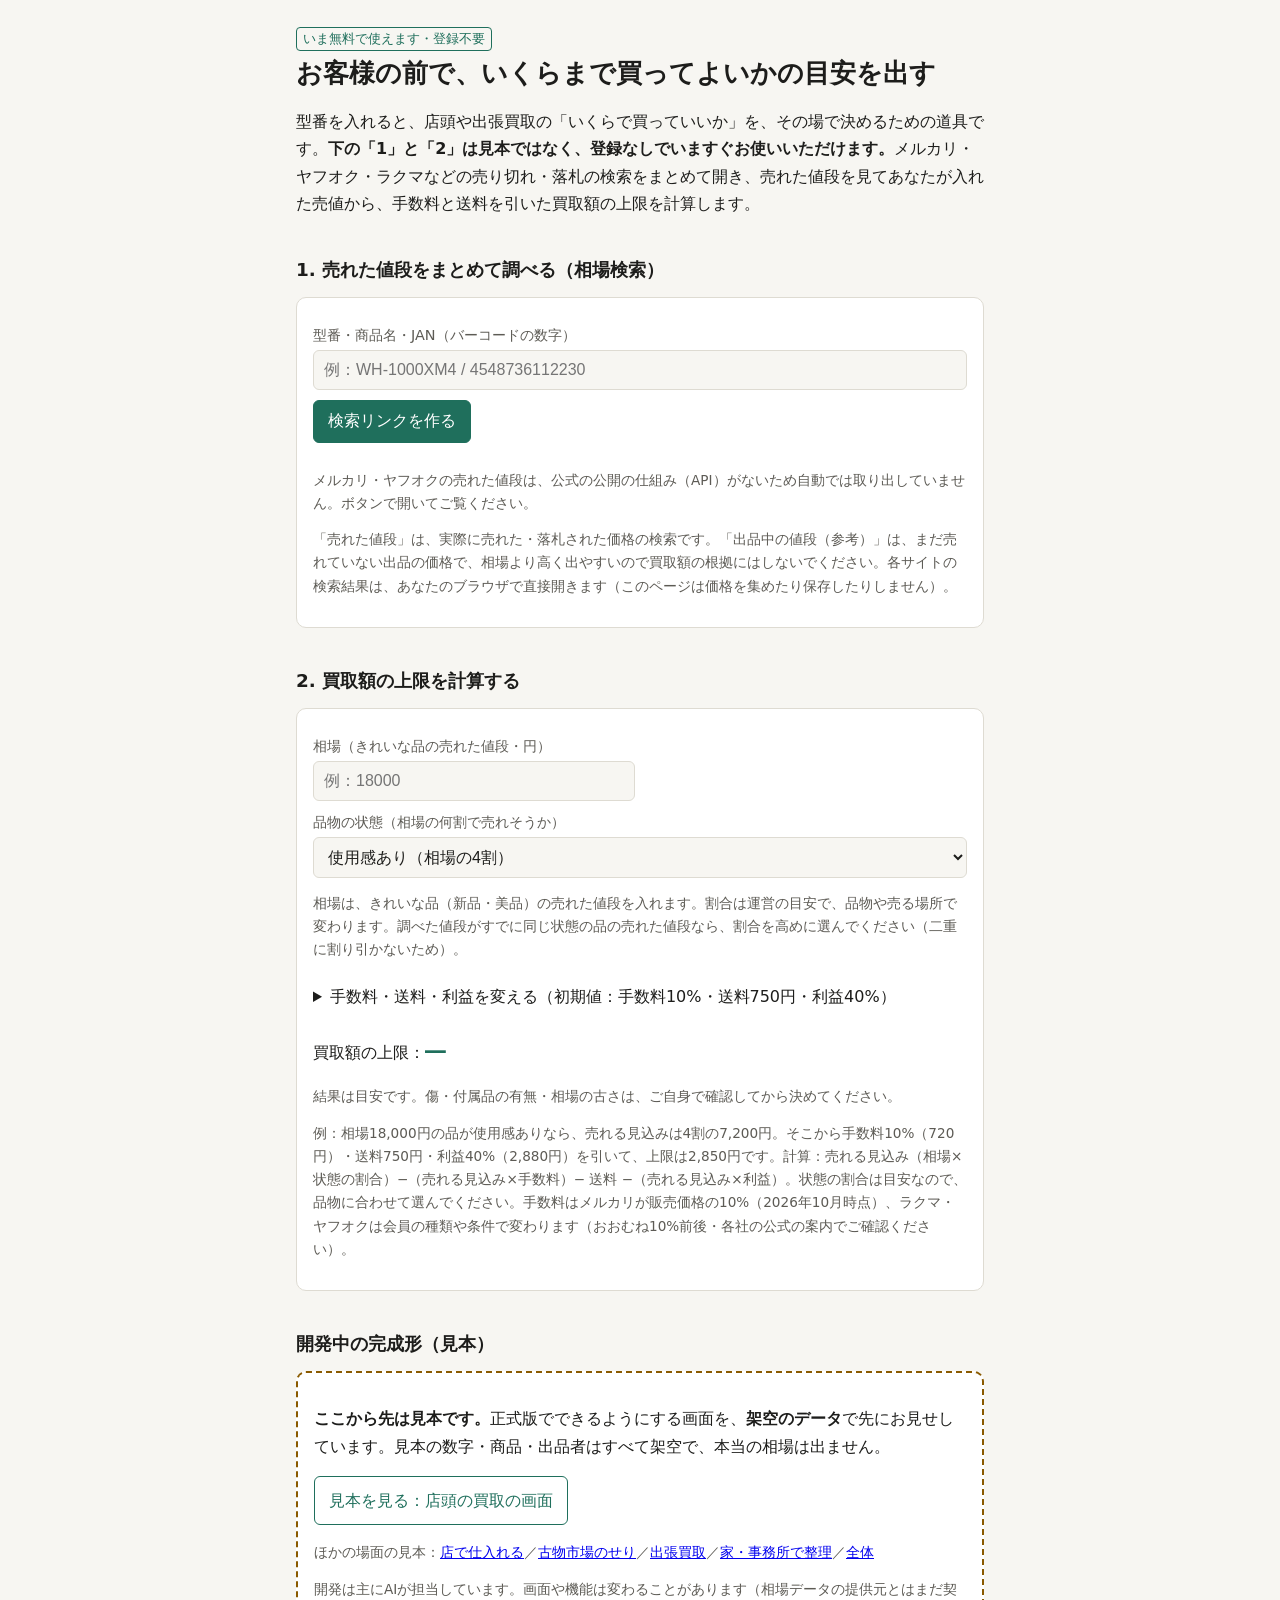
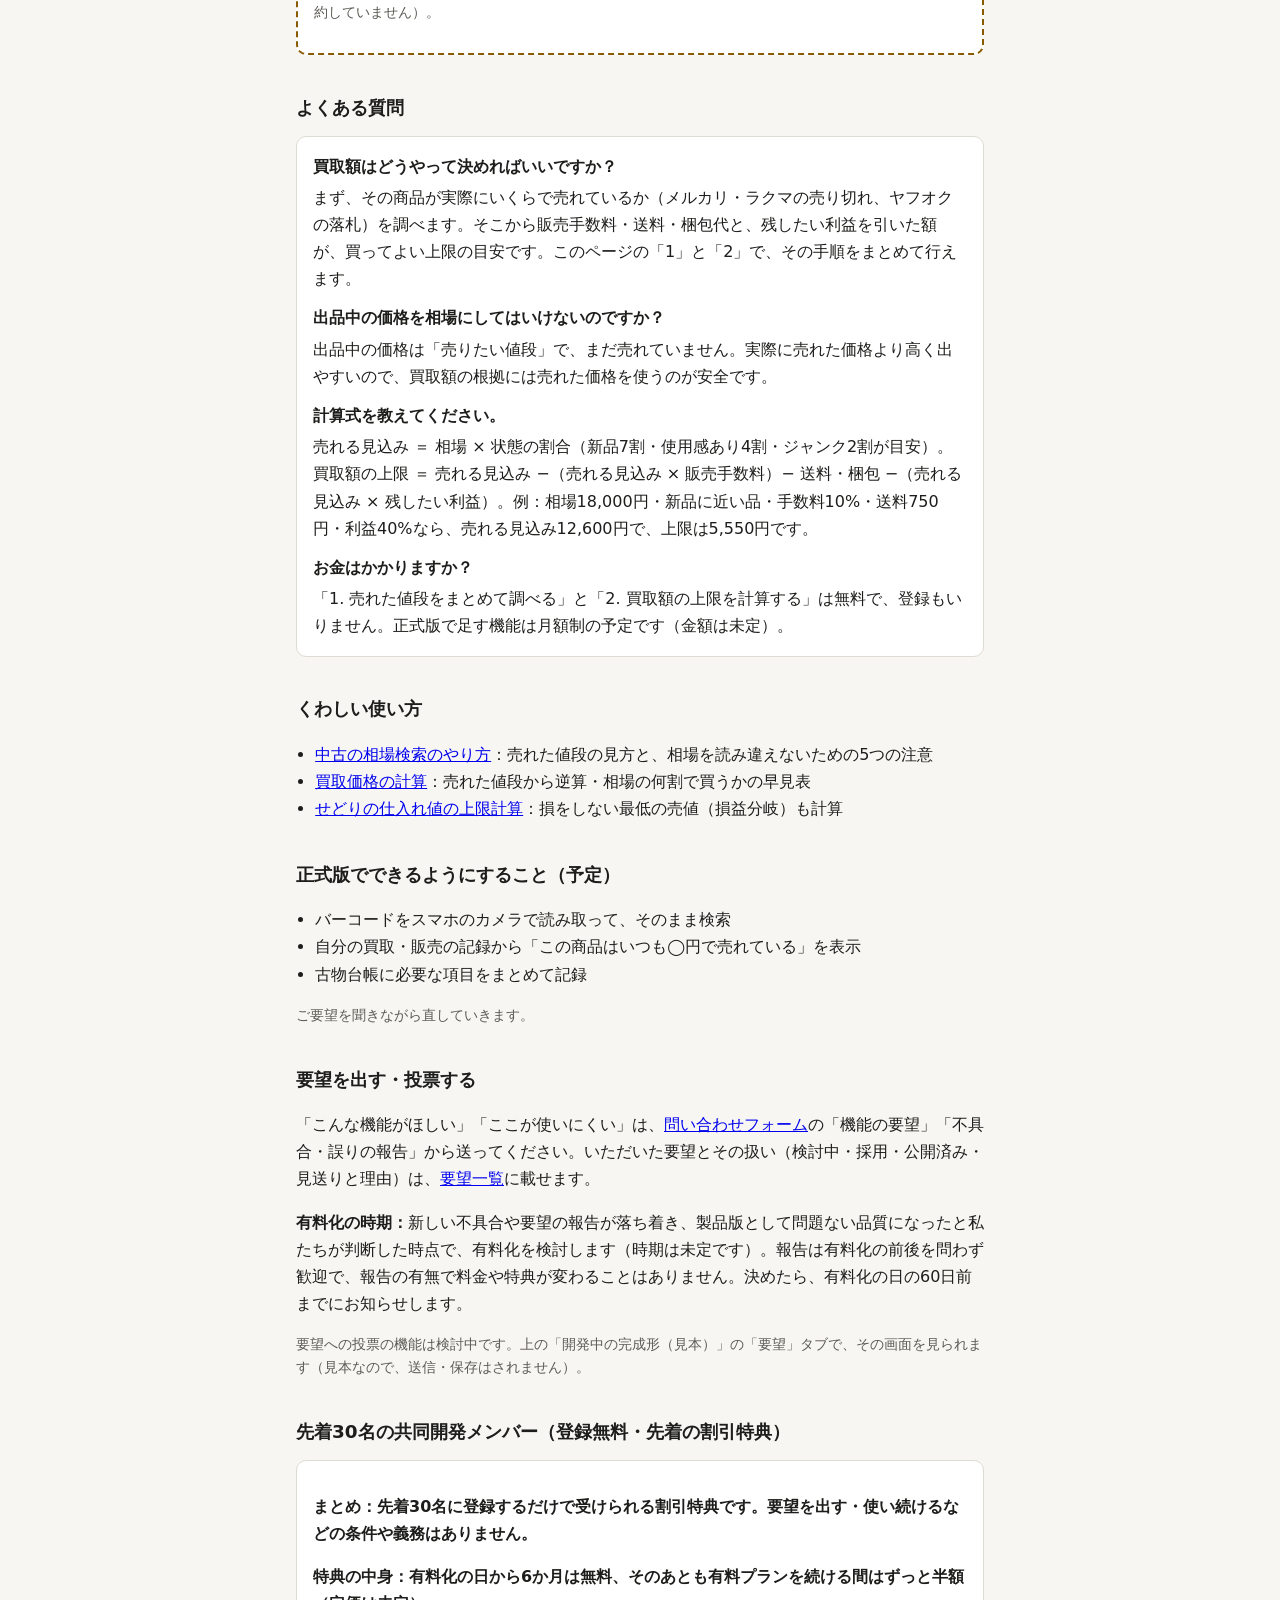
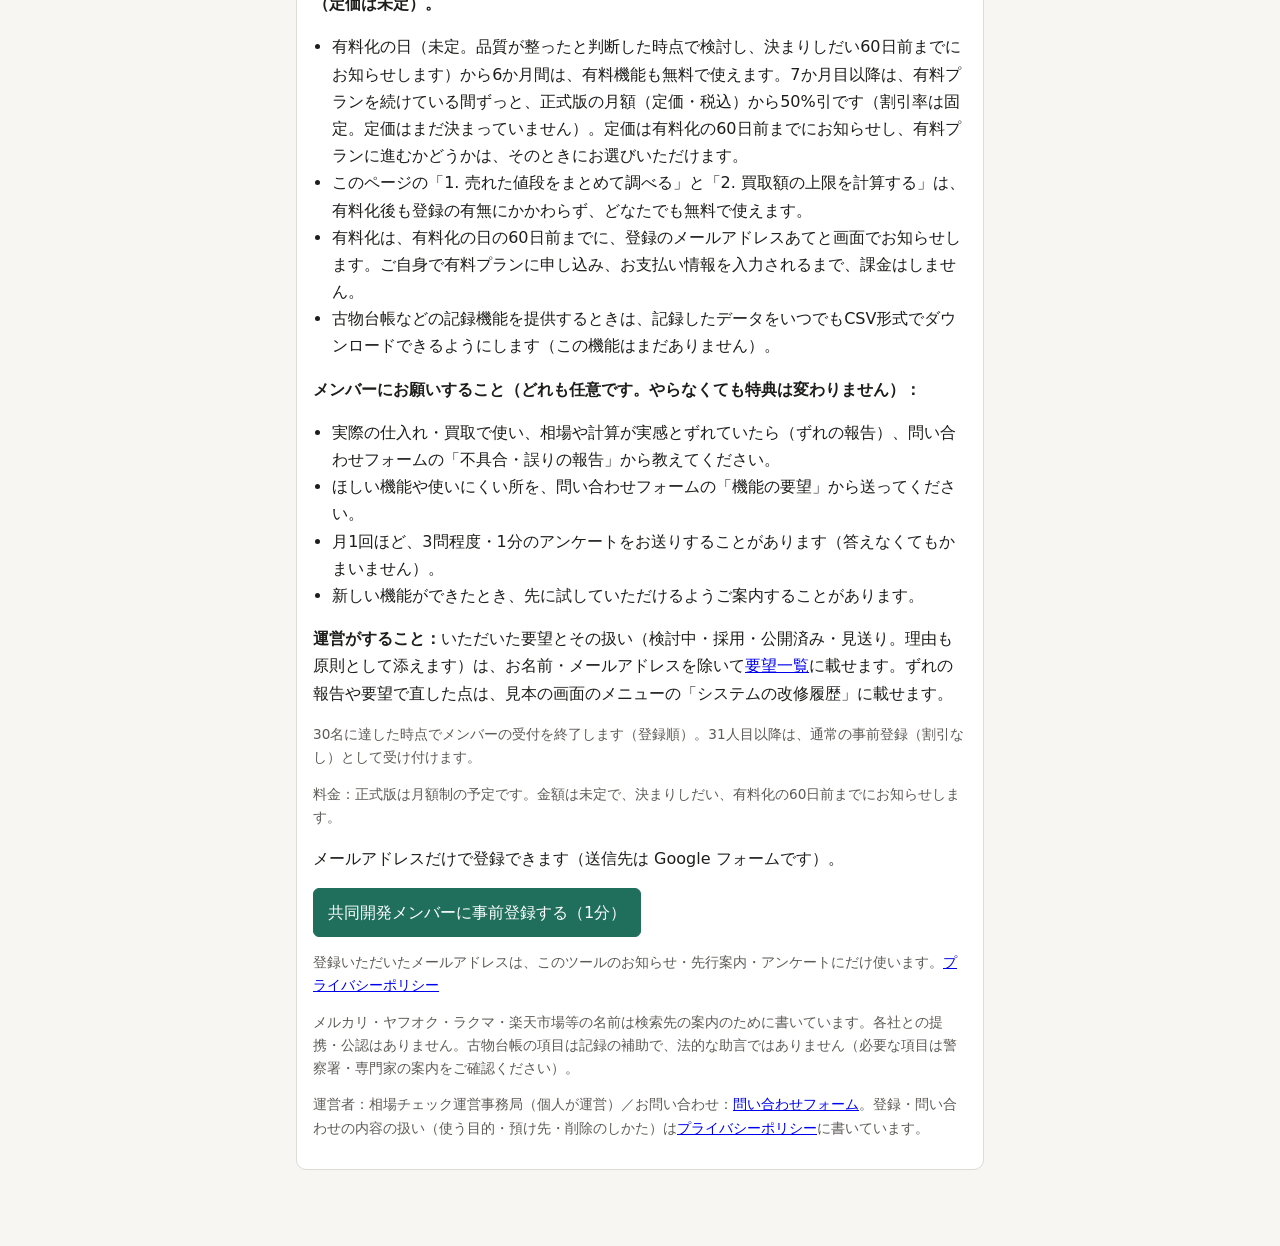
==== index.html @ 944eaf3d "相場検索の節・せりの上限・型番の調べ方・運営者の欄（11-02〜11-05）" ====
<!doctype html>
<html lang="ja">
<head>
<meta charset="utf-8">
<meta name="viewport" content="width=device-width, initial-scale=1">
<title>中古の相場検索と買取額の計算｜相場チェック（古物商・せどり向け・無料）</title>
<meta name="description" content="型番・商品名・JANを1回入れるだけで、メルカリ・ヤフオク・ラクマの売り切れ・落札価格の検索をまとめて開き、販売手数料と送料を引いた買取額の上限を計算します（価格データはこのページでは持たず、各サイトの検索を開きます）。検索と計算は無料・登録不要の、古物商・せどり向けの開発中ツール。正式版の追加機能は月額制の予定。">
<link rel="canonical" href="https://cocreturn.com/souba-check/">
<meta property="og:type" content="website">
<meta property="og:locale" content="ja_JP">
<meta property="og:site_name" content="相場チェック">
<meta property="og:title" content="売れた値段の検索と買取額の計算｜相場チェック">
<meta property="og:description" content="型番・商品名・JANを1回入れるだけで、メルカリ・ヤフオク・ラクマの売り切れ・落札価格の検索をまとめて開き、販売手数料と送料を引いた買取額の上限を計算します（価格データはこのページでは持たず、各サイトの検索を開きます）。検索と計算は無料・登録不要の、古物商・せどり向けの開発中ツール。正式版の追加機能は月額制の予定。">
<meta property="og:url" content="https://cocreturn.com/souba-check/">
<meta name="twitter:card" content="summary">
<style>
:root{--bg:#f7f6f2;--card:#fff;--ink:#1d1d1b;--sub:#5d5b55;--line:#dedbd2;--accent:#1f6f5c;--accent-ink:#fff;--warn:#8a5a00}
@media (prefers-color-scheme:dark){:root{--bg:#161614;--card:#1f1f1c;--ink:#ecebe6;--sub:#a9a69d;--line:#3a3934;--accent:#5cbfa3;--accent-ink:#0d1f1a;--warn:#e0b45c}}
*{box-sizing:border-box}
body{margin:0;background:var(--bg);color:var(--ink);font-family:system-ui,-apple-system,"Hiragino Sans","Yu Gothic UI",sans-serif;line-height:1.7}
main{max-width:720px;margin:0 auto;padding:24px 16px 64px}
h1{font-size:1.6rem;line-height:1.4;margin:.2em 0 .4em}
h2{font-size:1.15rem;margin:2em 0 .6em}
.badge{display:inline-block;font-size:.8rem;border:1px solid var(--warn);color:var(--warn);border-radius:4px;padding:0 6px}
.card{background:var(--card);border:1px solid var(--line);border-radius:10px;padding:16px;margin:12px 0}
label{display:block;font-size:.9rem;color:var(--sub);margin:.6em 0 .2em}
select,input{width:100%;font-size:1rem;padding:10px;border:1px solid var(--line);border-radius:6px;background:var(--bg);color:var(--ink)}
.row{display:grid;grid-template-columns:1fr 1fr;gap:10px}
button,.btn{display:inline-block;font-size:1rem;padding:10px 14px;border-radius:6px;border:1px solid var(--accent);background:var(--accent);color:var(--accent-ink);cursor:pointer;text-decoration:none}
.links{display:grid;grid-template-columns:repeat(auto-fill,minmax(150px,1fr));gap:8px;margin-top:12px}
.links a{display:block;text-align:center;padding:10px;border:1px solid var(--line);border-radius:6px;color:var(--ink);text-decoration:none;background:var(--bg)}
.links a:hover{border-color:var(--accent)}
.result{font-size:1.3rem;font-weight:700;color:var(--accent)}
.small{font-size:.85rem;color:var(--sub)}
.autoprice{margin-top:12px;border-top:1px solid var(--line);padding-top:8px}
.pstat{display:grid;grid-template-columns:repeat(3,1fr);gap:8px;margin:6px 0}.pstat div{background:var(--bg);border:1px solid var(--line);border-radius:6px;padding:6px 8px;text-align:center}.pstat b{display:block;font-size:1.15rem}
.plist{padding-left:1.1em;margin:4px 0}.plist li{margin:2px 0;word-break:break-all}
.badge.ok{border-color:var(--accent);color:var(--accent)}
.samplecard{border:2px dashed var(--warn)}
.btn.ghost{background:transparent;color:var(--accent)}
ul{padding-left:1.2em}
</style>
<script type="application/ld+json">{"@context": "https://schema.org", "@type": "WebApplication", "name": "相場チェック", "url": "https://cocreturn.com/souba-check/", "applicationCategory": "BusinessApplication", "operatingSystem": "Web", "inLanguage": "ja", "description": "型番・商品名・JANを1回入れるだけで、メルカリ・ヤフオク・ラクマの売り切れ・落札価格の検索をまとめて開き、販売手数料と送料を引いた買取額の上限を計算します（価格データはこのページでは持たず、各サイトの検索を開きます）。検索と計算は無料・登録不要の、古物商・せどり向けの開発中ツール。正式版の追加機能は月額制の予定。", "offers": {"@type": "Offer", "price": "0", "priceCurrency": "JPY"}, "publisher": {"@type": "Organization", "name": "相場チェック運営事務局"}}</script>
</head>
<body>
<main>
<span class="badge ok">いま無料で使えます・登録不要</span>
<h1>お客様の前で、いくらまで買ってよいかの目安を出す</h1>
<p>型番を入れると、店頭や出張買取の「いくらで買っていいか」を、その場で決めるための道具です。<b>下の「1」と「2」は見本ではなく、登録なしでいますぐお使いいただけます。</b>メルカリ・ヤフオク・ラクマなどの売り切れ・落札の検索をまとめて開き、売れた値段を見てあなたが入れた売値から、手数料と送料を引いた買取額の上限を計算します。</p>

<h2>1. 売れた値段をまとめて調べる（相場検索）</h2>
<div class="card">
  <label for="q">型番・商品名・JAN（バーコードの数字）</label>
  <input id="q" placeholder="例：WH-1000XM4 / 4548736112230">
  <div style="margin-top:10px"><button id="go" type="button">検索リンクを作る</button></div>
  <div class="links" id="links"></div>
  <div id="autoprice" class="autoprice" hidden aria-live="polite"></div>
  <p class="small">メルカリ・ヤフオクの売れた値段は、公式の公開の仕組み（API）がないため自動では取り出していません。ボタンで開いてご覧ください。</p>
  <p class="small">「売れた値段」は、実際に売れた・落札された価格の検索です。「出品中の値段（参考）」は、まだ売れていない出品の価格で、相場より高く出やすいので買取額の根拠にはしないでください。各サイトの検索結果は、あなたのブラウザで直接開きます（このページは価格を集めたり保存したりしません）。</p>
</div>

<h2>2. 買取額の上限を計算する</h2>
<div class="card">
  <div class="row">
    <div><label for="sell">相場（きれいな品の売れた値段・円）</label><input id="sell" type="text" inputmode="numeric" placeholder="例：18000"></div>
  </div>
  <label for="cond">品物の状態（相場の何割で売れそうか）</label>
  <select id="cond"><option value="70">新品・未使用に近い（相場の7割）</option><option value="40" selected>使用感あり（相場の4割）</option><option value="20">ジャンク・難あり（相場の2割）</option></select>
  <p class="small">相場は、きれいな品（新品・美品）の売れた値段を入れます。割合は運営の目安で、品物や売る場所で変わります。調べた値段がすでに同じ状態の品の売れた値段なら、割合を高めに選んでください（二重に割り引かないため）。</p>
  <details style="margin-top:10px"><summary style="cursor:pointer;padding:8px 0">手数料・送料・利益を変える（初期値：手数料10%・送料750円・利益40%）</summary>
  <div class="row">
    <div><label for="fee">販売手数料（%）</label><input id="fee" type="text" inputmode="decimal" value="10"></div>
    <div><label for="ship">送料・梱包（円）</label><input id="ship" type="text" inputmode="numeric" value="750"></div>
    <div><label for="margin">残したい利益（売値の何%か）</label><input id="margin" type="text" inputmode="decimal" value="40"></div>
  </div></details>
  <p>買取額の上限：<span class="result" id="out">―</span></p>
  <p class="small" id="msg" role="status"></p>
  <p class="small">結果は目安です。傷・付属品の有無・相場の古さは、ご自身で確認してから決めてください。</p>
  <p class="small">例：相場18,000円の品が使用感ありなら、売れる見込みは4割の7,200円。そこから手数料10%（720円）・送料750円・利益40%（2,880円）を引いて、上限は2,850円です。計算：売れる見込み（相場×状態の割合）−（売れる見込み×手数料）− 送料 −（売れる見込み×利益）。状態の割合は目安なので、品物に合わせて選んでください。手数料はメルカリが販売価格の10%（2026年10月時点）、ラクマ・ヤフオクは会員の種類や条件で変わります（おおむね10%前後・各社の公式の案内でご確認ください）。</p>
</div>

<h2>開発中の完成形（見本）</h2>
<div class="card samplecard">
  <p><b>ここから先は見本です。</b>正式版でできるようにする画面を、<b>架空のデータ</b>で先にお見せしています。見本の数字・商品・出品者はすべて架空で、本当の相場は出ません。</p>
  <p><a class="btn ghost" href="demo.html#scene=counter">見本を見る：店頭の買取の画面</a></p>
  <p class="small">ほかの場面の見本：<a href="demo.html#scene=store">店で仕入れる</a>／<a href="demo.html#scene=market">古物市場のせり</a>／<a href="demo.html#scene=visit">出張買取</a>／<a href="demo.html#scene=office">家・事務所で整理</a>／<a href="demo.html">全体</a></p>
  <p class="small">開発は主にAIが担当しています。画面や機能は変わることがあります（相場データの提供元とはまだ契約していません）。</p>
</div>

<h2>よくある質問</h2>
<div class="card">
  <h3 style="font-size:1rem;margin:0 0 4px">買取額はどうやって決めればいいですか？</h3>
  <p style="margin:0 0 12px">まず、その商品が実際にいくらで売れているか（メルカリ・ラクマの売り切れ、ヤフオクの落札）を調べます。そこから販売手数料・送料・梱包代と、残したい利益を引いた額が、買ってよい上限の目安です。このページの「1」と「2」で、その手順をまとめて行えます。</p>
  <h3 style="font-size:1rem;margin:0 0 4px">出品中の価格を相場にしてはいけないのですか？</h3>
  <p style="margin:0 0 12px">出品中の価格は「売りたい値段」で、まだ売れていません。実際に売れた価格より高く出やすいので、買取額の根拠には売れた価格を使うのが安全です。</p>
  <h3 style="font-size:1rem;margin:0 0 4px">計算式を教えてください。</h3>
  <p style="margin:0 0 12px">売れる見込み ＝ 相場 × 状態の割合（新品7割・使用感あり4割・ジャンク2割が目安）。買取額の上限 ＝ 売れる見込み −（売れる見込み × 販売手数料）− 送料・梱包 −（売れる見込み × 残したい利益）。例：相場18,000円・新品に近い品・手数料10%・送料750円・利益40%なら、売れる見込み12,600円で、上限は5,550円です。</p>
  <h3 style="font-size:1rem;margin:0 0 4px">お金はかかりますか？</h3>
  <p style="margin:0">「1. 売れた値段をまとめて調べる」と「2. 買取額の上限を計算する」は無料で、登録もいりません。正式版で足す機能は月額制の予定です（金額は未定）。</p>
</div>

<h2>くわしい使い方</h2>
<ul>
  <li><a href="souba-kensaku.html">中古の相場検索のやり方</a>：売れた値段の見方と、相場を読み違えないための5つの注意</li>
  <li><a href="kaitori-keisan.html">買取価格の計算</a>：売れた値段から逆算・相場の何割で買うかの早見表</li>
  <li><a href="shiire-jougen.html">せどりの仕入れ値の上限計算</a>：損をしない最低の売値（損益分岐）も計算</li>
</ul>

<h2>正式版でできるようにすること（予定）</h2>
<ul>
  <li>バーコードをスマホのカメラで読み取って、そのまま検索</li>
  <li>自分の買取・販売の記録から「この商品はいつも◯円で売れている」を表示</li>
  <li>古物台帳に必要な項目をまとめて記録</li>
</ul>
<p class="small">ご要望を聞きながら直していきます。</p>

<h2>要望を出す・投票する</h2>
<p>「こんな機能がほしい」「ここが使いにくい」は、<a href="https://docs.google.com/forms/d/e/1FAIpQLSfK_EgdrjXKSaXom9wMGItKNPF0rSKMBELKG2rRaCUbPbLYGQ/viewform" target="_blank" rel="noopener">問い合わせフォーム</a>の「機能の要望」「不具合・誤りの報告」から送ってください。いただいた要望とその扱い（検討中・採用・公開済み・見送りと理由）は、<a href="requests.html">要望一覧</a>に載せます。</p>
<p><b>有料化の時期：</b>新しい不具合や要望の報告が落ち着き、製品版として問題ない品質になったと私たちが判断した時点で、有料化を検討します（時期は未定です）。報告は有料化の前後を問わず歓迎で、報告の有無で料金や特典が変わることはありません。決めたら、有料化の日の60日前までにお知らせします。</p>
<p class="small">要望への投票の機能は検討中です。上の「開発中の完成形（見本）」の「要望」タブで、その画面を見られます（見本なので、送信・保存はされません）。</p>

<h2>先着30名の共同開発メンバー（登録無料・先着の割引特典）</h2>
<div class="card">
  <p><b>まとめ：先着30名に登録するだけで受けられる割引特典です。要望を出す・使い続けるなどの条件や義務はありません。</b></p>
  <p><b>特典の中身：有料化の日から6か月は無料、そのあとも有料プランを続ける間はずっと半額（定価は未定）。</b></p>
  <ul>
    <li>有料化の日（未定。品質が整ったと判断した時点で検討し、決まりしだい60日前までにお知らせします）から6か月間は、有料機能も無料で使えます。7か月目以降は、有料プランを続けている間ずっと、正式版の月額（定価・税込）から50%引です（割引率は固定。定価はまだ決まっていません）。定価は有料化の60日前までにお知らせし、有料プランに進むかどうかは、そのときにお選びいただけます。</li>
    <li>このページの「1. 売れた値段をまとめて調べる」と「2. 買取額の上限を計算する」は、有料化後も登録の有無にかかわらず、どなたでも無料で使えます。</li>
    <li>有料化は、有料化の日の60日前までに、登録のメールアドレスあてと画面でお知らせします。ご自身で有料プランに申し込み、お支払い情報を入力されるまで、課金はしません。</li>
    <li>古物台帳などの記録機能を提供するときは、記録したデータをいつでもCSV形式でダウンロードできるようにします（この機能はまだありません）。</li>
  </ul>
  <p><b>メンバーにお願いすること（どれも任意です。やらなくても特典は変わりません）：</b></p>
<ul><li>実際の仕入れ・買取で使い、相場や計算が実感とずれていたら（ずれの報告）、問い合わせフォームの「不具合・誤りの報告」から教えてください。</li><li>ほしい機能や使いにくい所を、問い合わせフォームの「機能の要望」から送ってください。</li><li>月1回ほど、3問程度・1分のアンケートをお送りすることがあります（答えなくてもかまいません）。</li><li>新しい機能ができたとき、先に試していただけるようご案内することがあります。</li></ul>
<p><b>運営がすること：</b>いただいた要望とその扱い（検討中・採用・公開済み・見送り。理由も原則として添えます）は、お名前・メールアドレスを除いて<a href="requests.html">要望一覧</a>に載せます。ずれの報告や要望で直した点は、見本の画面のメニューの「システムの改修履歴」に載せます。</p>
  <p class="small">30名に達した時点でメンバーの受付を終了します（登録順）。31人目以降は、通常の事前登録（割引なし）として受け付けます。</p>
  <p class="small">料金：正式版は月額制の予定です。金額は未定で、決まりしだい、有料化の60日前までにお知らせします。</p>
  <p>メールアドレスだけで登録できます（送信先は Google フォームです）。</p>
  <a class="btn" id="signup" href="#" rel="noopener">共同開発メンバーに事前登録する（1分）</a>
  <p class="small">登録いただいたメールアドレスは、このツールのお知らせ・先行案内・アンケートにだけ使います。<a href="privacy.html">プライバシーポリシー</a></p>
  <p class="small">メルカリ・ヤフオク・ラクマ・楽天市場等の名前は検索先の案内のために書いています。各社との提携・公認はありません。古物台帳の項目は記録の補助で、法的な助言ではありません（必要な項目は警察署・専門家の案内をご確認ください）。</p>
  <p class="small" id="operator">運営者：相場チェック運営事務局（個人が運営）／お問い合わせ：<a href="https://docs.google.com/forms/d/e/1FAIpQLSfK_EgdrjXKSaXom9wMGItKNPF0rSKMBELKG2rRaCUbPbLYGQ/viewform" target="_blank" rel="noopener">問い合わせフォーム</a>。登録・問い合わせの内容の扱い（使う目的・預け先・削除のしかた）は<a href="privacy.html">プライバシーポリシー</a>に書いています。</p>
</div>
</main>
<script src="config.js?v=6.3"></script>
<script src="prices.js?v=6.3"></script>
<script>
// 事前登録フォーム（Google フォーム・2026-10-18 公開）
var SIGNUP_URL = "https://docs.google.com/forms/d/e/1FAIpQLSdkFdGsd_A0wdew6VAlqMexyC9GHXl2XsjuUPhIiahRhTiR4Q/viewform";
// 登録フォームの「どこで知りましたか」欄の番号（例 "entry.123456"）。流入元を自動で入れるのに使う
var SIGNUP_FROM_ENTRY = "entry.197161335";
var SITES = [
  // [表示名, URL, 種類] 種類 sold＝売れた値段 / list＝出品中の値段（参考）
  ["メルカリ（売り切れ）", function(q){return "https://jp.mercari.com/search?keyword="+q+"&status=sold_out"}, "sold"],
  ["ヤフオク（落札相場）", function(q){return "https://auctions.yahoo.co.jp/closedsearch/closedsearch?p="+q}, "sold"],
  ["ラクマ（売り切れ）", function(q){return "https://fril.jp/s?query="+q+"&transaction=soldout"}, "sold"],
  ["Yahoo!ショッピング（中古）", function(q){return "https://shopping.yahoo.co.jp/search?p="+q+"&used=1"}, "list"],
  ["楽天市場", function(q){return "https://search.rakuten.co.jp/search/mall/"+q+"/"}, "list"],
  ["セカンドストリート", function(q){return "https://www.2ndstreet.jp/search?keyword="+q}, "list"],
  ["Amazon", function(q){return "https://www.amazon.co.jp/s?k="+q}, "list"]
];
function makeLinks(){
  var raw = document.getElementById("q").value.trim();
  if(window.soubaAutoPrice) window.soubaAutoPrice(raw);
  var box = document.getElementById("links");
  box.innerHTML = "";
  if(!raw) return;
  var q = encodeURIComponent(raw);
  [["sold","売れた値段"],["list","出品中の値段（参考）"]].forEach(function(g){
    var h = document.createElement("p");
    h.className = "small"; h.style.gridColumn = "1 / -1"; h.style.margin = "8px 0 0"; h.textContent = g[1];
    box.appendChild(h);
    SITES.forEach(function(s){
      if(s[2] !== g[0]) return;
      var a = document.createElement("a");
      a.href = s[1](q); a.target = "_blank"; a.rel = "noopener noreferrer"; a.textContent = s[0];
      box.appendChild(a);
    });
  });
}
// 全角数字・カンマも受け付ける。空欄や数字でないときは NaN
function num(id){
  var v = document.getElementById(id).value.normalize("NFKC").replace(/[,，\s円%]/g, "");
  return v === "" || isNaN(Number(v)) ? NaN : Number(v);
}
function calc(){
  var sell = num("sell"), fee = num("fee"), ship = num("ship"), margin = num("margin"), cond = Number(document.getElementById("cond").value);
  var out = document.getElementById("out"), msg = document.getElementById("msg");
  out.textContent = "―"; msg.textContent = "";
  if(document.getElementById("sell").value.trim() === "") return;
  if([sell, fee, ship, margin].some(isNaN)){ msg.textContent = "4つの欄すべてに数字を入れてください（手数料・送料がなければ 0）。"; return; }
  if(sell <= 0){ msg.textContent = "売れそうな価格は 1円以上で入れてください。"; return; }
  if(fee < 0 || fee >= 100 || margin < 0 || margin >= 100){ msg.textContent = "手数料と利益は 0〜99% で入れてください。"; return; }
  if(ship < 0){ msg.textContent = "送料は 0円以上で入れてください。"; return; }
  var exp = sell*cond/100, max = exp - exp*fee/100 - ship - exp*margin/100;
  out.textContent = max > 0 ? Math.floor(max).toLocaleString("ja-JP")+" 円まで" : "利益が出ません";
  msg.textContent = "売れる見込み " + Math.floor(exp).toLocaleString("ja-JP") + "円（相場の" + cond/10 + "割）から、手数料・送料・利益を引いた額" + (max > 0 ? "で、相場の約" + Math.floor(max/sell*100) + "%です。" : "です。");
}
document.getElementById("go").addEventListener("click", makeLinks);
document.getElementById("q").addEventListener("keydown", function(e){ if(e.key === "Enter") makeLinks(); });
["sell","fee","ship","margin"].forEach(function(id){ document.getElementById(id).addEventListener("input", calc); });
document.getElementById("cond").addEventListener("change", calc);
var su = document.getElementById("signup");
// URLの ?from= の値（流入元）を事前登録のリンクに引き継ぐ
var FROM = "";
try{ FROM = (new URLSearchParams(location.search).get("from") || "").slice(0,40).replace(/[^A-Za-z0-9_\-]/g, ""); }catch(e){}
if(SIGNUP_URL){
  var href = SIGNUP_URL;
  if(FROM && SIGNUP_FROM_ENTRY){ href += (href.indexOf("?") < 0 ? "?" : "&") + "usp=pp_url&" + SIGNUP_FROM_ENTRY + "=" + encodeURIComponent(FROM); }
  su.href = href; su.target = "_blank";
}
else { su.addEventListener("click", function(e){ e.preventDefault(); alert("準備中です（公開前のお試し）"); }); }
</script>
<script>if(location.hash==='#toggle-goatcounter'){try{if(localStorage.getItem('skipgc')==='t'){localStorage.removeItem('skipgc');alert('この端末の訪問を、また数えるようにしました')}else{localStorage.setItem('skipgc','t');alert('この端末の訪問は、今後数えません')}}catch(e){alert('この端末では設定できませんでした')}}</script>
<script data-goatcounter="https://souba-check.goatcounter.com/count" async src="//gc.zgo.at/count.js"></script>
</body>
</html>
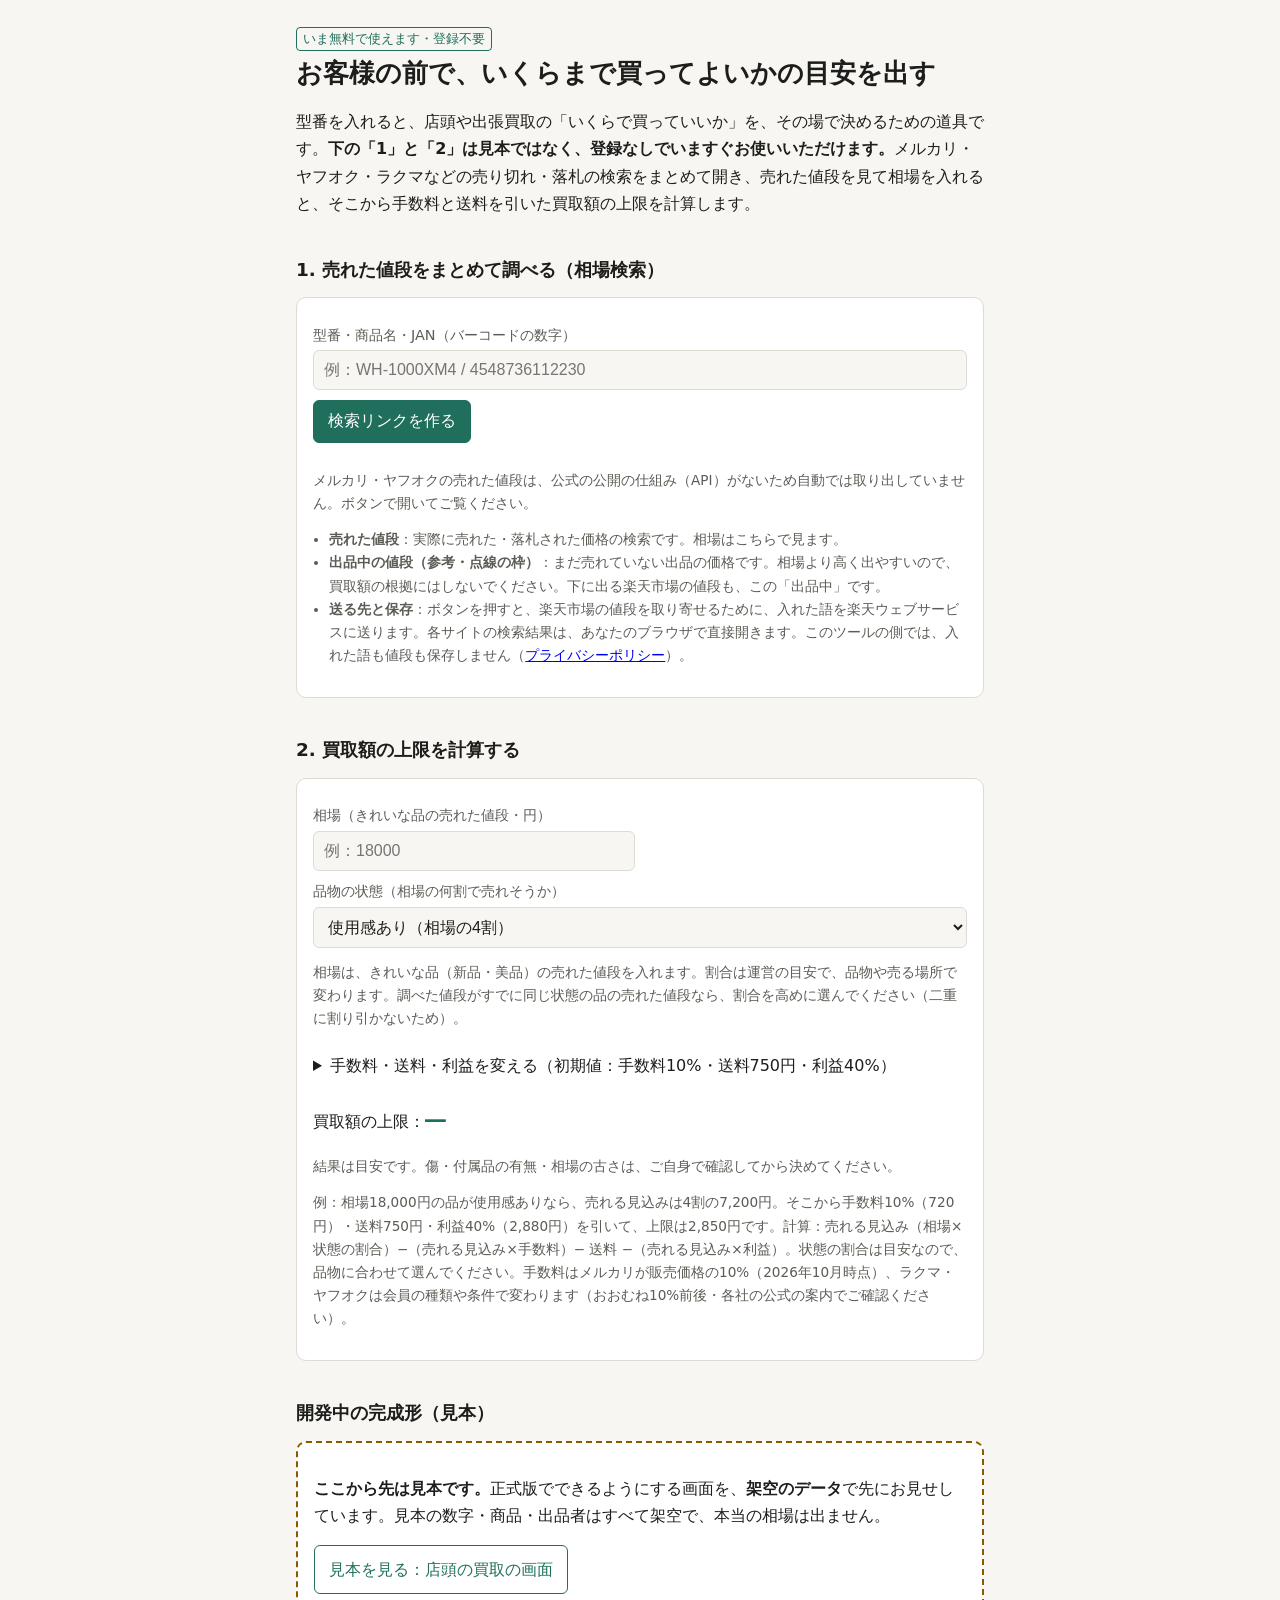
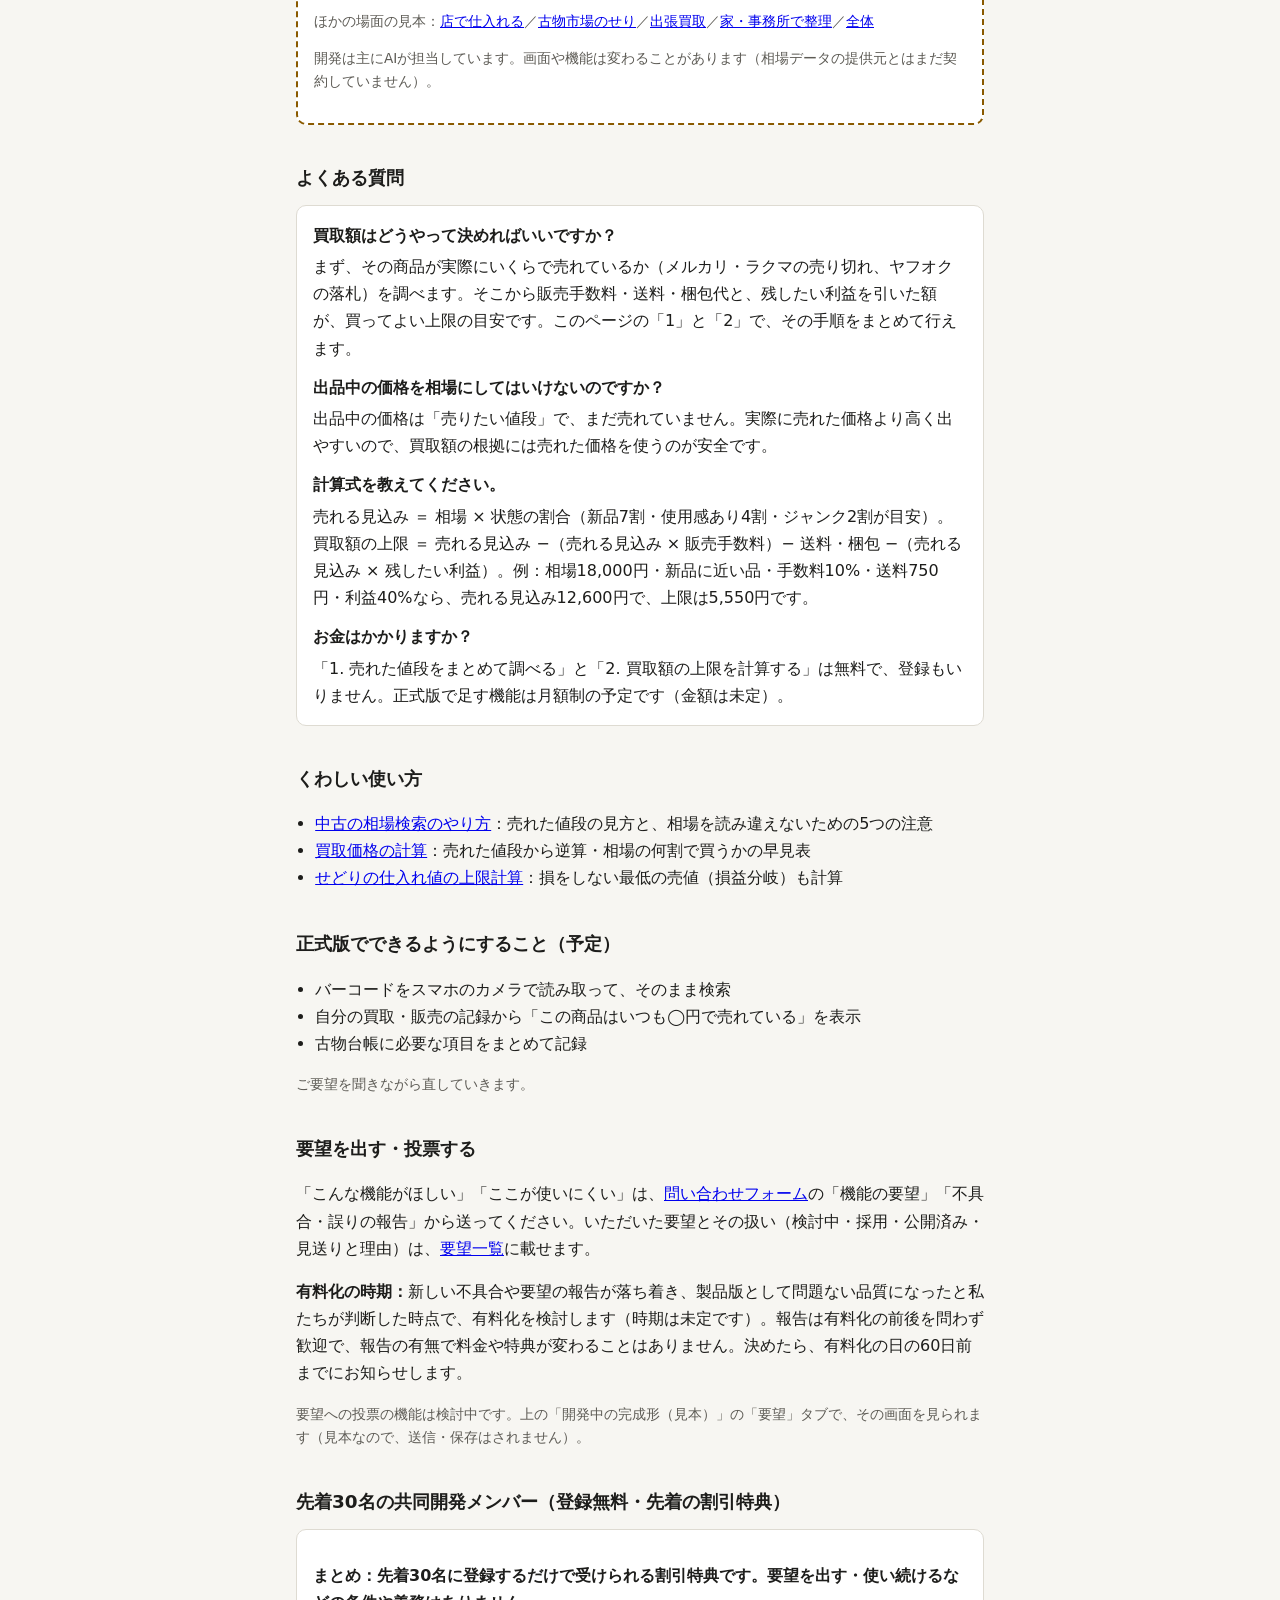
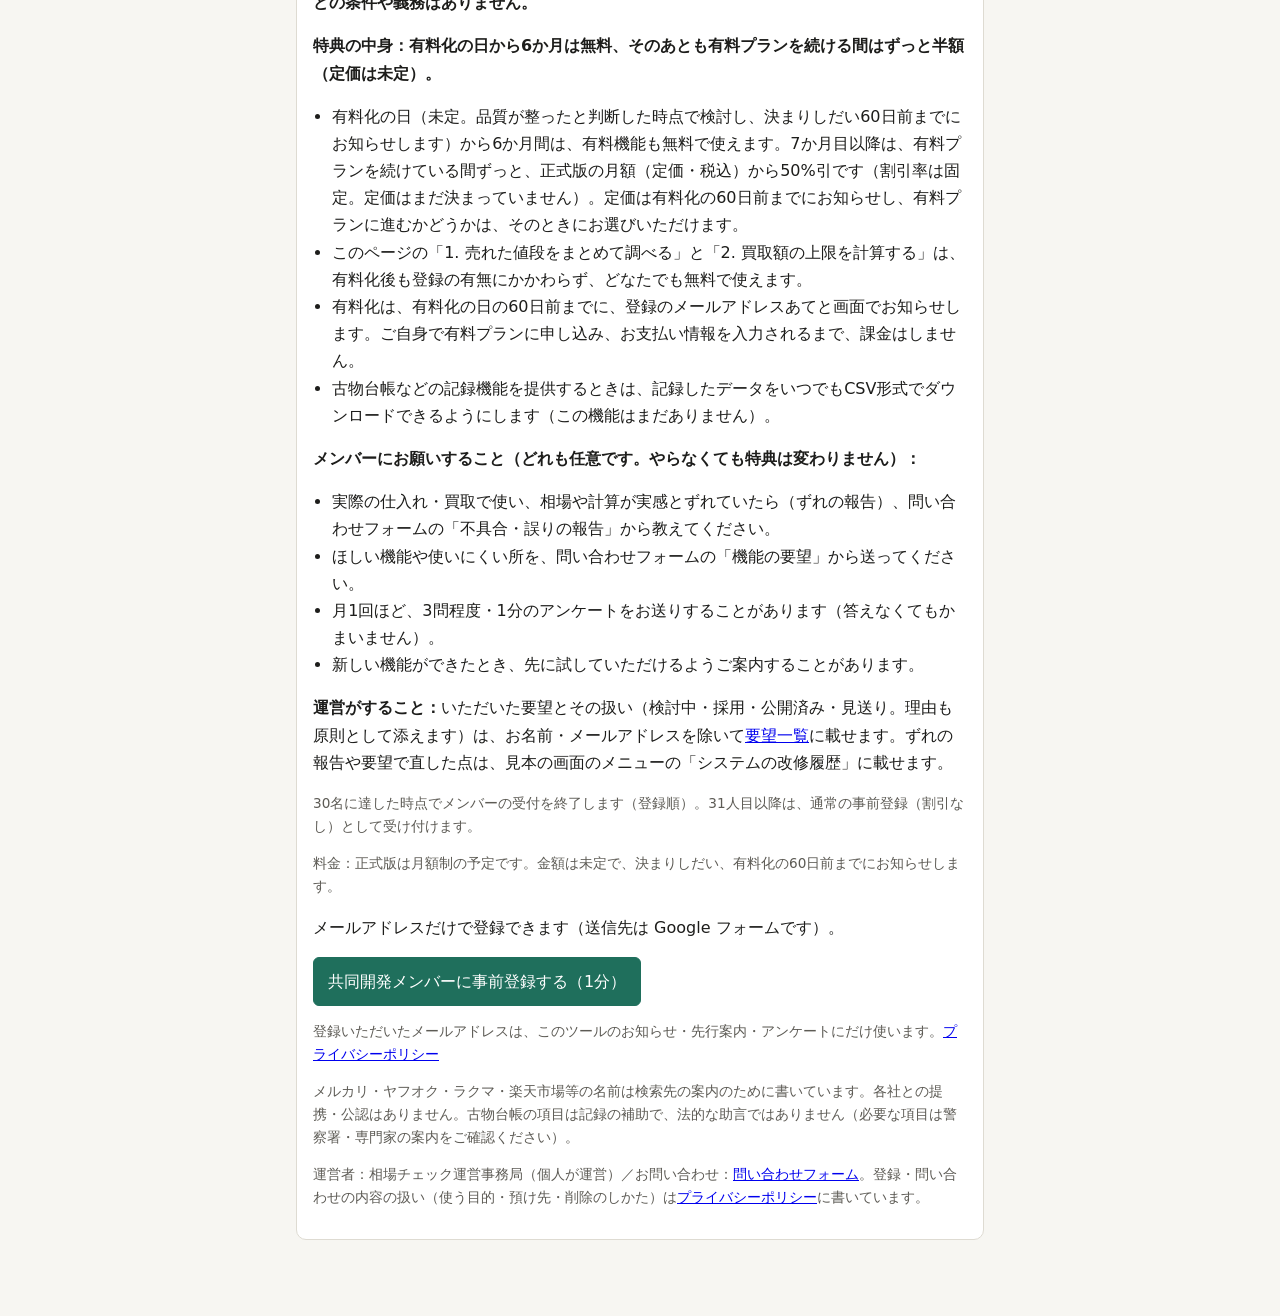
==== commit aa79eda3: "楽天へ送る語の記載・privacy 改定・せりの手数料の目安・言い回しの直し（11-06） Co-Authored-By: Claude Opus 5.5 <noreply@anthropic.com" ====
--- a/index.html
+++ b/index.html
@@ -4,13 +4,13 @@
 <meta charset="utf-8">
 <meta name="viewport" content="width=device-width, initial-scale=1">
 <title>中古の相場検索と買取額の計算｜相場チェック（古物商・せどり向け・無料）</title>
-<meta name="description" content="型番・商品名・JANを1回入れるだけで、メルカリ・ヤフオク・ラクマの売り切れ・落札価格の検索をまとめて開き、販売手数料と送料を引いた買取額の上限を計算します（価格データはこのページでは持たず、各サイトの検索を開きます）。検索と計算は無料・登録不要の、古物商・せどり向けの開発中ツール。正式版の追加機能は月額制の予定。">
+<meta name="description" content="型番・商品名・JANを1回入れるだけで、メルカリ・ヤフオク・ラクマの売り切れ・落札価格の検索をまとめて開き、販売手数料と送料を引いた買取額の上限を計算します（売れた値段は各サイトの検索を開いて見ます。楽天市場の販売中の値段は参考として表示し、価格は保存しません）。検索と計算は無料・登録不要の、古物商・せどり向けの開発中ツール。正式版の追加機能は月額制の予定。">
 <link rel="canonical" href="https://cocreturn.com/souba-check/">
 <meta property="og:type" content="website">
 <meta property="og:locale" content="ja_JP">
 <meta property="og:site_name" content="相場チェック">
 <meta property="og:title" content="売れた値段の検索と買取額の計算｜相場チェック">
-<meta property="og:description" content="型番・商品名・JANを1回入れるだけで、メルカリ・ヤフオク・ラクマの売り切れ・落札価格の検索をまとめて開き、販売手数料と送料を引いた買取額の上限を計算します（価格データはこのページでは持たず、各サイトの検索を開きます）。検索と計算は無料・登録不要の、古物商・せどり向けの開発中ツール。正式版の追加機能は月額制の予定。">
+<meta property="og:description" content="型番・商品名・JANを1回入れるだけで、メルカリ・ヤフオク・ラクマの売り切れ・落札価格の検索をまとめて開き、販売手数料と送料を引いた買取額の上限を計算します（売れた値段は各サイトの検索を開いて見ます。楽天市場の販売中の値段は参考として表示し、価格は保存しません）。検索と計算は無料・登録不要の、古物商・せどり向けの開発中ツール。正式版の追加機能は月額制の予定。">
 <meta property="og:url" content="https://cocreturn.com/souba-check/">
 <meta name="twitter:card" content="summary">
 <style>
@@ -30,6 +30,7 @@
 .links{display:grid;grid-template-columns:repeat(auto-fill,minmax(150px,1fr));gap:8px;margin-top:12px}
 .links a{display:block;text-align:center;padding:10px;border:1px solid var(--line);border-radius:6px;color:var(--ink);text-decoration:none;background:var(--bg)}
 .links a:hover{border-color:var(--accent)}
+.links a.list{border:1px dashed var(--sub);background:transparent}
 .result{font-size:1.3rem;font-weight:700;color:var(--accent)}
 .small{font-size:.85rem;color:var(--sub)}
 .autoprice{margin-top:12px;border-top:1px solid var(--line);padding-top:8px}
@@ -40,13 +41,13 @@
 .btn.ghost{background:transparent;color:var(--accent)}
 ul{padding-left:1.2em}
 </style>
-<script type="application/ld+json">{"@context": "https://schema.org", "@type": "WebApplication", "name": "相場チェック", "url": "https://cocreturn.com/souba-check/", "applicationCategory": "BusinessApplication", "operatingSystem": "Web", "inLanguage": "ja", "description": "型番・商品名・JANを1回入れるだけで、メルカリ・ヤフオク・ラクマの売り切れ・落札価格の検索をまとめて開き、販売手数料と送料を引いた買取額の上限を計算します（価格データはこのページでは持たず、各サイトの検索を開きます）。検索と計算は無料・登録不要の、古物商・せどり向けの開発中ツール。正式版の追加機能は月額制の予定。", "offers": {"@type": "Offer", "price": "0", "priceCurrency": "JPY"}, "publisher": {"@type": "Organization", "name": "相場チェック運営事務局"}}</script>
+<script type="application/ld+json">{"@context": "https://schema.org", "@type": "WebApplication", "name": "相場チェック", "url": "https://cocreturn.com/souba-check/", "applicationCategory": "BusinessApplication", "operatingSystem": "Web", "inLanguage": "ja", "description": "型番・商品名・JANを1回入れるだけで、メルカリ・ヤフオク・ラクマの売り切れ・落札価格の検索をまとめて開き、販売手数料と送料を引いた買取額の上限を計算します（売れた値段は各サイトの検索を開いて見ます。楽天市場の販売中の値段は参考として表示し、価格は保存しません）。検索と計算は無料・登録不要の、古物商・せどり向けの開発中ツール。正式版の追加機能は月額制の予定。", "offers": {"@type": "Offer", "price": "0", "priceCurrency": "JPY"}, "publisher": {"@type": "Organization", "name": "相場チェック運営事務局"}}</script>
 </head>
 <body>
 <main>
 <span class="badge ok">いま無料で使えます・登録不要</span>
 <h1>お客様の前で、いくらまで買ってよいかの目安を出す</h1>
-<p>型番を入れると、店頭や出張買取の「いくらで買っていいか」を、その場で決めるための道具です。<b>下の「1」と「2」は見本ではなく、登録なしでいますぐお使いいただけます。</b>メルカリ・ヤフオク・ラクマなどの売り切れ・落札の検索をまとめて開き、売れた値段を見てあなたが入れた売値から、手数料と送料を引いた買取額の上限を計算します。</p>
+<p>型番を入れると、店頭や出張買取の「いくらで買っていいか」を、その場で決めるための道具です。<b>下の「1」と「2」は見本ではなく、登録なしでいますぐお使いいただけます。</b>メルカリ・ヤフオク・ラクマなどの売り切れ・落札の検索をまとめて開き、売れた値段を見て相場を入れると、そこから手数料と送料を引いた買取額の上限を計算します。</p>
 
 <h2>1. 売れた値段をまとめて調べる（相場検索）</h2>
 <div class="card">
@@ -56,7 +57,11 @@
   <div class="links" id="links"></div>
   <div id="autoprice" class="autoprice" hidden aria-live="polite"></div>
   <p class="small">メルカリ・ヤフオクの売れた値段は、公式の公開の仕組み（API）がないため自動では取り出していません。ボタンで開いてご覧ください。</p>
-  <p class="small">「売れた値段」は、実際に売れた・落札された価格の検索です。「出品中の値段（参考）」は、まだ売れていない出品の価格で、相場より高く出やすいので買取額の根拠にはしないでください。各サイトの検索結果は、あなたのブラウザで直接開きます（このページは価格を集めたり保存したりしません）。</p>
+  <ul class="small">
+    <li><b>売れた値段</b>：実際に売れた・落札された価格の検索です。相場はこちらで見ます。</li>
+    <li><b>出品中の値段（参考・点線の枠）</b>：まだ売れていない出品の価格です。相場より高く出やすいので、買取額の根拠にはしないでください。下に出る楽天市場の値段も、この「出品中」です。</li>
+    <li><b>送る先と保存</b>：ボタンを押すと、楽天市場の値段を取り寄せるために、入れた語を楽天ウェブサービスに送ります。各サイトの検索結果は、あなたのブラウザで直接開きます。このツールの側では、入れた語も値段も保存しません（<a href="privacy.html">プライバシーポリシー</a>）。</li>
+  </ul>
 </div>
 
 <h2>2. 買取額の上限を計算する</h2>
@@ -159,20 +164,21 @@
   ["Amazon", function(q){return "https://www.amazon.co.jp/s?k="+q}, "list"]
 ];
 function makeLinks(){
-  var raw = document.getElementById("q").value.trim();
+  var raw = document.getElementById("q").value.normalize("NFKC").trim();
   if(window.soubaAutoPrice) window.soubaAutoPrice(raw);
   var box = document.getElementById("links");
   box.innerHTML = "";
-  if(!raw) return;
+  if(!raw){ box.innerHTML = "<p class=\"small\" style=\"grid-column:1 / -1\">型番・商品名・JAN を入れてから押してください。</p>"; return; }
   var q = encodeURIComponent(raw);
   [["sold","売れた値段"],["list","出品中の値段（参考）"]].forEach(function(g){
     var h = document.createElement("p");
-    h.className = "small"; h.style.gridColumn = "1 / -1"; h.style.margin = "8px 0 0"; h.textContent = g[1];
+    h.className = "small"; h.style.fontWeight = "700"; h.style.gridColumn = "1 / -1"; h.style.margin = "8px 0 0"; h.textContent = g[1];
     box.appendChild(h);
     SITES.forEach(function(s){
       if(s[2] !== g[0]) return;
       var a = document.createElement("a");
       a.href = s[1](q); a.target = "_blank"; a.rel = "noopener noreferrer"; a.textContent = s[0];
+      if(g[0] === "list") a.className = "list";
       box.appendChild(a);
     });
   });
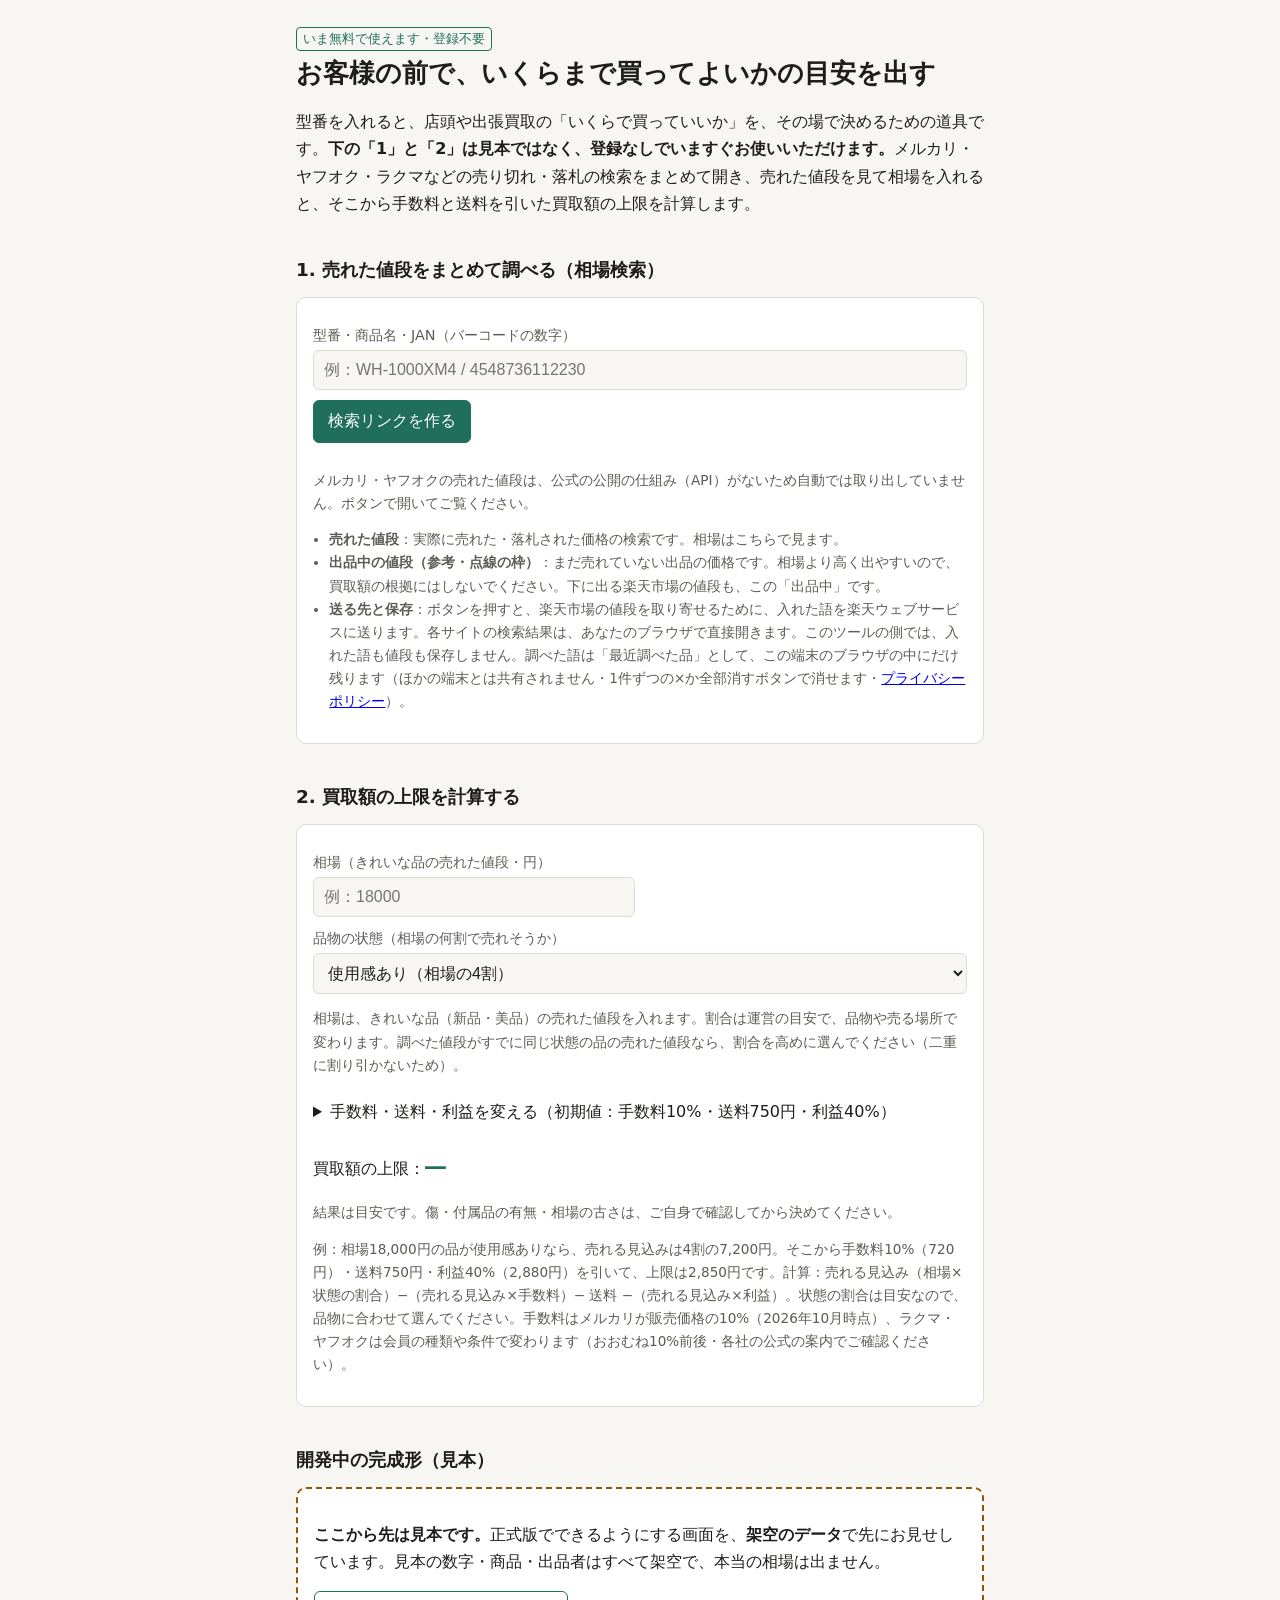
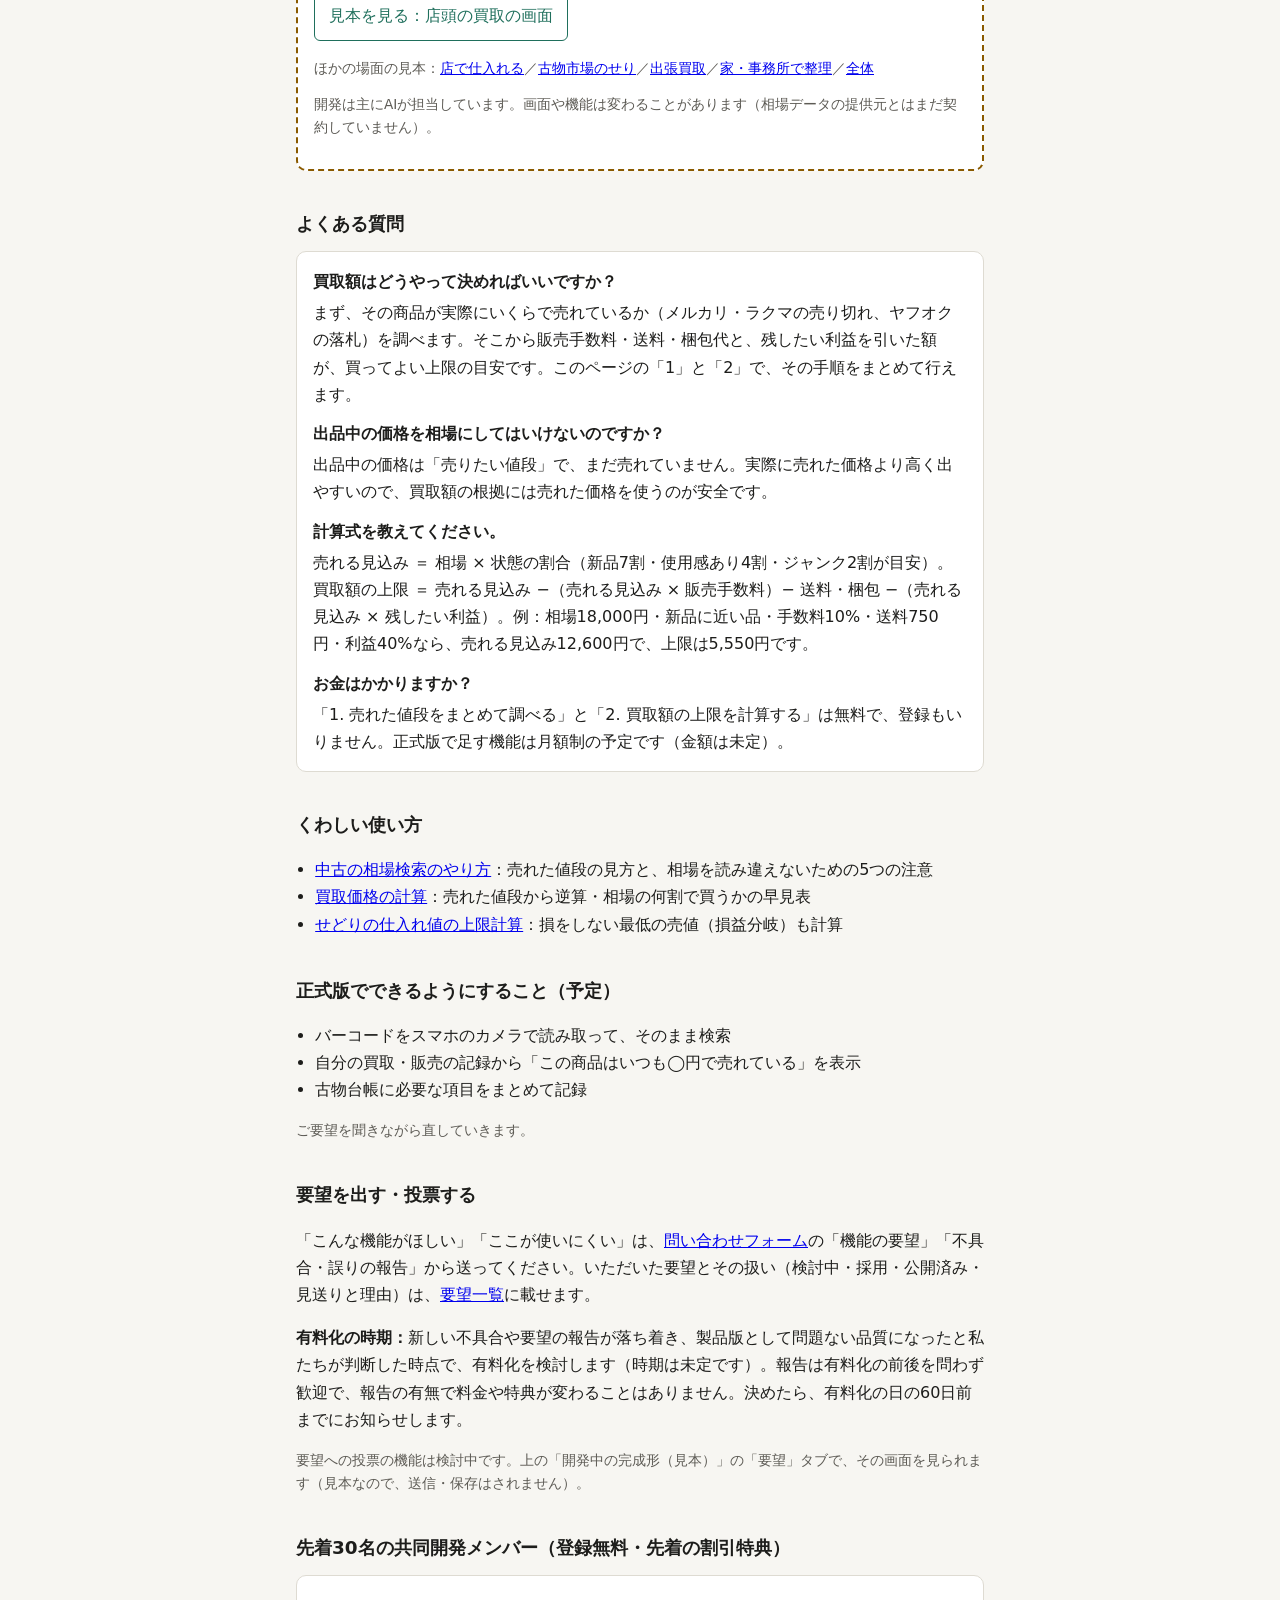
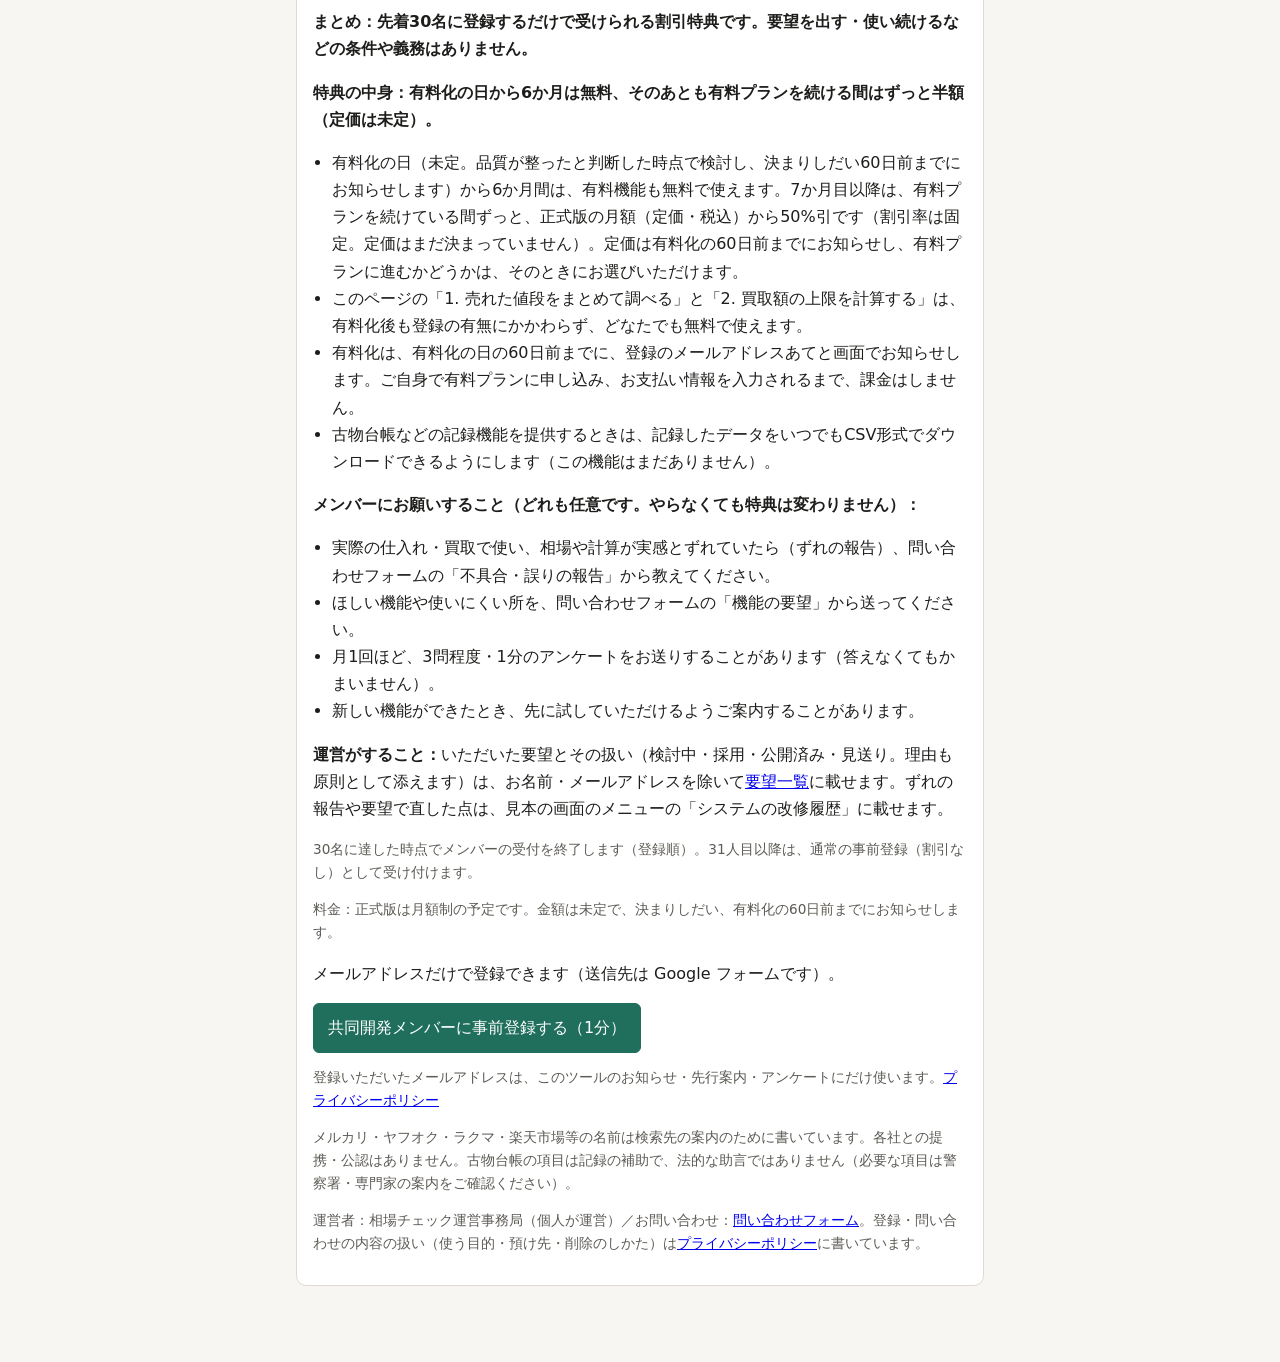
==== commit 2327be72: "最近調べた品・privacy 改定 11-07・保存しないの書き分け・楽天の欄の名前の統一（11-07 反映3）" ====
--- a/index.html
+++ b/index.html
@@ -4,13 +4,13 @@
 <meta charset="utf-8">
 <meta name="viewport" content="width=device-width, initial-scale=1">
 <title>中古の相場検索と買取額の計算｜相場チェック（古物商・せどり向け・無料）</title>
-<meta name="description" content="型番・商品名・JANを1回入れるだけで、メルカリ・ヤフオク・ラクマの売り切れ・落札価格の検索をまとめて開き、販売手数料と送料を引いた買取額の上限を計算します（売れた値段は各サイトの検索を開いて見ます。楽天市場の販売中の値段は参考として表示し、価格は保存しません）。検索と計算は無料・登録不要の、古物商・せどり向けの開発中ツール。正式版の追加機能は月額制の予定。">
+<meta name="description" content="型番・商品名・JANを1回入れるだけで、メルカリ・ヤフオク・ラクマの売り切れ・落札価格の検索をまとめて開き、販売手数料と送料を引いた買取額の上限を計算します（売れた値段は各サイトの検索を開いて見ます。楽天市場の出品中の値段は参考として表示し、価格は保存しません）。検索と計算は無料・登録不要の、古物商・せどり向けの開発中ツール。正式版の追加機能は月額制の予定。">
 <link rel="canonical" href="https://cocreturn.com/souba-check/">
 <meta property="og:type" content="website">
 <meta property="og:locale" content="ja_JP">
 <meta property="og:site_name" content="相場チェック">
 <meta property="og:title" content="売れた値段の検索と買取額の計算｜相場チェック">
-<meta property="og:description" content="型番・商品名・JANを1回入れるだけで、メルカリ・ヤフオク・ラクマの売り切れ・落札価格の検索をまとめて開き、販売手数料と送料を引いた買取額の上限を計算します（売れた値段は各サイトの検索を開いて見ます。楽天市場の販売中の値段は参考として表示し、価格は保存しません）。検索と計算は無料・登録不要の、古物商・せどり向けの開発中ツール。正式版の追加機能は月額制の予定。">
+<meta property="og:description" content="型番・商品名・JANを1回入れるだけで、メルカリ・ヤフオク・ラクマの売り切れ・落札価格の検索をまとめて開き、販売手数料と送料を引いた買取額の上限を計算します（売れた値段は各サイトの検索を開いて見ます。楽天市場の出品中の値段は参考として表示し、価格は保存しません）。検索と計算は無料・登録不要の、古物商・せどり向けの開発中ツール。正式版の追加機能は月額制の予定。">
 <meta property="og:url" content="https://cocreturn.com/souba-check/">
 <meta name="twitter:card" content="summary">
 <style>
@@ -40,8 +40,14 @@
 .samplecard{border:2px dashed var(--warn)}
 .btn.ghost{background:transparent;color:var(--accent)}
 ul{padding-left:1.2em}
+.chips{display:flex;flex-wrap:wrap;gap:6px}
+.chip{display:inline-flex;align-items:stretch;max-width:100%;border:1px solid var(--accent);border-radius:22px;background:var(--bg);overflow:hidden}
+.chip-go{font:inherit;font-size:.95rem;min-height:44px;padding:6px 6px 6px 14px;border:none;background:none;color:var(--ink);cursor:pointer;overflow-wrap:anywhere;text-align:left}
+.chip-x{font:inherit;min-width:40px;min-height:44px;border:none;border-left:1px solid var(--line);background:none;color:var(--sub);cursor:pointer}
+.chip-tools{display:flex;flex-wrap:wrap;gap:8px;margin-top:8px}
+.chip-del{font:inherit;font-size:.9rem;min-height:44px;padding:6px 12px;border:1px solid var(--line);border-radius:6px;background:var(--card);color:var(--ink);cursor:pointer}
 </style>
-<script type="application/ld+json">{"@context": "https://schema.org", "@type": "WebApplication", "name": "相場チェック", "url": "https://cocreturn.com/souba-check/", "applicationCategory": "BusinessApplication", "operatingSystem": "Web", "inLanguage": "ja", "description": "型番・商品名・JANを1回入れるだけで、メルカリ・ヤフオク・ラクマの売り切れ・落札価格の検索をまとめて開き、販売手数料と送料を引いた買取額の上限を計算します（売れた値段は各サイトの検索を開いて見ます。楽天市場の販売中の値段は参考として表示し、価格は保存しません）。検索と計算は無料・登録不要の、古物商・せどり向けの開発中ツール。正式版の追加機能は月額制の予定。", "offers": {"@type": "Offer", "price": "0", "priceCurrency": "JPY"}, "publisher": {"@type": "Organization", "name": "相場チェック運営事務局"}}</script>
+<script type="application/ld+json">{"@context": "https://schema.org", "@type": "WebApplication", "name": "相場チェック", "url": "https://cocreturn.com/souba-check/", "applicationCategory": "BusinessApplication", "operatingSystem": "Web", "inLanguage": "ja", "description": "型番・商品名・JANを1回入れるだけで、メルカリ・ヤフオク・ラクマの売り切れ・落札価格の検索をまとめて開き、販売手数料と送料を引いた買取額の上限を計算します（売れた値段は各サイトの検索を開いて見ます。楽天市場の出品中の値段は参考として表示し、価格は保存しません）。検索と計算は無料・登録不要の、古物商・せどり向けの開発中ツール。正式版の追加機能は月額制の予定。", "offers": {"@type": "Offer", "price": "0", "priceCurrency": "JPY"}, "publisher": {"@type": "Organization", "name": "相場チェック運営事務局"}}</script>
 </head>
 <body>
 <main>
@@ -60,7 +66,7 @@
   <ul class="small">
     <li><b>売れた値段</b>：実際に売れた・落札された価格の検索です。相場はこちらで見ます。</li>
     <li><b>出品中の値段（参考・点線の枠）</b>：まだ売れていない出品の価格です。相場より高く出やすいので、買取額の根拠にはしないでください。下に出る楽天市場の値段も、この「出品中」です。</li>
-    <li><b>送る先と保存</b>：ボタンを押すと、楽天市場の値段を取り寄せるために、入れた語を楽天ウェブサービスに送ります。各サイトの検索結果は、あなたのブラウザで直接開きます。このツールの側では、入れた語も値段も保存しません（<a href="privacy.html">プライバシーポリシー</a>）。</li>
+    <li><b>送る先と保存</b>：ボタンを押すと、楽天市場の値段を取り寄せるために、入れた語を楽天ウェブサービスに送ります。各サイトの検索結果は、あなたのブラウザで直接開きます。このツールの側では、入れた語も値段も保存しません。調べた語は「最近調べた品」として、この端末のブラウザの中にだけ残ります（ほかの端末とは共有されません・1件ずつの×か全部消すボタンで消せます・<a href="privacy.html">プライバシーポリシー</a>）。</li>
   </ul>
 </div>
 
@@ -147,7 +153,7 @@
 </div>
 </main>
 <script src="config.js?v=6.3"></script>
-<script src="prices.js?v=6.3"></script>
+<script src="prices.js?v=6.5"></script>
 <script>
 // 事前登録フォーム（Google フォーム・2026-10-18 公開）
 var SIGNUP_URL = "https://docs.google.com/forms/d/e/1FAIpQLSdkFdGsd_A0wdew6VAlqMexyC9GHXl2XsjuUPhIiahRhTiR4Q/viewform";
@@ -216,6 +222,7 @@
 }
 else { su.addEventListener("click", function(e){ e.preventDefault(); alert("準備中です（公開前のお試し）"); }); }
 </script>
+<script src="recent.js?v=6.5"></script>
 <script>if(location.hash==='#toggle-goatcounter'){try{if(localStorage.getItem('skipgc')==='t'){localStorage.removeItem('skipgc');alert('この端末の訪問を、また数えるようにしました')}else{localStorage.setItem('skipgc','t');alert('この端末の訪問は、今後数えません')}}catch(e){alert('この端末では設定できませんでした')}}</script>
 <script data-goatcounter="https://souba-check.goatcounter.com/count" async src="//gc.zgo.at/count.js"></script>
 </body>
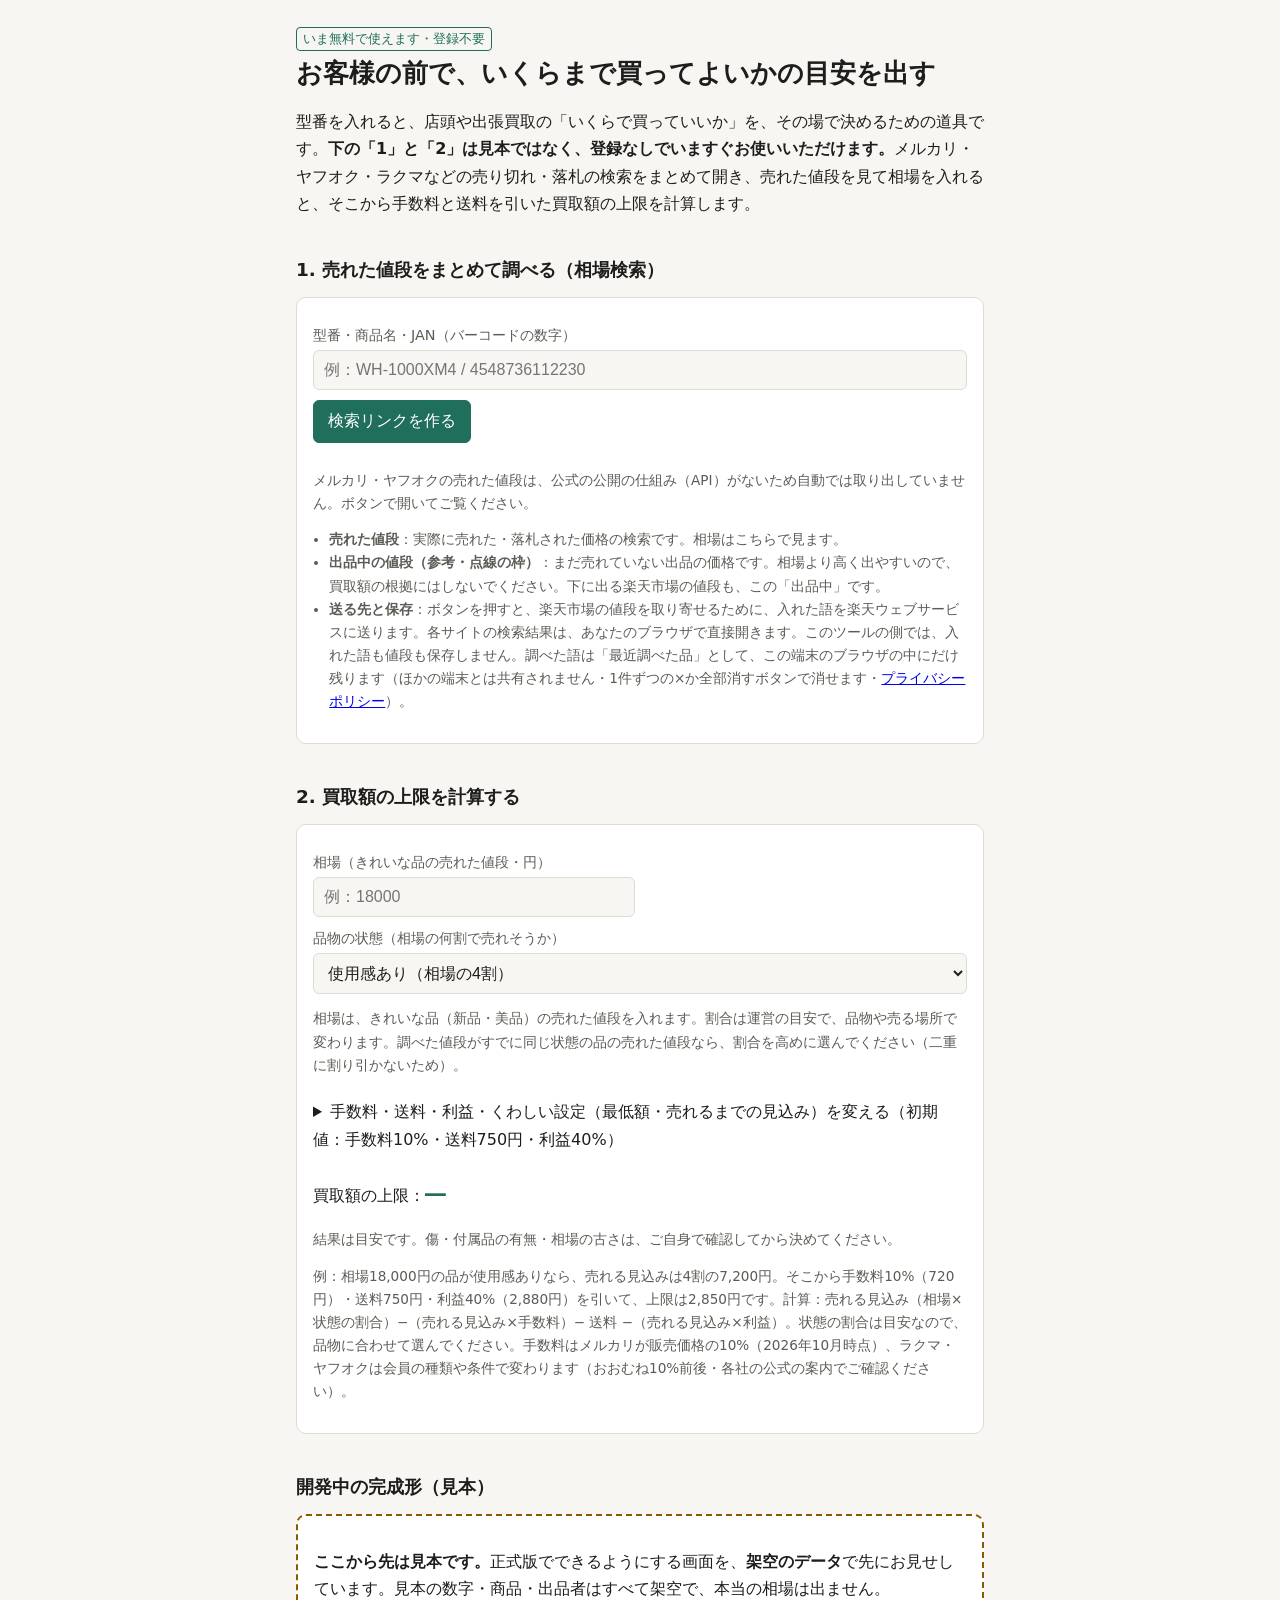
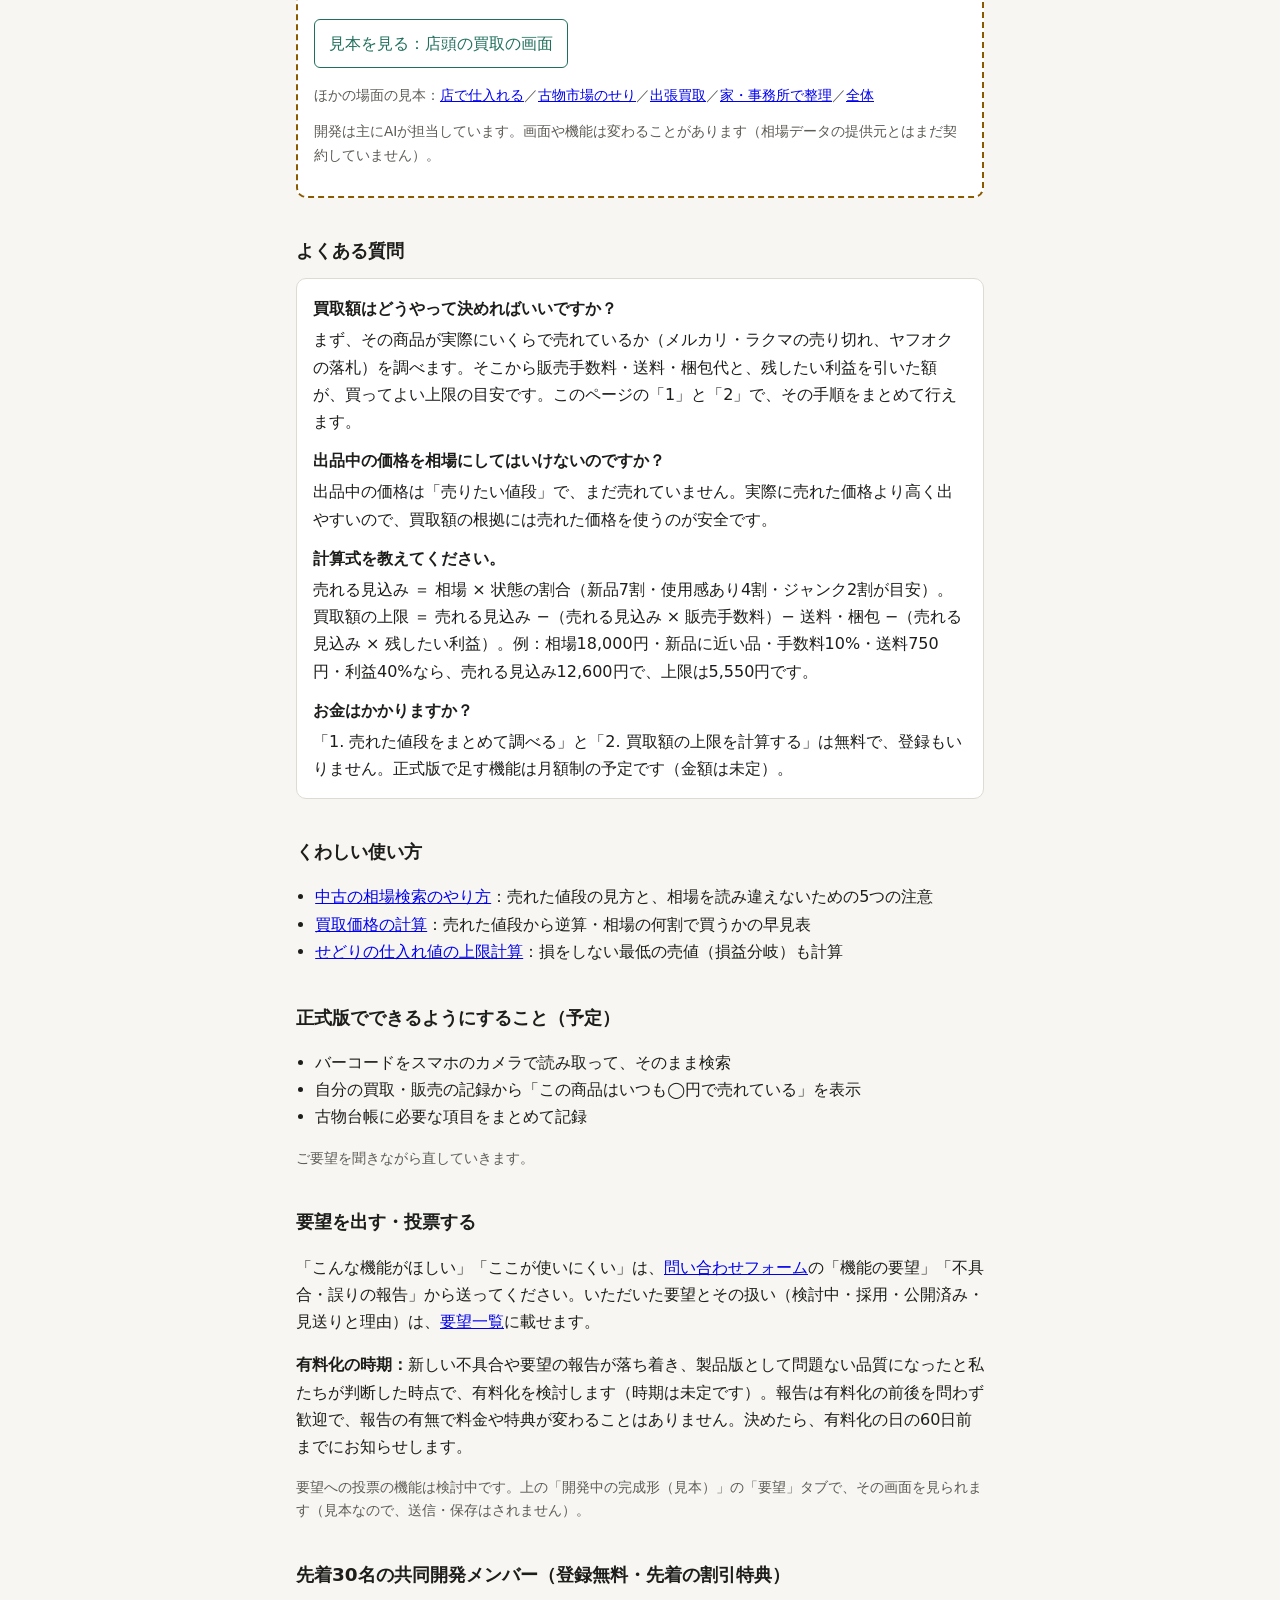
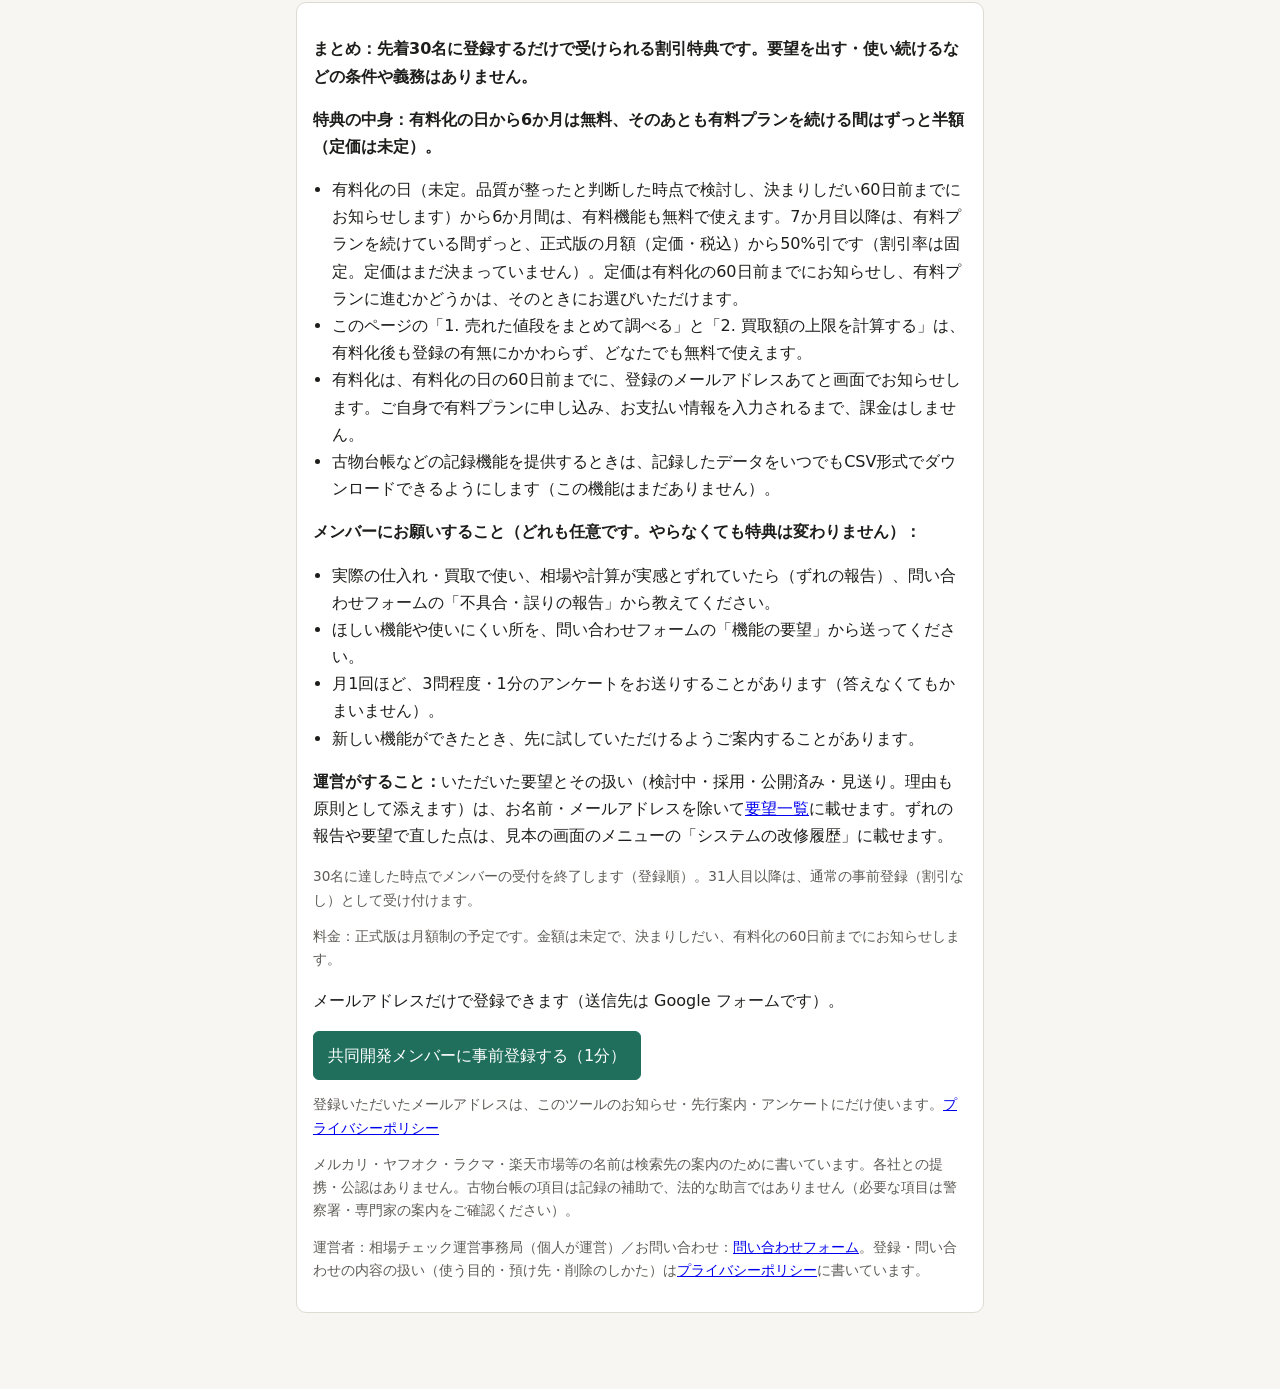
==== commit a000e802: "Add detailed settings to buyback calculator (min profit, expected selling time)" ====
--- a/index.html
+++ b/index.html
@@ -78,12 +78,19 @@
   <label for="cond">品物の状態（相場の何割で売れそうか）</label>
   <select id="cond"><option value="70">新品・未使用に近い（相場の7割）</option><option value="40" selected>使用感あり（相場の4割）</option><option value="20">ジャンク・難あり（相場の2割）</option></select>
   <p class="small">相場は、きれいな品（新品・美品）の売れた値段を入れます。割合は運営の目安で、品物や売る場所で変わります。調べた値段がすでに同じ状態の品の売れた値段なら、割合を高めに選んでください（二重に割り引かないため）。</p>
-  <details style="margin-top:10px"><summary style="cursor:pointer;padding:8px 0">手数料・送料・利益を変える（初期値：手数料10%・送料750円・利益40%）</summary>
+  <details style="margin-top:10px"><summary style="cursor:pointer;padding:8px 0">手数料・送料・利益・くわしい設定（最低額・売れるまでの見込み）を変える（初期値：手数料10%・送料750円・利益40%）</summary>
   <div class="row">
     <div><label for="fee">販売手数料（%）</label><input id="fee" type="text" inputmode="decimal" value="10"></div>
     <div><label for="ship">送料・梱包（円）</label><input id="ship" type="text" inputmode="numeric" value="750"></div>
     <div><label for="margin">残したい利益（売値の何%か）</label><input id="margin" type="text" inputmode="decimal" value="40"></div>
-  </div></details>
+  </div>
+  <p style="margin:12px 0 0;font-weight:700">くわしい設定（最低額・売れるまでの見込み）</p>
+  <label for="minp">最低でも手元に残したい額（円）</label><input id="minp" type="text" inputmode="numeric" value="300">
+  <p class="small">売値の安い品で、利益の率だけだと手元に残る額が少なすぎるのを防ぐ欄です。迷ったら300。0にすると利益の率だけで計算します。</p>
+  <label>売れるまでの見込み</label>
+  <div id="waitbtns"><button type="button" class="waitbtn" data-drop="0">早い</button> <button type="button" class="waitbtn" data-drop="0" data-on="1">ふつう</button> <button type="button" class="waitbtn" data-drop="15">遅い</button></div>
+  <p class="small">「早い」「ふつう」は同じ計算です。「遅い」（1か月以上売れ残りそう）のときだけ上限を15%下げます（15%は目安で、売れる日数の保証ではありません）。</p>
+  <p class="small">儲けの保証ではなく、入れた条件での目安です。</p></details>
   <p>買取額の上限：<span class="result" id="out">―</span></p>
   <p class="small" id="msg" role="status"></p>
   <p class="small">結果は目安です。傷・付属品の有無・相場の古さは、ご自身で確認してから決めてください。</p>
@@ -195,22 +202,35 @@
   return v === "" || isNaN(Number(v)) ? NaN : Number(v);
 }
 function calc(){
-  var sell = num("sell"), fee = num("fee"), ship = num("ship"), margin = num("margin"), cond = Number(document.getElementById("cond").value);
+  var sell = num("sell"), fee = num("fee"), ship = num("ship"), margin = num("margin"), minp = document.getElementById("minp").value.trim() === "" ? 0 : num("minp"), cond = Number(document.getElementById("cond").value);
+  var wb = document.getElementById("waitbtns").querySelector("[data-on]"), drop = wb ? Number(wb.getAttribute("data-drop")) : 0;
   var out = document.getElementById("out"), msg = document.getElementById("msg");
   out.textContent = "―"; msg.textContent = "";
   if(document.getElementById("sell").value.trim() === "") return;
-  if([sell, fee, ship, margin].some(isNaN)){ msg.textContent = "4つの欄すべてに数字を入れてください（手数料・送料がなければ 0）。"; return; }
+  if([sell, fee, ship, margin, minp].some(isNaN)){ msg.textContent = "すべての欄に数字を入れてください（手数料・送料がなければ 0）。"; return; }
   if(sell <= 0){ msg.textContent = "売れそうな価格は 1円以上で入れてください。"; return; }
   if(fee < 0 || fee >= 100 || margin < 0 || margin >= 100){ msg.textContent = "手数料と利益は 0〜99% で入れてください。"; return; }
   if(ship < 0){ msg.textContent = "送料は 0円以上で入れてください。"; return; }
-  var exp = sell*cond/100, max = exp - exp*fee/100 - ship - exp*margin/100;
-  out.textContent = max > 0 ? Math.floor(max).toLocaleString("ja-JP")+" 円まで" : "利益が出ません";
-  msg.textContent = "売れる見込み " + Math.floor(exp).toLocaleString("ja-JP") + "円（相場の" + cond/10 + "割）から、手数料・送料・利益を引いた額" + (max > 0 ? "で、相場の約" + Math.floor(max/sell*100) + "%です。" : "です。");
+  if(minp < 0){ msg.textContent = "最低でも残したい額は 0円以上で入れてください。"; return; }
+  function Y(n){ return Math.floor(n).toLocaleString("ja-JP") + "円"; }
+  var exp = sell*cond/100, net = exp - exp*fee/100 - ship, rate = exp*margin/100, eff = minp > rate;
+  var max = (net - (eff ? minp : rate)) * (1 - drop/100), maxRate = (net - rate) * (1 - drop/100);
+  out.textContent = max > 0 ? Math.floor(max).toLocaleString("ja-JP")+" 円まで" : "利益が出ません（買わない）";
+  msg.style.whiteSpace = "pre-line";
+  msg.textContent = "売れる見込み " + Y(exp) + "（相場の" + cond/10 + "割）から、手数料・送料・利益を引いた額" + (max > 0 ? "で、相場の約" + Math.floor(max/sell*100) + "%です。" : "です。")
+    + (max <= 0 ? "\n" + (eff ? "最低額" + Y(minp) + "を残そうとすると、手数料と送料を引いた額（" + Y(Math.max(net,0)) + "）に足りません。" : "手数料・送料・利益を引くと、残りがありません。") : "")
+    + (eff && max > 0 ? "\n今回は最低額" + Y(minp) + "が効いて、上限は" + Y(max) + "（率だと" + Y(Math.max(maxRate,0)) + "）です。" : "")
+    + (drop > 0 && max > 0 ? "\n売れるまで遅い見込みで" + drop + "%下げました。" : "") + "\n条件：手数料" + fee + "%・送料" + Y(ship) + "・利益" + margin + "%・最低" + Y(minp) + "・見込み" + (wb ? wb.textContent.replace(/^✓ /, "") : "ふつう");
 }
 document.getElementById("go").addEventListener("click", makeLinks);
 document.getElementById("q").addEventListener("keydown", function(e){ if(e.key === "Enter") makeLinks(); });
 ["sell","fee","ship","margin"].forEach(function(id){ document.getElementById(id).addEventListener("input", calc); });
 document.getElementById("cond").addEventListener("change", calc);
+document.getElementById("minp").addEventListener("input", calc);
+(function(){ var bs = document.getElementById("waitbtns").querySelectorAll(".waitbtn");
+  function paint(){ for(var i = 0; i < bs.length; i++){ var o = bs[i].hasAttribute("data-on"); bs[i].style.background = o ? "#1f6feb" : "#fff"; bs[i].style.color = o ? "#fff" : "#333"; bs[i].style.border = o ? "2px solid #1f6feb" : "1px solid #999"; bs[i].style.fontWeight = o ? "700" : "400"; bs[i].textContent = bs[i].textContent.replace(/^✓ /, "") ; if(o) bs[i].textContent = "✓ " + bs[i].textContent; bs[i].setAttribute("aria-pressed", o ? "true" : "false"); } }
+  for(var i = 0; i < bs.length; i++) bs[i].addEventListener("click", function(){ for(var j = 0; j < bs.length; j++) bs[j].removeAttribute("data-on"); this.setAttribute("data-on", "1"); paint(); calc(); });
+  paint(); })();
 var su = document.getElementById("signup");
 // URLの ?from= の値（流入元）を事前登録のリンクに引き継ぐ
 var FROM = "";
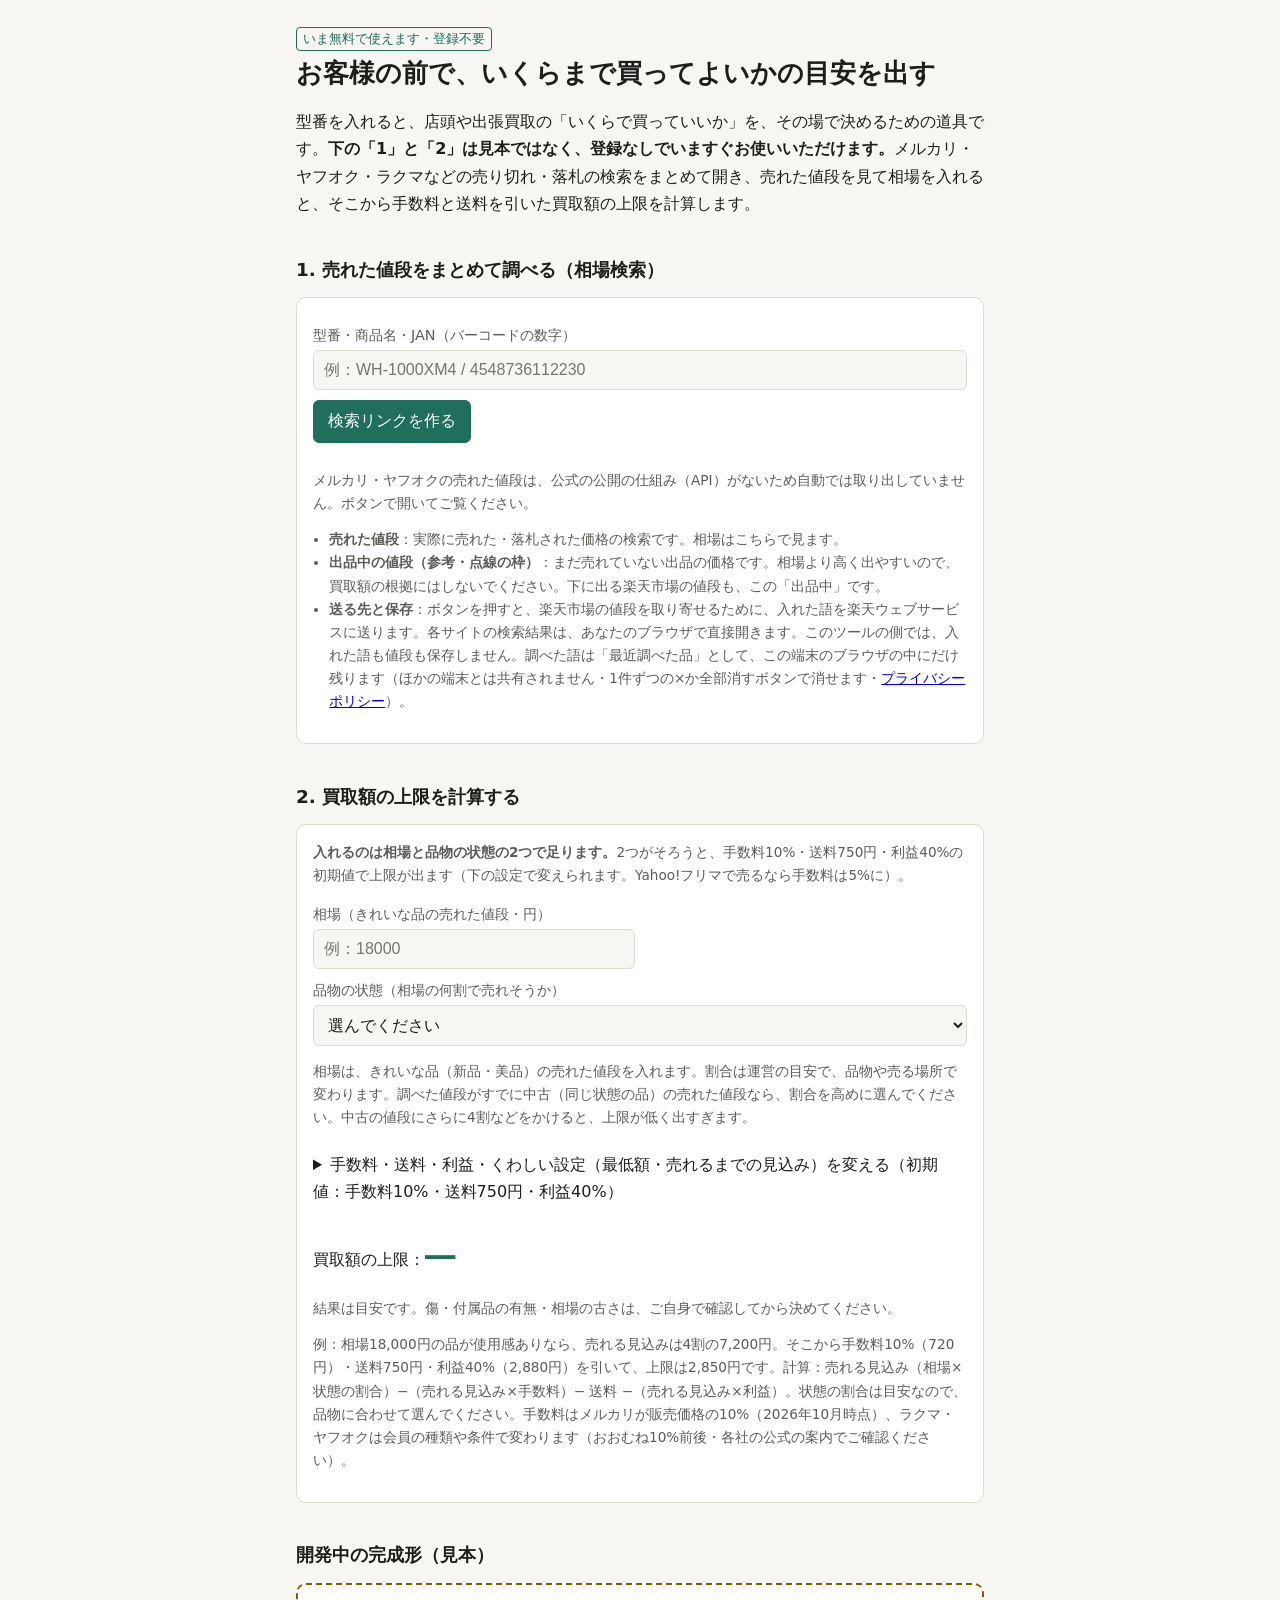
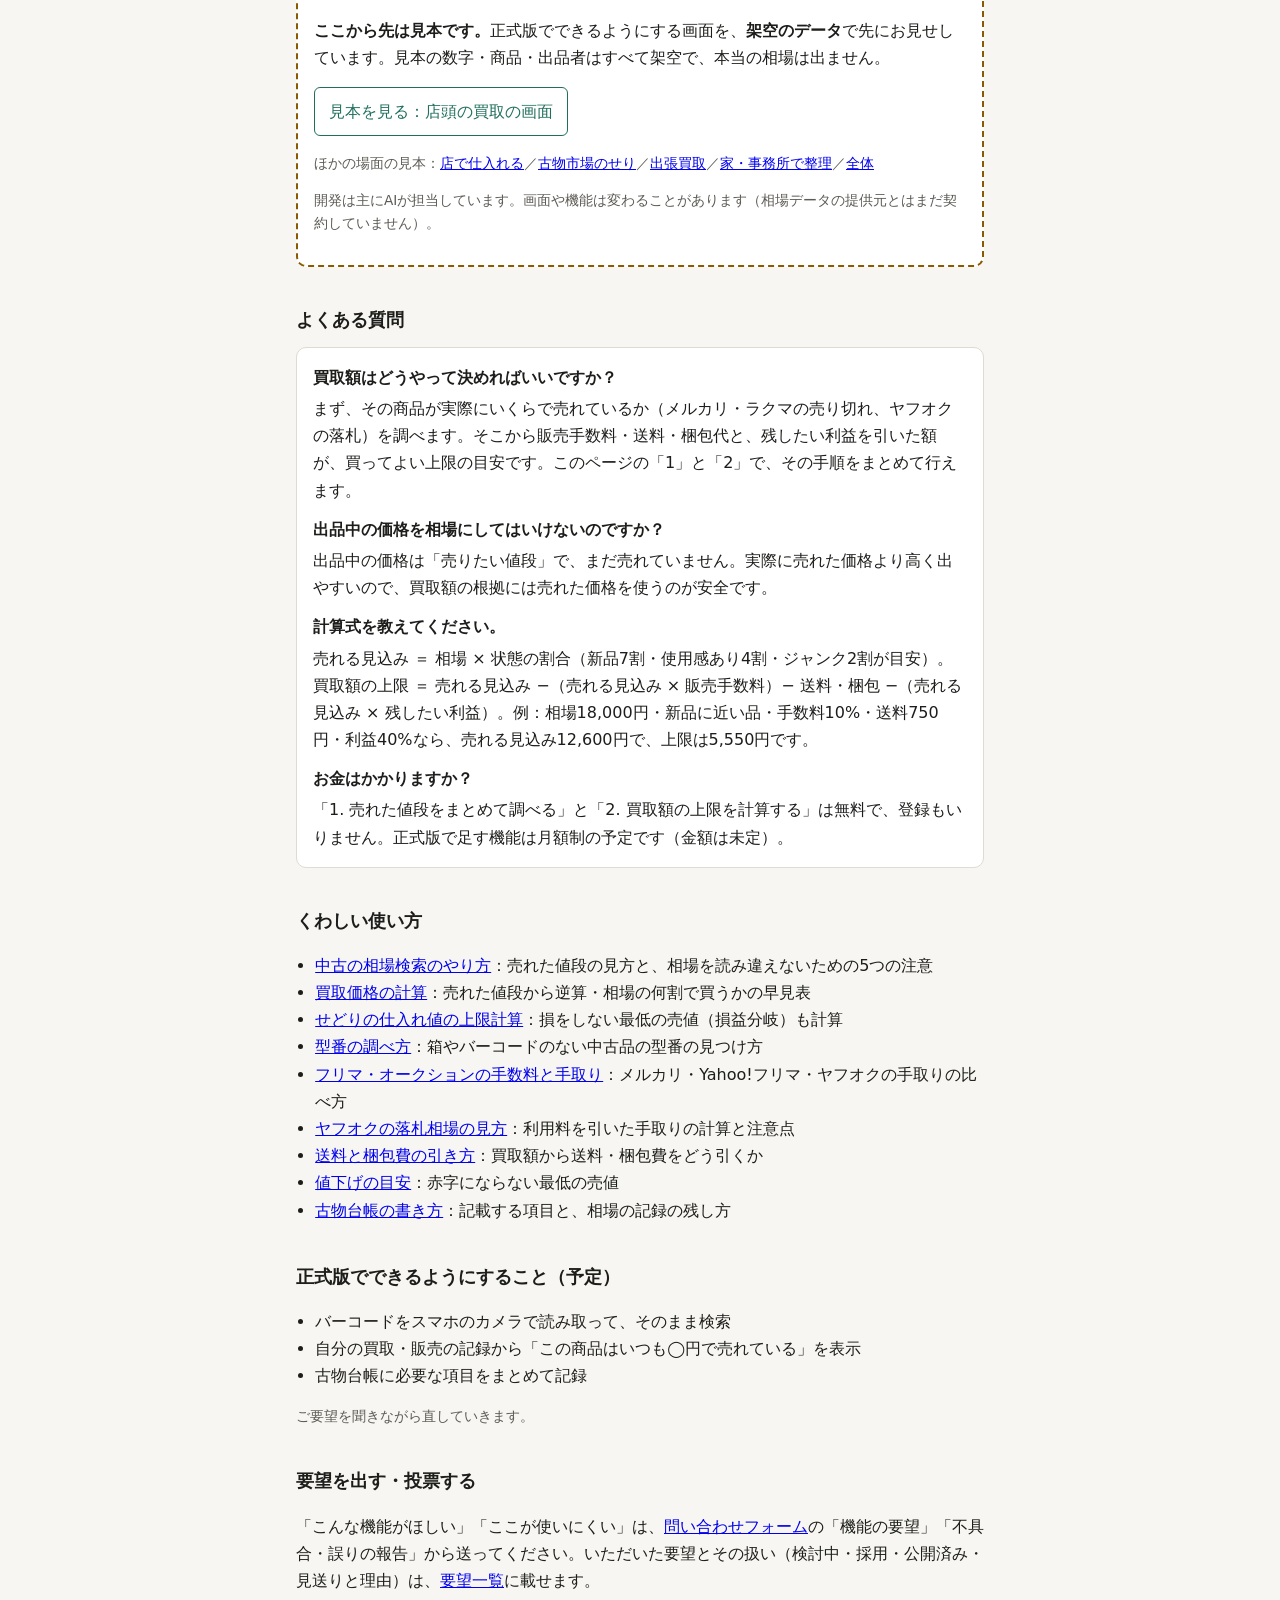
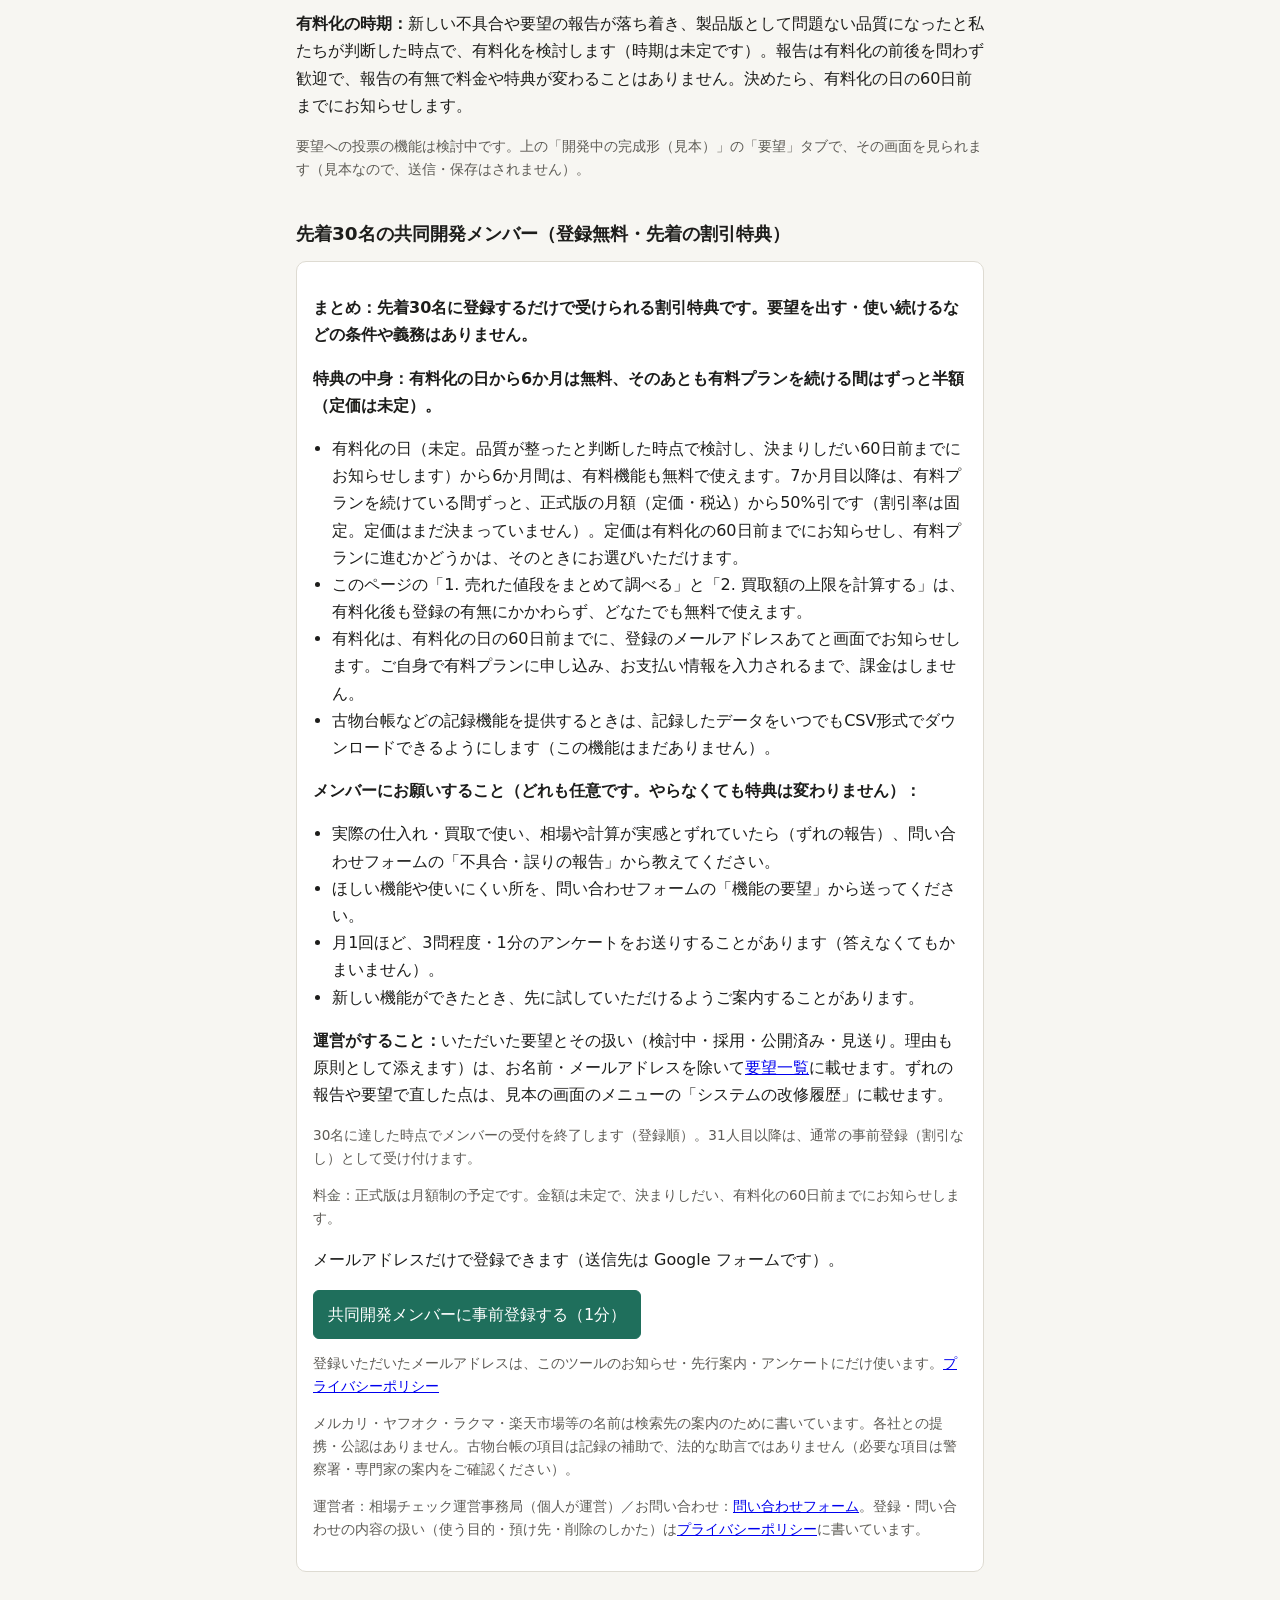
==== commit de8a81b7: "手引き5本・買取計算の結果を短く・品物の状態を未選択から（11-13 反映6・7）" ====
--- a/index.html
+++ b/index.html
@@ -32,6 +32,8 @@
 .links a:hover{border-color:var(--accent)}
 .links a.list{border:1px dashed var(--sub);background:transparent}
 .result{font-size:1.3rem;font-weight:700;color:var(--accent)}
+#out{font-size:1.9rem}
+.cond{display:block;font-size:.95rem;margin-top:.3rem}
 .small{font-size:.85rem;color:var(--sub)}
 .autoprice{margin-top:12px;border-top:1px solid var(--line);padding-top:8px}
 .pstat{display:grid;grid-template-columns:repeat(3,1fr);gap:8px;margin:6px 0}.pstat div{background:var(--bg);border:1px solid var(--line);border-radius:6px;padding:6px 8px;text-align:center}.pstat b{display:block;font-size:1.15rem}
@@ -72,12 +74,13 @@
 
 <h2>2. 買取額の上限を計算する</h2>
 <div class="card">
+  <p class="small" style="margin:0 0 6px"><b>入れるのは相場と品物の状態の2つで足ります。</b>2つがそろうと、手数料10%・送料750円・利益40%の初期値で上限が出ます（下の設定で変えられます。Yahoo!フリマで売るなら手数料は5%に）。</p>
   <div class="row">
     <div><label for="sell">相場（きれいな品の売れた値段・円）</label><input id="sell" type="text" inputmode="numeric" placeholder="例：18000"></div>
   </div>
   <label for="cond">品物の状態（相場の何割で売れそうか）</label>
-  <select id="cond"><option value="70">新品・未使用に近い（相場の7割）</option><option value="40" selected>使用感あり（相場の4割）</option><option value="20">ジャンク・難あり（相場の2割）</option></select>
-  <p class="small">相場は、きれいな品（新品・美品）の売れた値段を入れます。割合は運営の目安で、品物や売る場所で変わります。調べた値段がすでに同じ状態の品の売れた値段なら、割合を高めに選んでください（二重に割り引かないため）。</p>
+  <select id="cond"><option value="" selected disabled>選んでください</option><option value="70">新品・未使用に近い（相場の7割）</option><option value="40">使用感あり（相場の4割）</option><option value="20">ジャンク・難あり（相場の2割）</option></select>
+  <p class="small">相場は、きれいな品（新品・美品）の売れた値段を入れます。割合は運営の目安で、品物や売る場所で変わります。調べた値段がすでに中古（同じ状態の品）の売れた値段なら、割合を高めに選んでください。中古の値段にさらに4割などをかけると、上限が低く出すぎます。</p>
   <details style="margin-top:10px"><summary style="cursor:pointer;padding:8px 0">手数料・送料・利益・くわしい設定（最低額・売れるまでの見込み）を変える（初期値：手数料10%・送料750円・利益40%）</summary>
   <div class="row">
     <div><label for="fee">販売手数料（%）</label><input id="fee" type="text" inputmode="decimal" value="10"></div>
@@ -122,6 +125,12 @@
   <li><a href="souba-kensaku.html">中古の相場検索のやり方</a>：売れた値段の見方と、相場を読み違えないための5つの注意</li>
   <li><a href="kaitori-keisan.html">買取価格の計算</a>：売れた値段から逆算・相場の何割で買うかの早見表</li>
   <li><a href="shiire-jougen.html">せどりの仕入れ値の上限計算</a>：損をしない最低の売値（損益分岐）も計算</li>
+  <li><a href="kataban-shirabe.html">型番の調べ方</a>：箱やバーコードのない中古品の型番の見つけ方</li>
+  <li><a href="furima-tedori.html">フリマ・オークションの手数料と手取り</a>：メルカリ・Yahoo!フリマ・ヤフオクの手取りの比べ方</li>
+  <li><a href="yahuoku-rakusatsu-miekata.html">ヤフオクの落札相場の見方</a>：利用料を引いた手取りの計算と注意点</li>
+  <li><a href="okuri-konpou-hiki.html">送料と梱包費の引き方</a>：買取額から送料・梱包費をどう引くか</li>
+  <li><a href="nerisage-meyasu.html">値下げの目安</a>：赤字にならない最低の売値</li>
+  <li><a href="kobutsu-daicho.html">古物台帳の書き方</a>：記載する項目と、相場の記録の残し方</li>
 </ul>
 
 <h2>正式版でできるようにすること（予定）</h2>
@@ -205,8 +214,10 @@
   var sell = num("sell"), fee = num("fee"), ship = num("ship"), margin = num("margin"), minp = document.getElementById("minp").value.trim() === "" ? 0 : num("minp"), cond = Number(document.getElementById("cond").value);
   var wb = document.getElementById("waitbtns").querySelector("[data-on]"), drop = wb ? Number(wb.getAttribute("data-drop")) : 0;
   var out = document.getElementById("out"), msg = document.getElementById("msg");
-  out.textContent = "―"; msg.textContent = "";
-  if(document.getElementById("sell").value.trim() === "") return;
+  out.textContent = "―"; msg.textContent = ""; msg.style.fontWeight = ""; msg.style.color = "";
+  var noSell = document.getElementById("sell").value.trim() === "", noCond = document.getElementById("cond").value === "";
+  if(noSell && noCond) return;
+  if(noSell || noCond){ msg.style.fontWeight = "bold"; msg.style.color = "#b45309"; msg.textContent = noSell ? "▲ 相場（売れた値段）を入れると上限が出ます。" : "▲ 品物の状態を選ぶと上限が出ます。"; return; }
   if([sell, fee, ship, margin, minp].some(isNaN)){ msg.textContent = "すべての欄に数字を入れてください（手数料・送料がなければ 0）。"; return; }
   if(sell <= 0){ msg.textContent = "売れそうな価格は 1円以上で入れてください。"; return; }
   if(fee < 0 || fee >= 100 || margin < 0 || margin >= 100){ msg.textContent = "手数料と利益は 0〜99% で入れてください。"; return; }
@@ -215,12 +226,21 @@
   function Y(n){ return Math.floor(n).toLocaleString("ja-JP") + "円"; }
   var exp = sell*cond/100, net = exp - exp*fee/100 - ship, rate = exp*margin/100, eff = minp > rate;
   var max = (net - (eff ? minp : rate)) * (1 - drop/100), maxRate = (net - rate) * (1 - drop/100);
-  out.textContent = max > 0 ? Math.floor(max).toLocaleString("ja-JP")+" 円まで" : "利益が出ません（買わない）";
+  var ok = Math.floor(max) >= 1, pct = Math.floor(max/sell*100);
+  out.textContent = ok ? Math.floor(max).toLocaleString("ja-JP")+" 円まで" : "利益が出ません（買わない）";
   msg.style.whiteSpace = "pre-line";
-  msg.textContent = "売れる見込み " + Y(exp) + "（相場の" + cond/10 + "割）から、手数料・送料・利益を引いた額" + (max > 0 ? "で、相場の約" + Math.floor(max/sell*100) + "%です。" : "です。")
-    + (max <= 0 ? "\n" + (eff ? "最低額" + Y(minp) + "を残そうとすると、手数料と送料を引いた額（" + Y(Math.max(net,0)) + "）に足りません。" : "手数料・送料・利益を引くと、残りがありません。") : "")
-    + (eff && max > 0 ? "\n今回は最低額" + Y(minp) + "が効いて、上限は" + Y(max) + "（率だと" + Y(Math.max(maxRate,0)) + "）です。" : "")
-    + (drop > 0 && max > 0 ? "\n売れるまで遅い見込みで" + drop + "%下げました。" : "") + "\n条件：手数料" + fee + "%・送料" + Y(ship) + "・利益" + margin + "%・最低" + Y(minp) + "・見込み" + (wb ? wb.textContent.replace(/^✓ /, "") : "ふつう");
+  var cs = document.getElementById("cond"), cname = cs.selectedOptions ? cs.selectedOptions[0].text.replace(/（.*$/, "") : "";
+  var why = cond >= 100 ? "相場どおり " + Y(exp) + " で売れる見込み。" : (cname ? cname + "なので、" : "") + "相場の" + cond/10 + "割の " + Y(exp) + " で売れる見込み。";
+  var lines = ok
+    ? [why + "手数料・送料・" + (eff ? "最低でも残したい額" : "利益") + "を引いて、上限は相場の" + (pct < 1 ? "1%未満" : "約" + pct + "%") + "。"]
+    : [why + (eff && net > 0 && net <= minp ? "最低でも残したい額 " + Y(minp) + " を残すと、手数料と送料を引いた " + Y(Math.max(net,0)) + " に足りません。" : "手数料・送料・利益を引くと、残りがありません。")];
+  if(eff && ok) lines.push("最低でも残したい額が効いています（利益の%だけで計算すると " + Y(Math.max(maxRate,0)) + "）。");
+  if(drop > 0 && ok) lines.push("売れるまで遅い見込みで " + drop + "% 下げています。");
+  msg.textContent = lines.join("\n");
+  var c = document.createElement("span");
+  c.className = "cond";
+  c.textContent = "条件：手数料" + fee + "%・送料" + Y(ship) + "・利益" + margin + "%・最低" + Y(minp) + "・見込み" + (wb ? wb.textContent.replace(/^✓ /, "") : "ふつう");
+  msg.appendChild(c);
 }
 document.getElementById("go").addEventListener("click", makeLinks);
 document.getElementById("q").addEventListener("keydown", function(e){ if(e.key === "Enter") makeLinks(); });
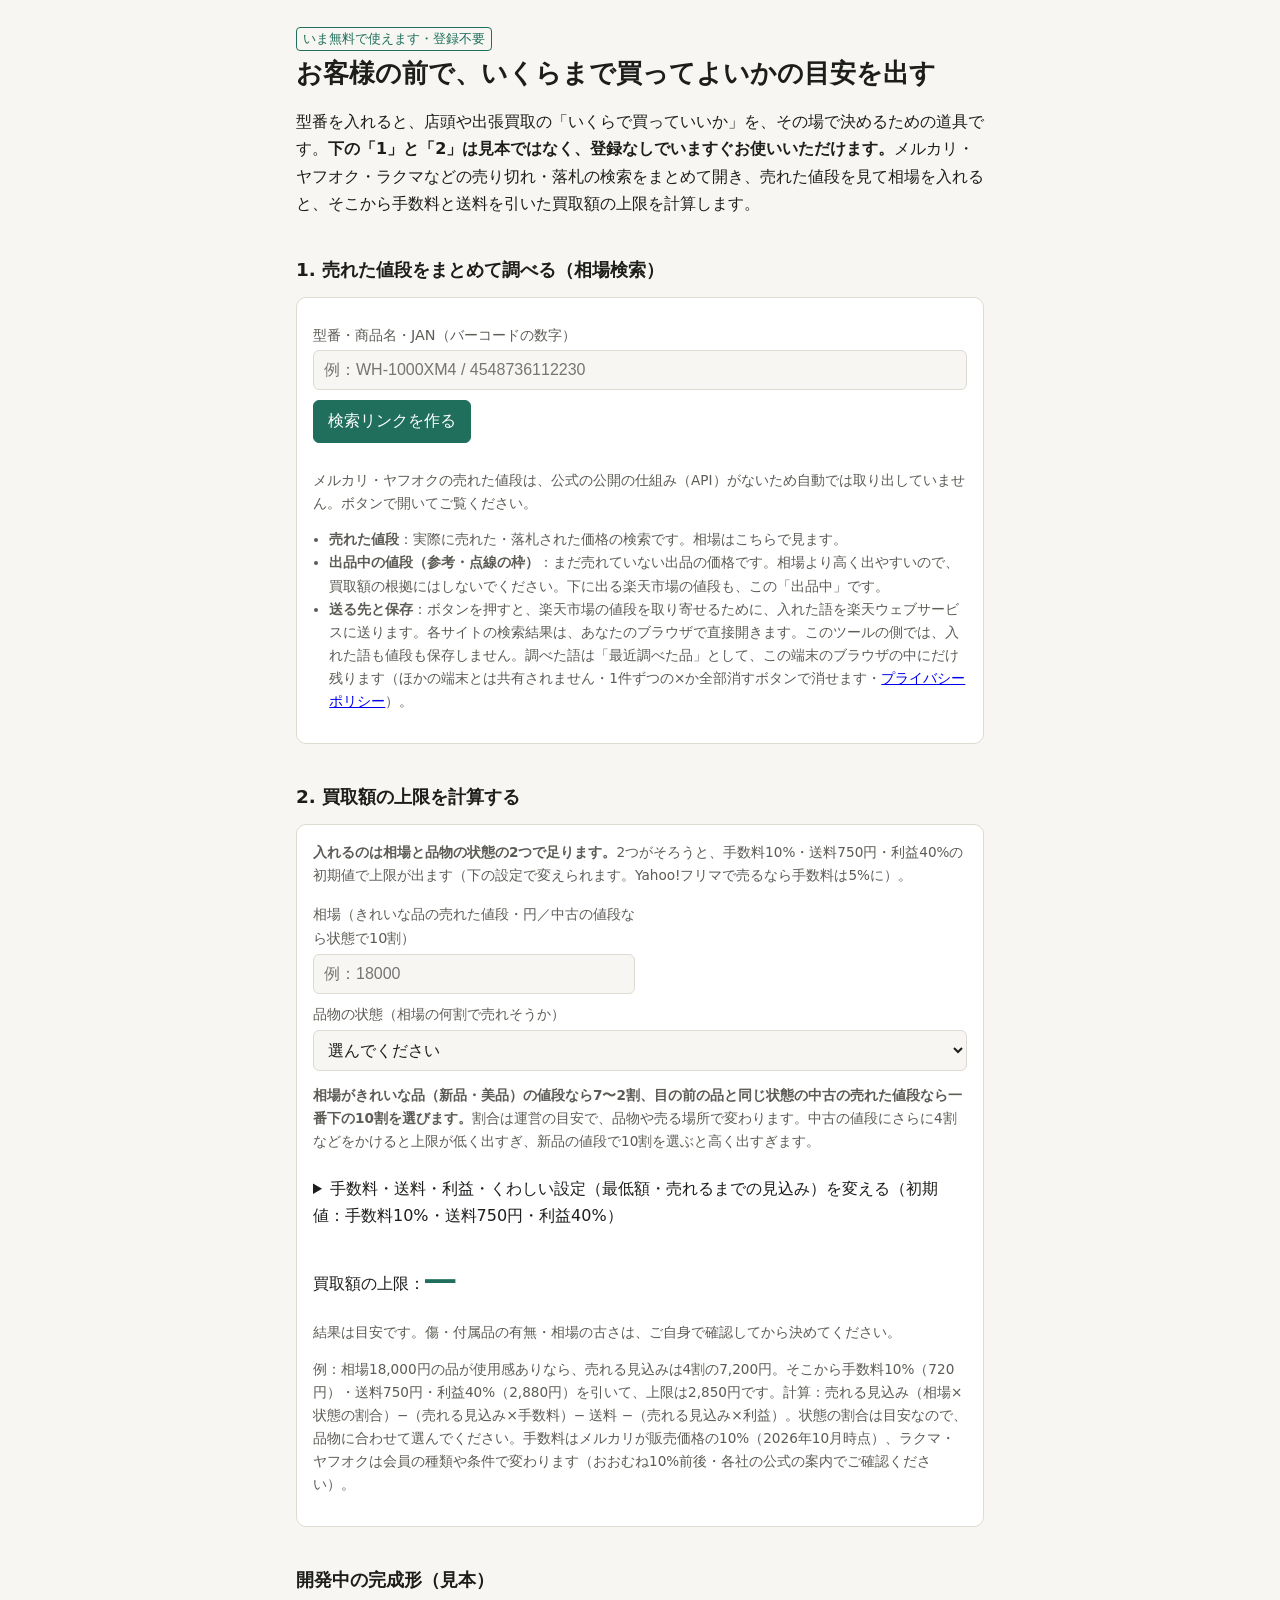
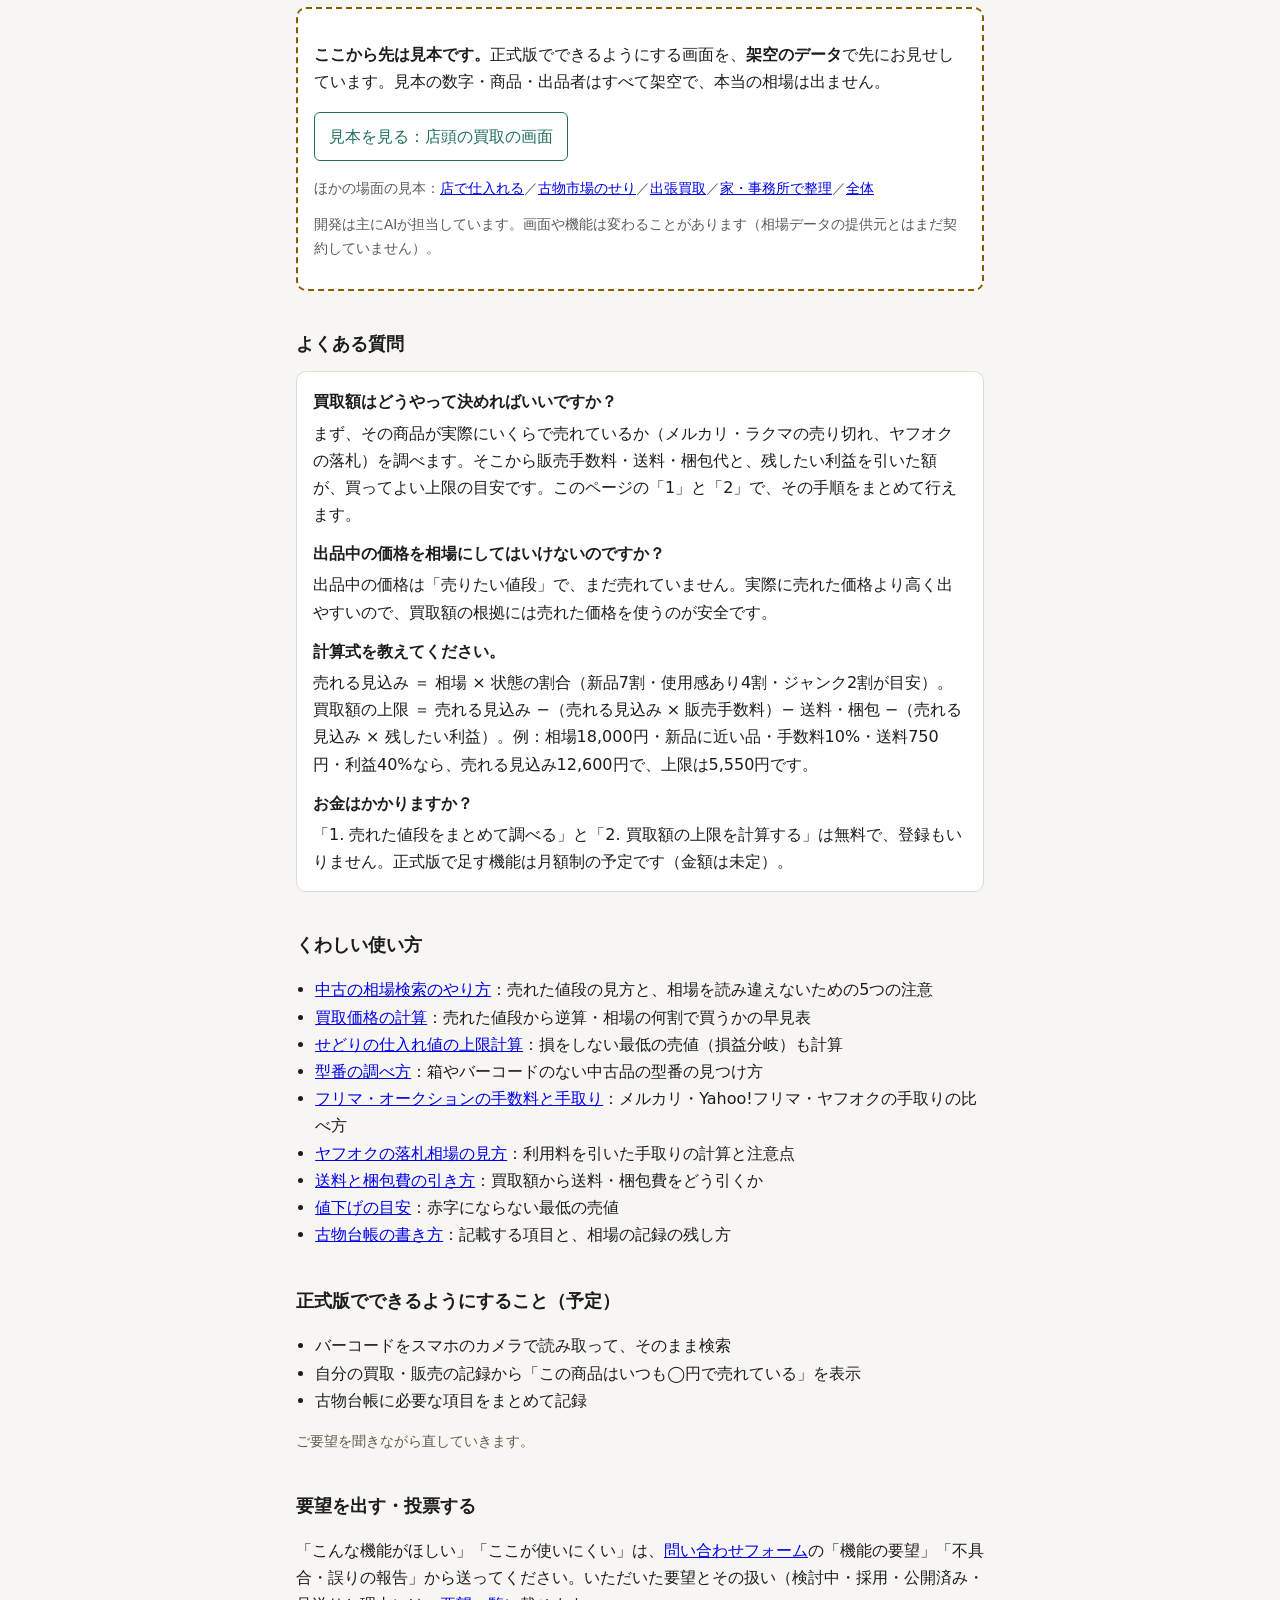
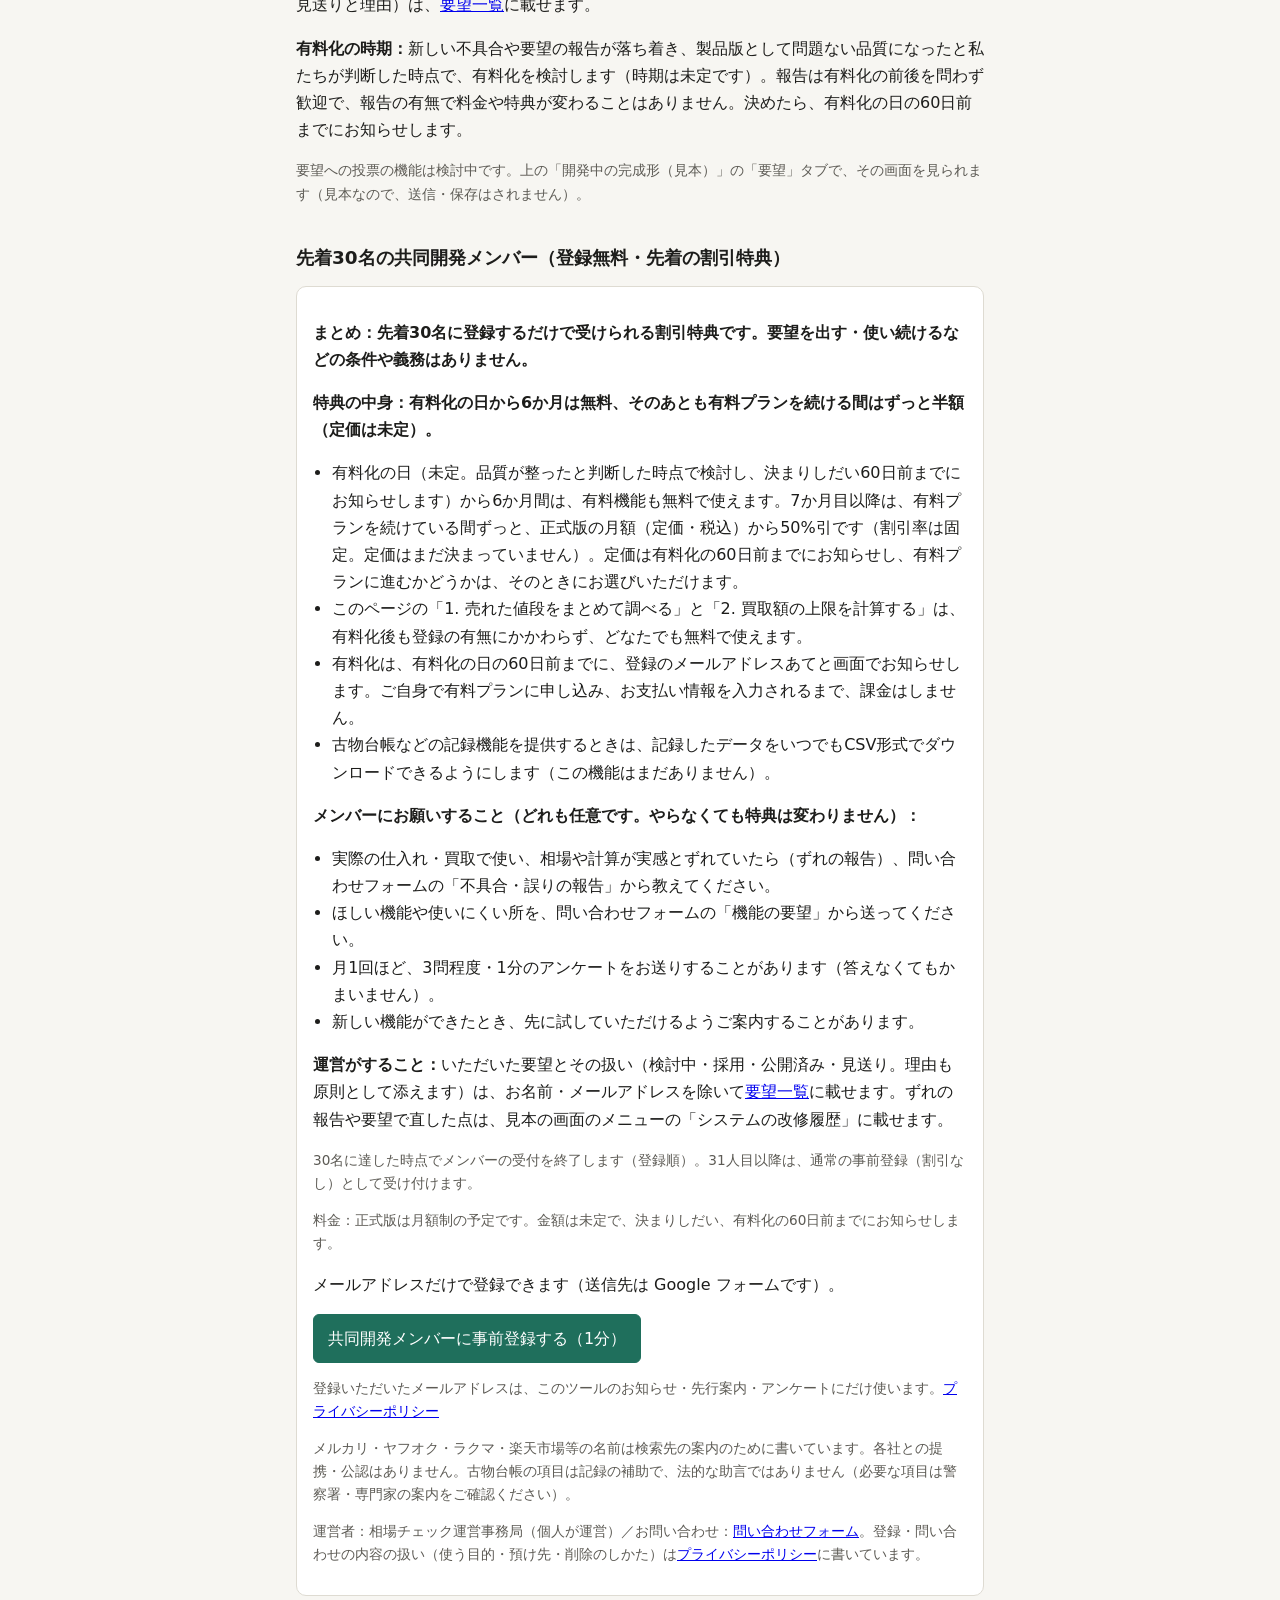
==== commit 0a8c0d9b: "品物の状態の10割を3ページで揃えて一番下に・新品の値段で選んだ時の注意（11-14 反映8）" ====
--- a/index.html
+++ b/index.html
@@ -76,11 +76,12 @@
 <div class="card">
   <p class="small" style="margin:0 0 6px"><b>入れるのは相場と品物の状態の2つで足ります。</b>2つがそろうと、手数料10%・送料750円・利益40%の初期値で上限が出ます（下の設定で変えられます。Yahoo!フリマで売るなら手数料は5%に）。</p>
   <div class="row">
-    <div><label for="sell">相場（きれいな品の売れた値段・円）</label><input id="sell" type="text" inputmode="numeric" placeholder="例：18000"></div>
+    <div><label for="sell">相場（きれいな品の売れた値段・円／中古の値段なら状態で10割）</label><input id="sell" type="text" inputmode="numeric" placeholder="例：18000"></div>
   </div>
   <label for="cond">品物の状態（相場の何割で売れそうか）</label>
-  <select id="cond"><option value="" selected disabled>選んでください</option><option value="70">新品・未使用に近い（相場の7割）</option><option value="40">使用感あり（相場の4割）</option><option value="20">ジャンク・難あり（相場の2割）</option></select>
-  <p class="small">相場は、きれいな品（新品・美品）の売れた値段を入れます。割合は運営の目安で、品物や売る場所で変わります。調べた値段がすでに中古（同じ状態の品）の売れた値段なら、割合を高めに選んでください。中古の値段にさらに4割などをかけると、上限が低く出すぎます。</p>
+  <select id="cond"><option value="" selected disabled>選んでください</option><option value="70">新品・未使用に近い（相場の7割）</option><option value="40">使用感あり（相場の4割）</option><option value="20">ジャンク・難あり（相場の2割）</option><option value="100">目の前の品と同じ状態の中古の売れた値段を入れたとき（10割）</option></select>
+  <p id="n100" class="small" hidden style="font-weight:bold;color:#b45309">▲ 10割は、相場に「目の前の品と同じ状態の中古」の売れた値段を入れたときだけ。新品・美品の値段なら、上の7〜2割から選んでください（10割だと上限が高く出すぎます）。</p>
+  <p class="small"><b>相場がきれいな品（新品・美品）の値段なら7〜2割、目の前の品と同じ状態の中古の売れた値段なら一番下の10割を選びます。</b>割合は運営の目安で、品物や売る場所で変わります。中古の値段にさらに4割などをかけると上限が低く出すぎ、新品の値段で10割を選ぶと高く出すぎます。</p>
   <details style="margin-top:10px"><summary style="cursor:pointer;padding:8px 0">手数料・送料・利益・くわしい設定（最低額・売れるまでの見込み）を変える（初期値：手数料10%・送料750円・利益40%）</summary>
   <div class="row">
     <div><label for="fee">販売手数料（%）</label><input id="fee" type="text" inputmode="decimal" value="10"></div>
@@ -216,6 +217,7 @@
   var out = document.getElementById("out"), msg = document.getElementById("msg");
   out.textContent = "―"; msg.textContent = ""; msg.style.fontWeight = ""; msg.style.color = "";
   var noSell = document.getElementById("sell").value.trim() === "", noCond = document.getElementById("cond").value === "";
+  document.getElementById("n100").hidden = document.getElementById("cond").value !== "100";
   if(noSell && noCond) return;
   if(noSell || noCond){ msg.style.fontWeight = "bold"; msg.style.color = "#b45309"; msg.textContent = noSell ? "▲ 相場（売れた値段）を入れると上限が出ます。" : "▲ 品物の状態を選ぶと上限が出ます。"; return; }
   if([sell, fee, ship, margin, minp].some(isNaN)){ msg.textContent = "すべての欄に数字を入れてください（手数料・送料がなければ 0）。"; return; }
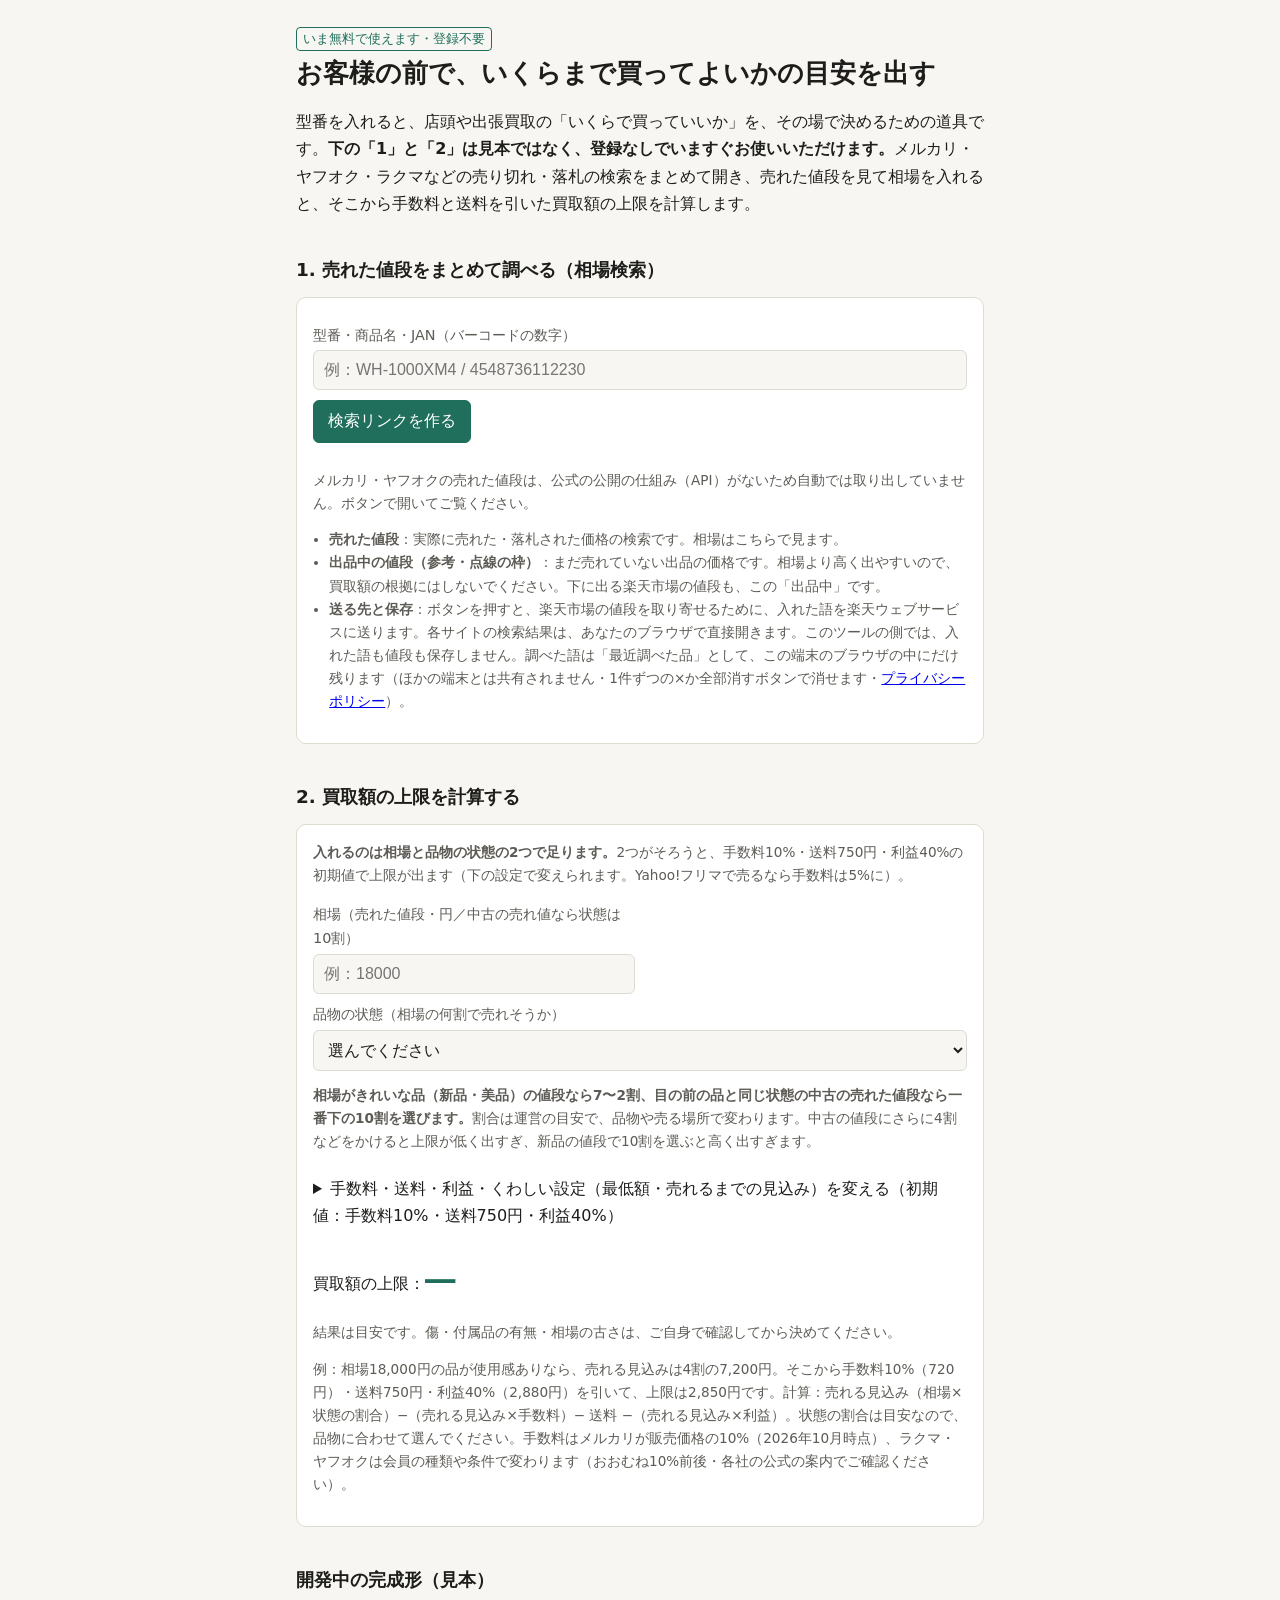
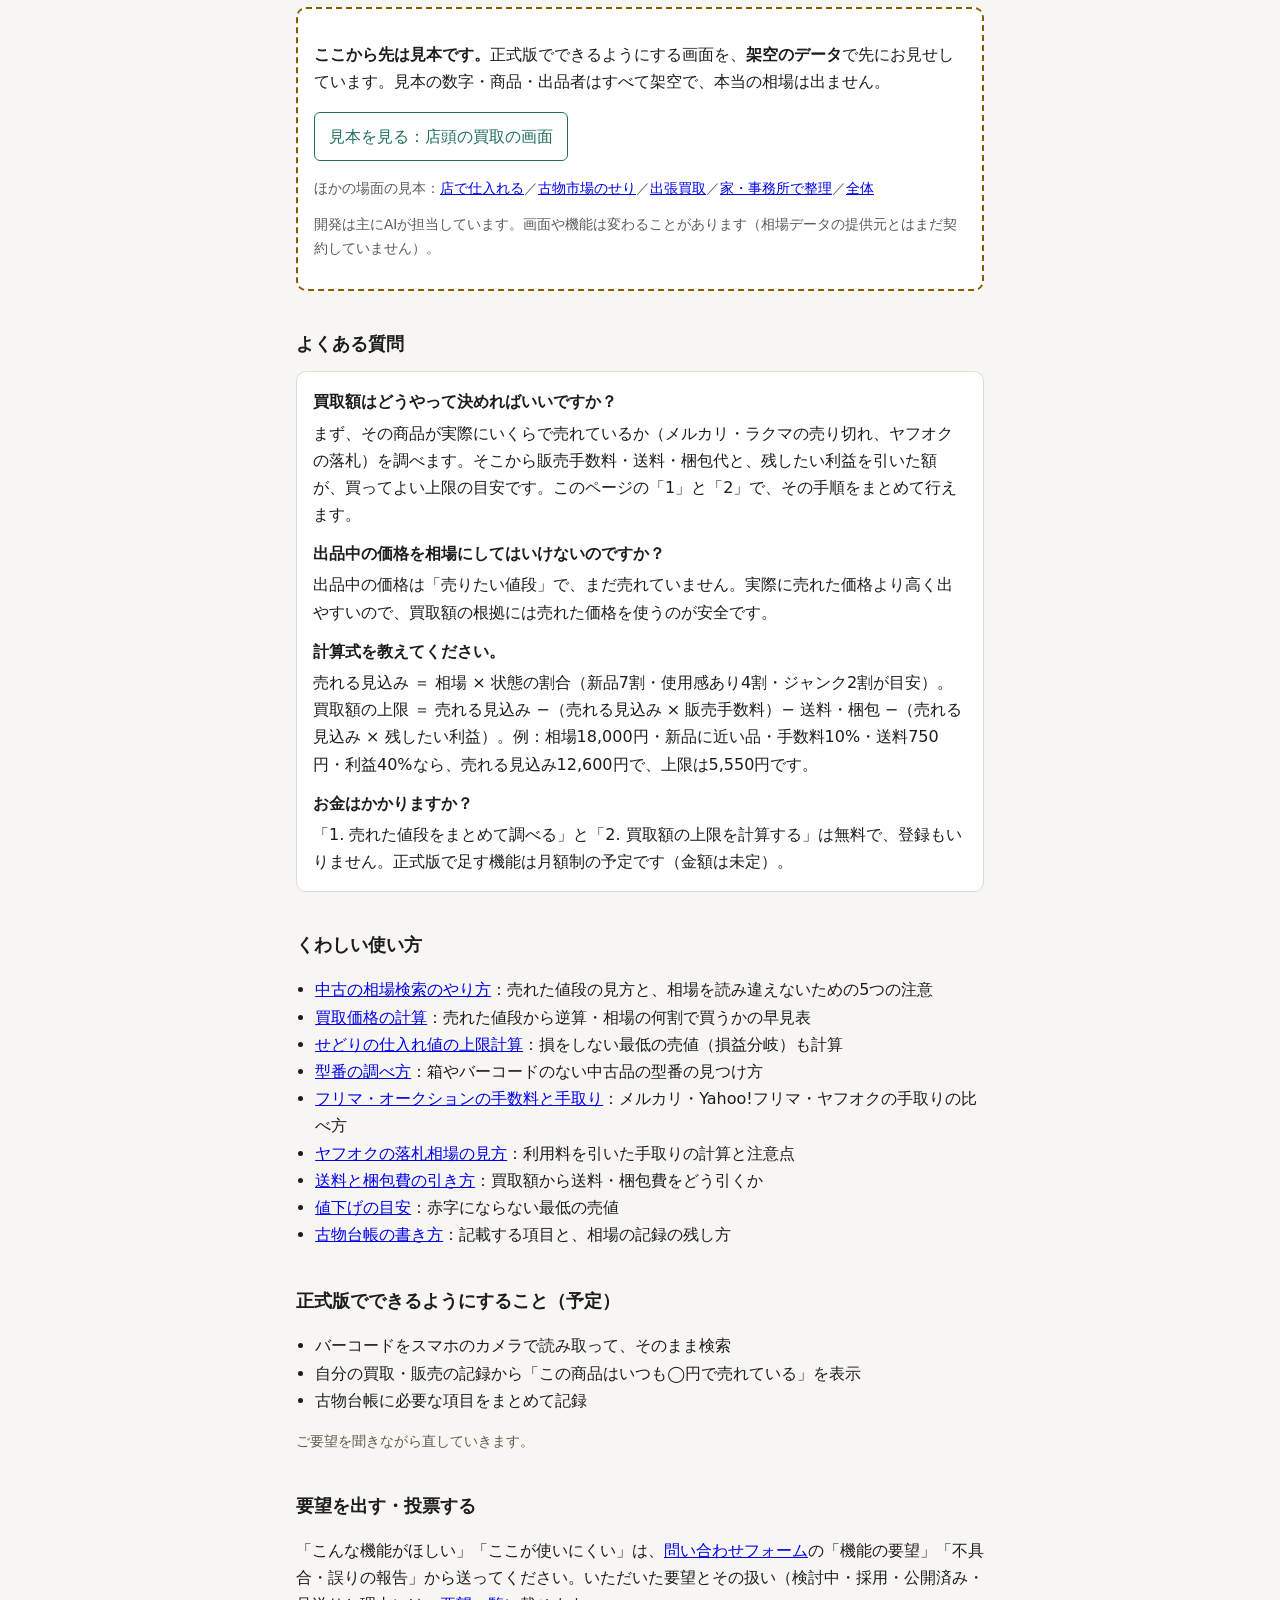
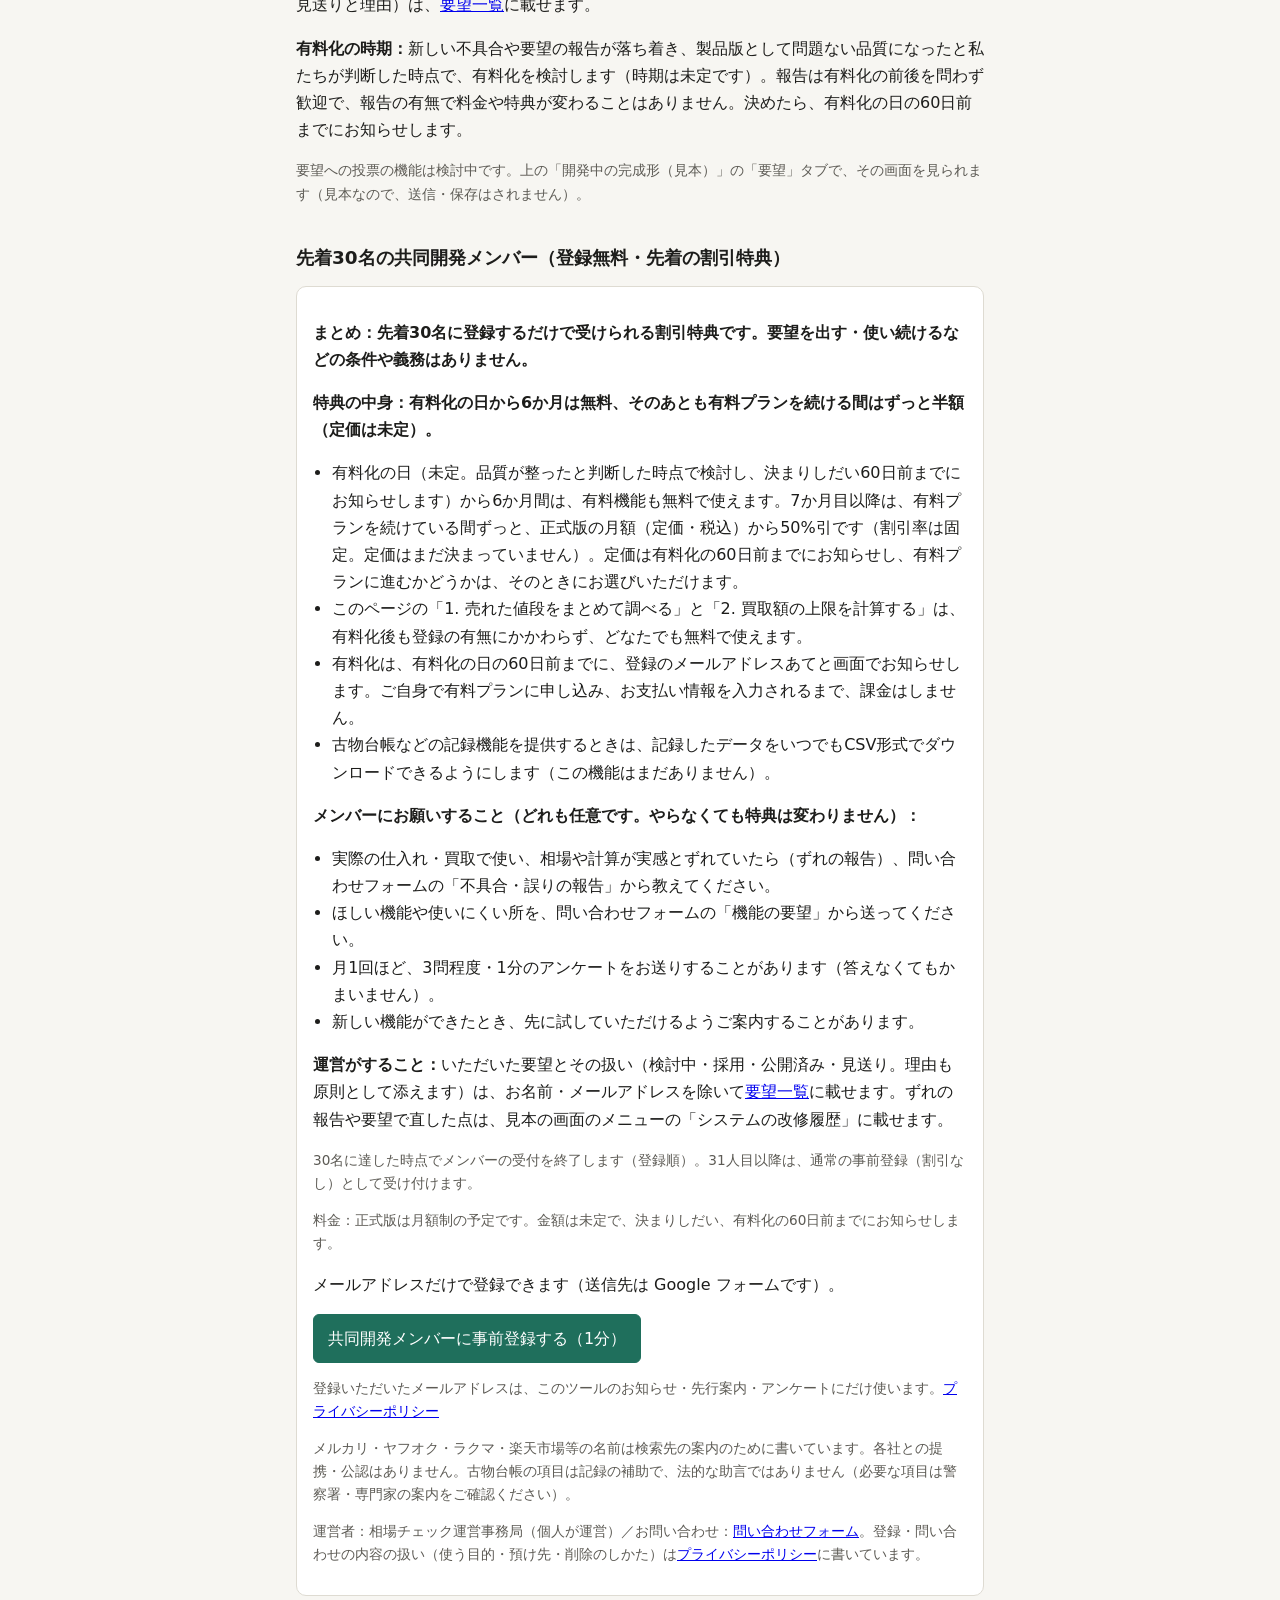
==== commit b9061629: "計算の処理を tools.js にまとめる・相場の欄名の直し・言い回しと法令の言い切りの直し（11-16 反映9・J5）" ====
--- a/index.html
+++ b/index.html
@@ -76,10 +76,10 @@
 <div class="card">
   <p class="small" style="margin:0 0 6px"><b>入れるのは相場と品物の状態の2つで足ります。</b>2つがそろうと、手数料10%・送料750円・利益40%の初期値で上限が出ます（下の設定で変えられます。Yahoo!フリマで売るなら手数料は5%に）。</p>
   <div class="row">
-    <div><label for="sell">相場（きれいな品の売れた値段・円／中古の値段なら状態で10割）</label><input id="sell" type="text" inputmode="numeric" placeholder="例：18000"></div>
+    <div><label for="sell">相場（売れた値段・円／中古の売れ値なら状態は10割）</label><input id="sell" type="text" inputmode="numeric" placeholder="例：18000"></div>
   </div>
   <label for="cond">品物の状態（相場の何割で売れそうか）</label>
-  <select id="cond"><option value="" selected disabled>選んでください</option><option value="70">新品・未使用に近い（相場の7割）</option><option value="40">使用感あり（相場の4割）</option><option value="20">ジャンク・難あり（相場の2割）</option><option value="100">目の前の品と同じ状態の中古の売れた値段を入れたとき（10割）</option></select>
+  <select id="cond"><option value="" selected disabled>選んでください</option><option value="70">新品・未使用に近い（相場の7割）</option><option value="40">使用感あり（相場の4割）</option><option value="20">ジャンク・難あり（相場の2割）</option><option value="100">同じ状態の中古の売れ値をそのまま入れた（10割）</option></select>
   <p id="n100" class="small" hidden style="font-weight:bold;color:#b45309">▲ 10割は、相場に「目の前の品と同じ状態の中古」の売れた値段を入れたときだけ。新品・美品の値段なら、上の7〜2割から選んでください（10割だと上限が高く出すぎます）。</p>
   <p class="small"><b>相場がきれいな品（新品・美品）の値段なら7〜2割、目の前の品と同じ状態の中古の売れた値段なら一番下の10割を選びます。</b>割合は運営の目安で、品物や売る場所で変わります。中古の値段にさらに4割などをかけると上限が低く出すぎ、新品の値段で10割を選ぶと高く出すぎます。</p>
   <details style="margin-top:10px"><summary style="cursor:pointer;padding:8px 0">手数料・送料・利益・くわしい設定（最低額・売れるまでの見込み）を変える（初期値：手数料10%・送料750円・利益40%）</summary>
@@ -171,88 +171,12 @@
 </main>
 <script src="config.js?v=6.3"></script>
 <script src="prices.js?v=6.5"></script>
+<script src="tools.js?v=7.2"></script>
 <script>
 // 事前登録フォーム（Google フォーム・2026-10-18 公開）
 var SIGNUP_URL = "https://docs.google.com/forms/d/e/1FAIpQLSdkFdGsd_A0wdew6VAlqMexyC9GHXl2XsjuUPhIiahRhTiR4Q/viewform";
 // 登録フォームの「どこで知りましたか」欄の番号（例 "entry.123456"）。流入元を自動で入れるのに使う
 var SIGNUP_FROM_ENTRY = "entry.197161335";
-var SITES = [
-  // [表示名, URL, 種類] 種類 sold＝売れた値段 / list＝出品中の値段（参考）
-  ["メルカリ（売り切れ）", function(q){return "https://jp.mercari.com/search?keyword="+q+"&status=sold_out"}, "sold"],
-  ["ヤフオク（落札相場）", function(q){return "https://auctions.yahoo.co.jp/closedsearch/closedsearch?p="+q}, "sold"],
-  ["ラクマ（売り切れ）", function(q){return "https://fril.jp/s?query="+q+"&transaction=soldout"}, "sold"],
-  ["Yahoo!ショッピング（中古）", function(q){return "https://shopping.yahoo.co.jp/search?p="+q+"&used=1"}, "list"],
-  ["楽天市場", function(q){return "https://search.rakuten.co.jp/search/mall/"+q+"/"}, "list"],
-  ["セカンドストリート", function(q){return "https://www.2ndstreet.jp/search?keyword="+q}, "list"],
-  ["Amazon", function(q){return "https://www.amazon.co.jp/s?k="+q}, "list"]
-];
-function makeLinks(){
-  var raw = document.getElementById("q").value.normalize("NFKC").trim();
-  if(window.soubaAutoPrice) window.soubaAutoPrice(raw);
-  var box = document.getElementById("links");
-  box.innerHTML = "";
-  if(!raw){ box.innerHTML = "<p class=\"small\" style=\"grid-column:1 / -1\">型番・商品名・JAN を入れてから押してください。</p>"; return; }
-  var q = encodeURIComponent(raw);
-  [["sold","売れた値段"],["list","出品中の値段（参考）"]].forEach(function(g){
-    var h = document.createElement("p");
-    h.className = "small"; h.style.fontWeight = "700"; h.style.gridColumn = "1 / -1"; h.style.margin = "8px 0 0"; h.textContent = g[1];
-    box.appendChild(h);
-    SITES.forEach(function(s){
-      if(s[2] !== g[0]) return;
-      var a = document.createElement("a");
-      a.href = s[1](q); a.target = "_blank"; a.rel = "noopener noreferrer"; a.textContent = s[0];
-      if(g[0] === "list") a.className = "list";
-      box.appendChild(a);
-    });
-  });
-}
-// 全角数字・カンマも受け付ける。空欄や数字でないときは NaN
-function num(id){
-  var v = document.getElementById(id).value.normalize("NFKC").replace(/[,，\s円%]/g, "");
-  return v === "" || isNaN(Number(v)) ? NaN : Number(v);
-}
-function calc(){
-  var sell = num("sell"), fee = num("fee"), ship = num("ship"), margin = num("margin"), minp = document.getElementById("minp").value.trim() === "" ? 0 : num("minp"), cond = Number(document.getElementById("cond").value);
-  var wb = document.getElementById("waitbtns").querySelector("[data-on]"), drop = wb ? Number(wb.getAttribute("data-drop")) : 0;
-  var out = document.getElementById("out"), msg = document.getElementById("msg");
-  out.textContent = "―"; msg.textContent = ""; msg.style.fontWeight = ""; msg.style.color = "";
-  var noSell = document.getElementById("sell").value.trim() === "", noCond = document.getElementById("cond").value === "";
-  document.getElementById("n100").hidden = document.getElementById("cond").value !== "100";
-  if(noSell && noCond) return;
-  if(noSell || noCond){ msg.style.fontWeight = "bold"; msg.style.color = "#b45309"; msg.textContent = noSell ? "▲ 相場（売れた値段）を入れると上限が出ます。" : "▲ 品物の状態を選ぶと上限が出ます。"; return; }
-  if([sell, fee, ship, margin, minp].some(isNaN)){ msg.textContent = "すべての欄に数字を入れてください（手数料・送料がなければ 0）。"; return; }
-  if(sell <= 0){ msg.textContent = "売れそうな価格は 1円以上で入れてください。"; return; }
-  if(fee < 0 || fee >= 100 || margin < 0 || margin >= 100){ msg.textContent = "手数料と利益は 0〜99% で入れてください。"; return; }
-  if(ship < 0){ msg.textContent = "送料は 0円以上で入れてください。"; return; }
-  if(minp < 0){ msg.textContent = "最低でも残したい額は 0円以上で入れてください。"; return; }
-  function Y(n){ return Math.floor(n).toLocaleString("ja-JP") + "円"; }
-  var exp = sell*cond/100, net = exp - exp*fee/100 - ship, rate = exp*margin/100, eff = minp > rate;
-  var max = (net - (eff ? minp : rate)) * (1 - drop/100), maxRate = (net - rate) * (1 - drop/100);
-  var ok = Math.floor(max) >= 1, pct = Math.floor(max/sell*100);
-  out.textContent = ok ? Math.floor(max).toLocaleString("ja-JP")+" 円まで" : "利益が出ません（買わない）";
-  msg.style.whiteSpace = "pre-line";
-  var cs = document.getElementById("cond"), cname = cs.selectedOptions ? cs.selectedOptions[0].text.replace(/（.*$/, "") : "";
-  var why = cond >= 100 ? "相場どおり " + Y(exp) + " で売れる見込み。" : (cname ? cname + "なので、" : "") + "相場の" + cond/10 + "割の " + Y(exp) + " で売れる見込み。";
-  var lines = ok
-    ? [why + "手数料・送料・" + (eff ? "最低でも残したい額" : "利益") + "を引いて、上限は相場の" + (pct < 1 ? "1%未満" : "約" + pct + "%") + "。"]
-    : [why + (eff && net > 0 && net <= minp ? "最低でも残したい額 " + Y(minp) + " を残すと、手数料と送料を引いた " + Y(Math.max(net,0)) + " に足りません。" : "手数料・送料・利益を引くと、残りがありません。")];
-  if(eff && ok) lines.push("最低でも残したい額が効いています（利益の%だけで計算すると " + Y(Math.max(maxRate,0)) + "）。");
-  if(drop > 0 && ok) lines.push("売れるまで遅い見込みで " + drop + "% 下げています。");
-  msg.textContent = lines.join("\n");
-  var c = document.createElement("span");
-  c.className = "cond";
-  c.textContent = "条件：手数料" + fee + "%・送料" + Y(ship) + "・利益" + margin + "%・最低" + Y(minp) + "・見込み" + (wb ? wb.textContent.replace(/^✓ /, "") : "ふつう");
-  msg.appendChild(c);
-}
-document.getElementById("go").addEventListener("click", makeLinks);
-document.getElementById("q").addEventListener("keydown", function(e){ if(e.key === "Enter") makeLinks(); });
-["sell","fee","ship","margin"].forEach(function(id){ document.getElementById(id).addEventListener("input", calc); });
-document.getElementById("cond").addEventListener("change", calc);
-document.getElementById("minp").addEventListener("input", calc);
-(function(){ var bs = document.getElementById("waitbtns").querySelectorAll(".waitbtn");
-  function paint(){ for(var i = 0; i < bs.length; i++){ var o = bs[i].hasAttribute("data-on"); bs[i].style.background = o ? "#1f6feb" : "#fff"; bs[i].style.color = o ? "#fff" : "#333"; bs[i].style.border = o ? "2px solid #1f6feb" : "1px solid #999"; bs[i].style.fontWeight = o ? "700" : "400"; bs[i].textContent = bs[i].textContent.replace(/^✓ /, "") ; if(o) bs[i].textContent = "✓ " + bs[i].textContent; bs[i].setAttribute("aria-pressed", o ? "true" : "false"); } }
-  for(var i = 0; i < bs.length; i++) bs[i].addEventListener("click", function(){ for(var j = 0; j < bs.length; j++) bs[j].removeAttribute("data-on"); this.setAttribute("data-on", "1"); paint(); calc(); });
-  paint(); })();
 var su = document.getElementById("signup");
 // URLの ?from= の値（流入元）を事前登録のリンクに引き継ぐ
 var FROM = "";
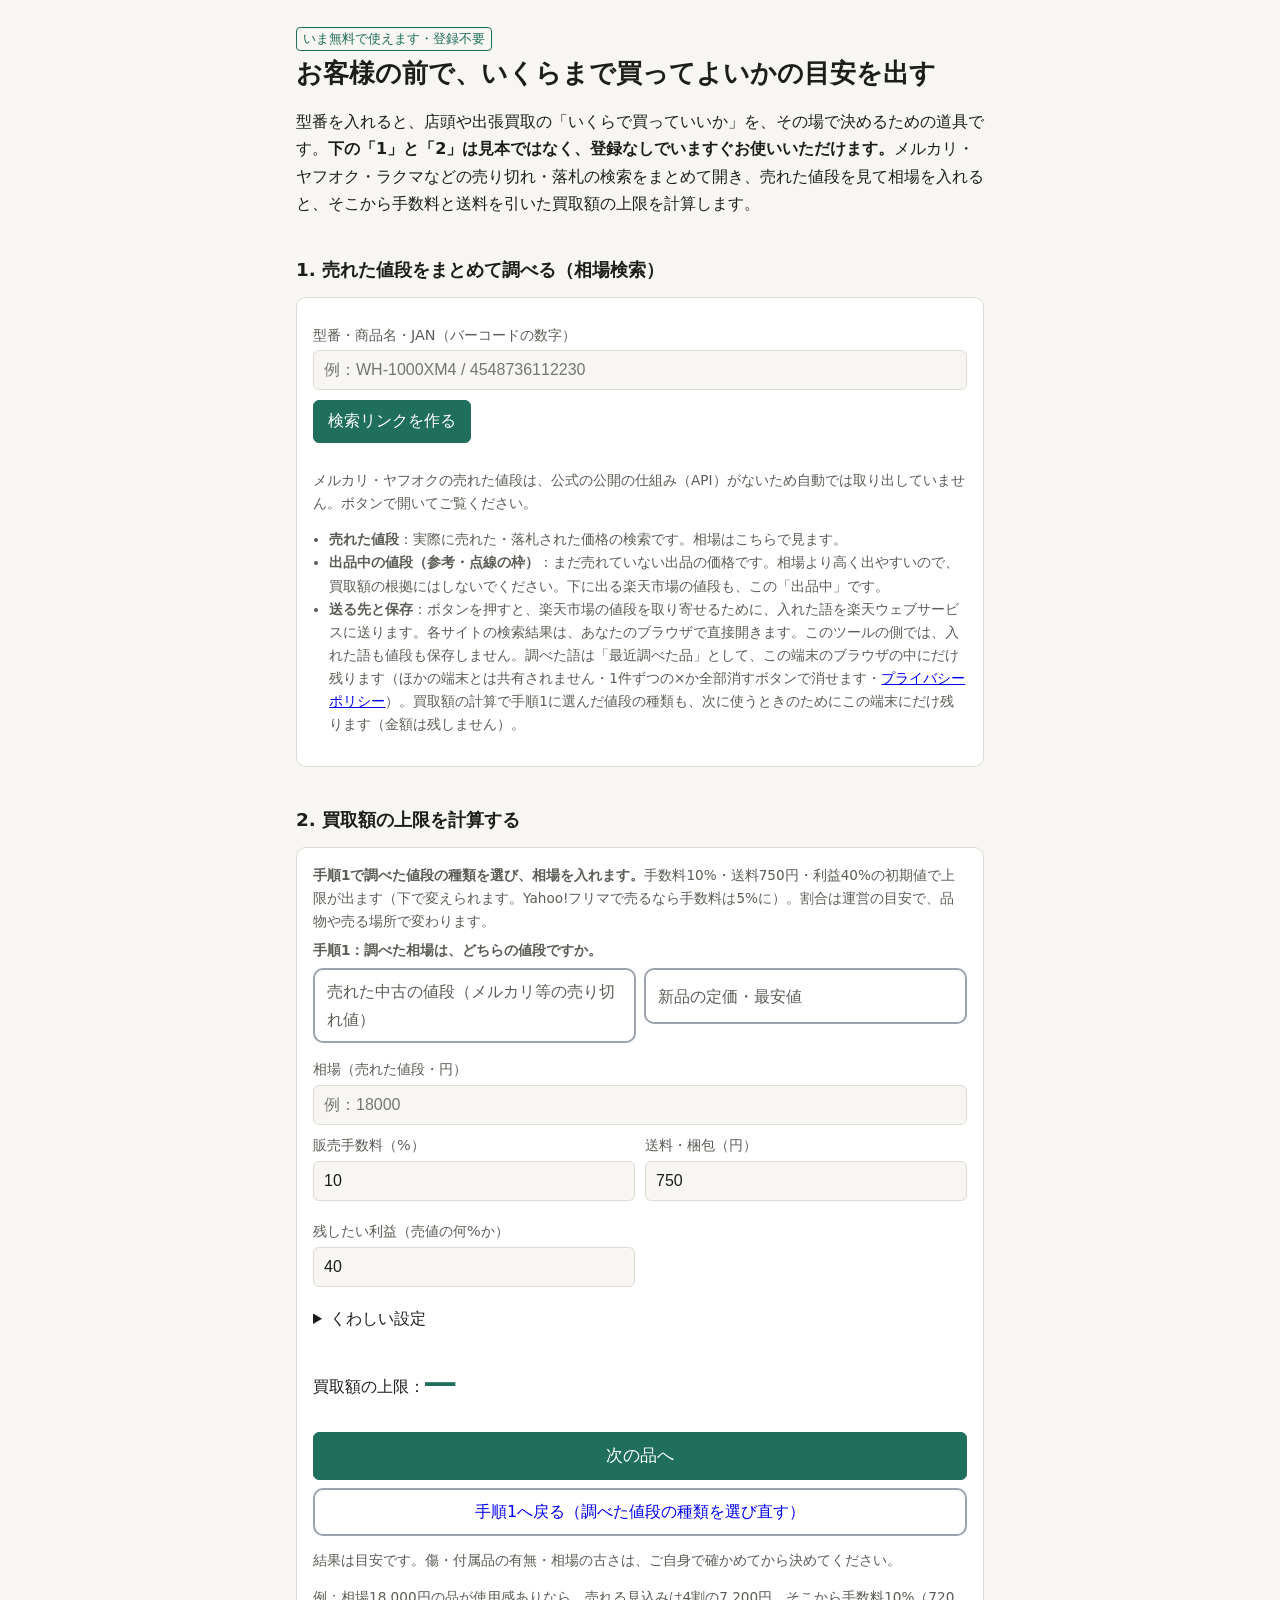
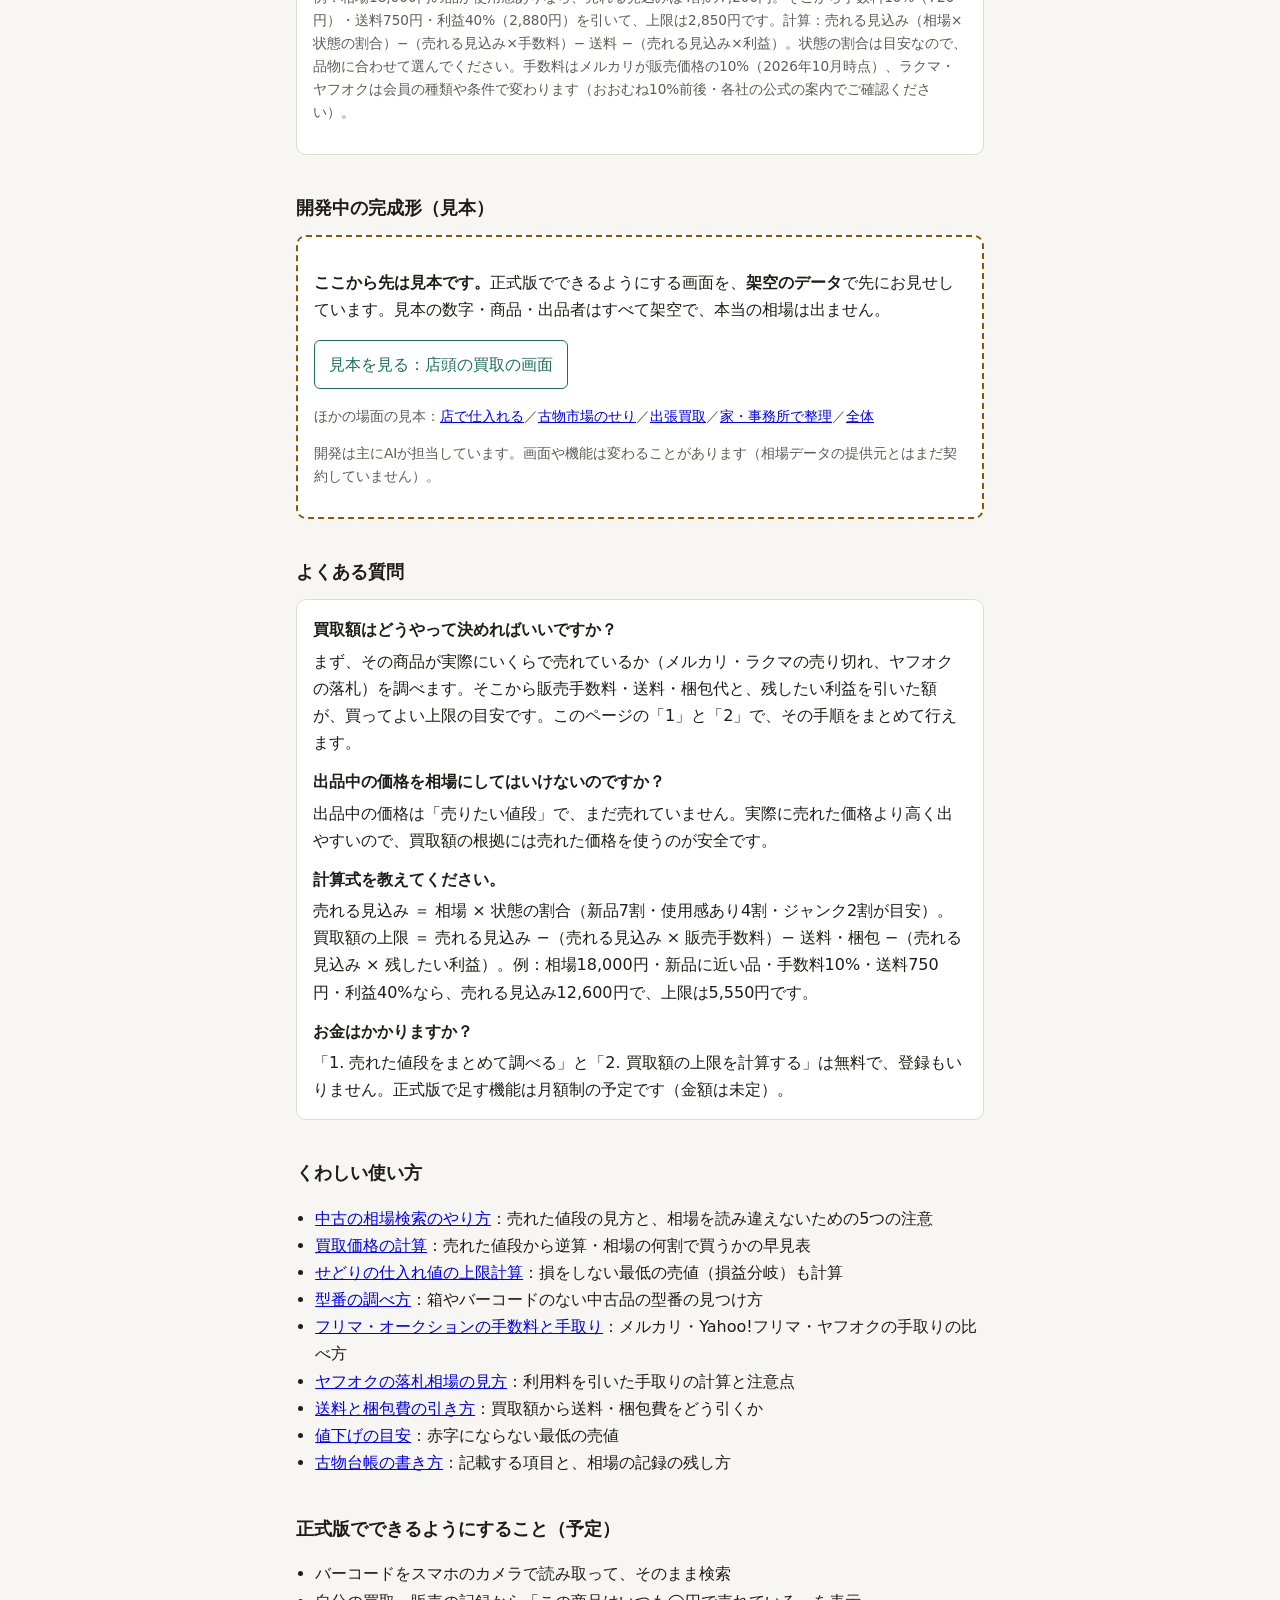
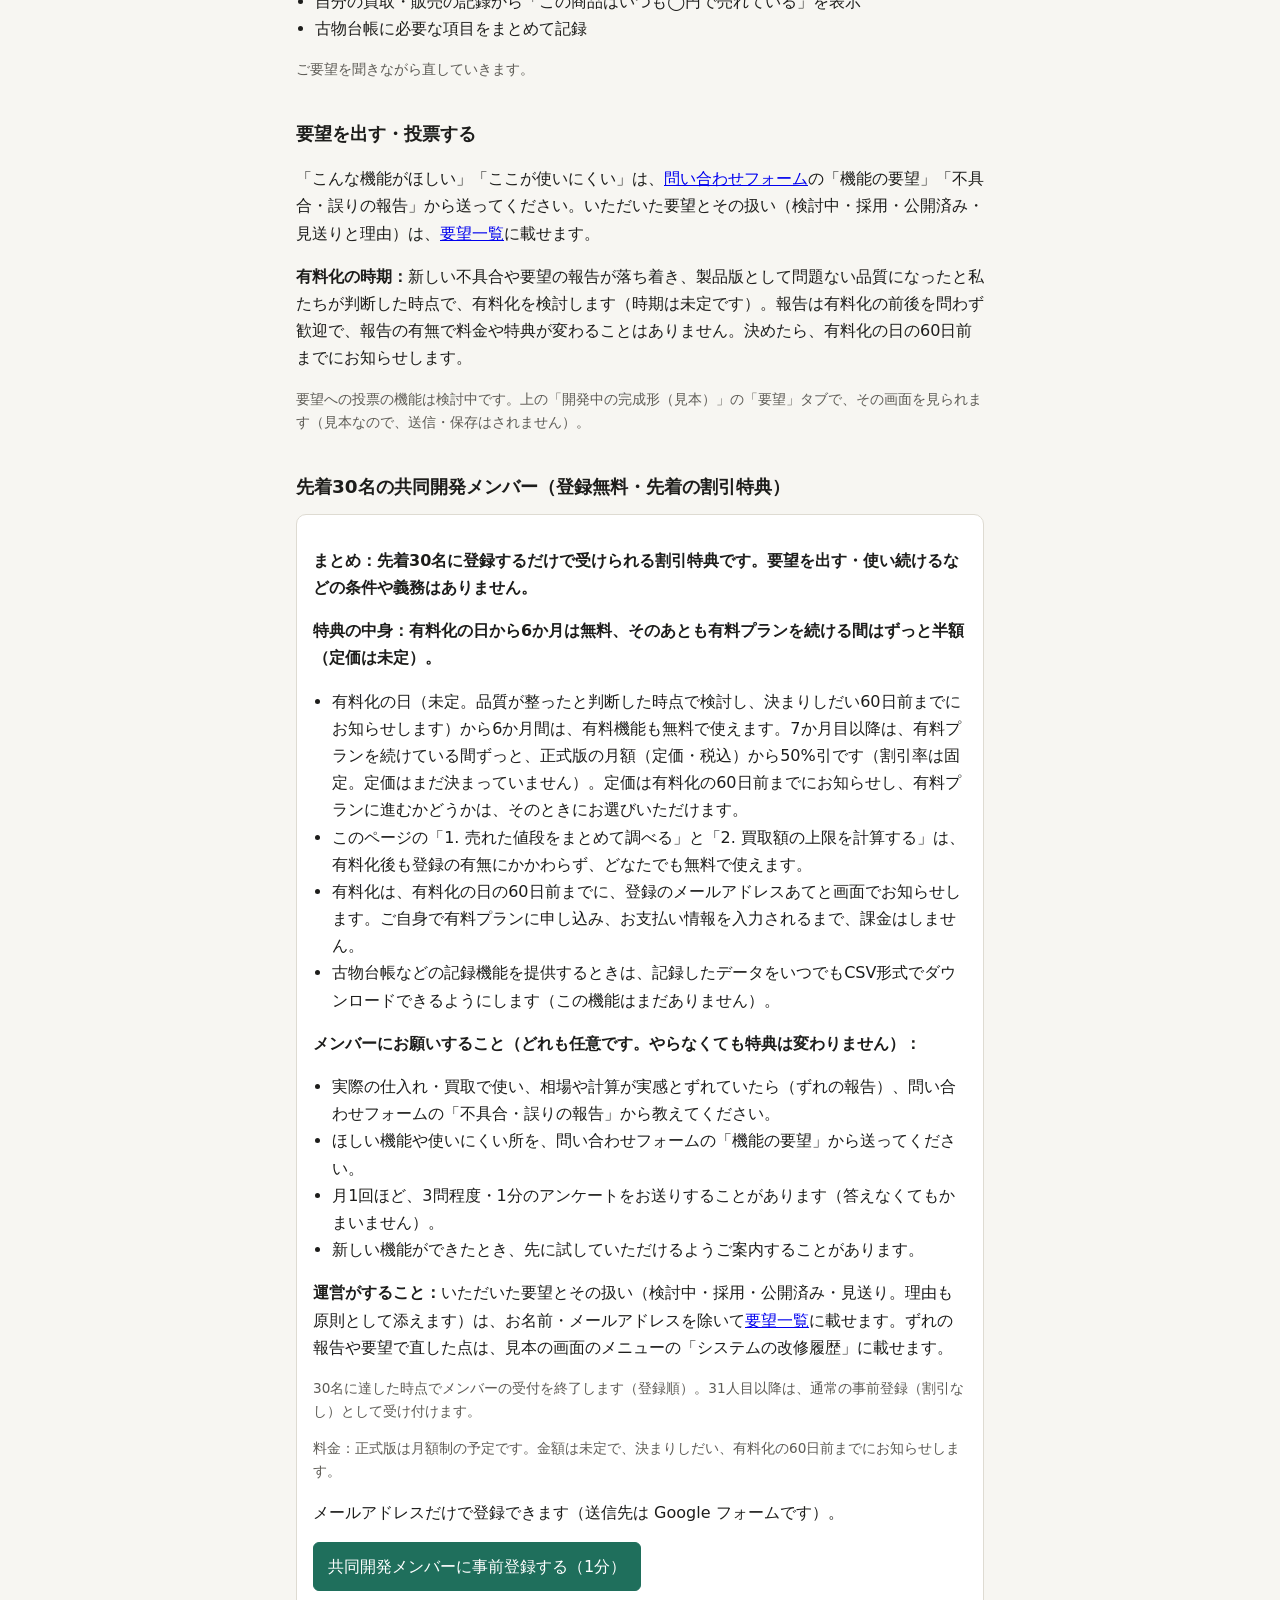
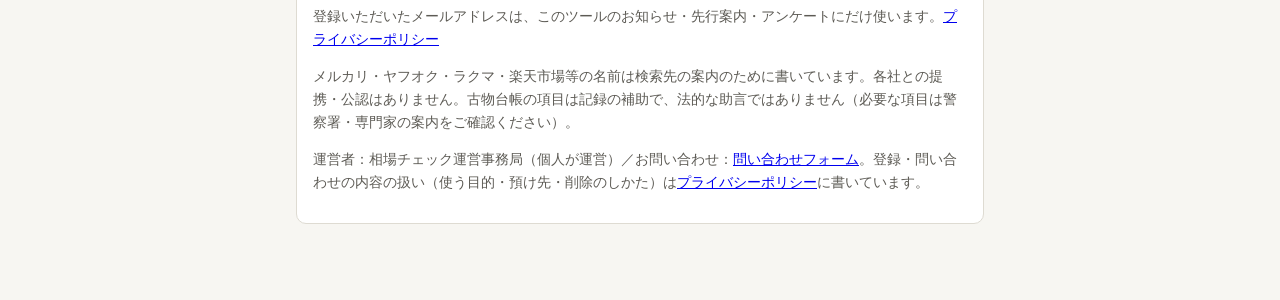
==== commit 143ddeb4: "買取額の計算を2段に（手順1 中古か新品か→手順2 状態）・次の品へで状態を消す・端末に残る選択の1文（11-19 反映10）" ====
--- a/index.html
+++ b/index.html
@@ -48,6 +48,12 @@
 .chip-x{font:inherit;min-width:40px;min-height:44px;border:none;border-left:1px solid var(--line);background:none;color:var(--sub);cursor:pointer}
 .chip-tools{display:flex;flex-wrap:wrap;gap:8px;margin-top:8px}
 .chip-del{font:inherit;font-size:.9rem;min-height:44px;padding:6px 12px;border:1px solid var(--line);border-radius:6px;background:var(--card);color:var(--ink);cursor:pointer}
+input[type=radio]{width:auto}[hidden]{display:none!important}
+.kgrid{display:grid;grid-template-columns:1fr 1fr;gap:8px;margin:6px 0}@media(max-width:480px){.kgrid{grid-template-columns:1fr}}
+.kb{display:block;position:relative;margin:0}.kb input{position:absolute;opacity:0;width:1px;height:1px}
+.kb span{display:flex;align-items:center;min-height:56px;padding:8px 12px;border:2px solid #9ca3af;border-radius:10px;background:#fff;font-size:1rem;cursor:pointer}
+.kb input:checked+span{border-color:#1d4ed8;background:#dbeafe;font-weight:bold}.kb input:checked+span:before{content:"\2713\00a0"}
+.kb input:focus-visible+span{outline:3px solid #f59e0b}
 </style>
 <script type="application/ld+json">{"@context": "https://schema.org", "@type": "WebApplication", "name": "相場チェック", "url": "https://cocreturn.com/souba-check/", "applicationCategory": "BusinessApplication", "operatingSystem": "Web", "inLanguage": "ja", "description": "型番・商品名・JANを1回入れるだけで、メルカリ・ヤフオク・ラクマの売り切れ・落札価格の検索をまとめて開き、販売手数料と送料を引いた買取額の上限を計算します（売れた値段は各サイトの検索を開いて見ます。楽天市場の出品中の値段は参考として表示し、価格は保存しません）。検索と計算は無料・登録不要の、古物商・せどり向けの開発中ツール。正式版の追加機能は月額制の予定。", "offers": {"@type": "Offer", "price": "0", "priceCurrency": "JPY"}, "publisher": {"@type": "Organization", "name": "相場チェック運営事務局"}}</script>
 </head>
@@ -68,36 +74,48 @@
   <ul class="small">
     <li><b>売れた値段</b>：実際に売れた・落札された価格の検索です。相場はこちらで見ます。</li>
     <li><b>出品中の値段（参考・点線の枠）</b>：まだ売れていない出品の価格です。相場より高く出やすいので、買取額の根拠にはしないでください。下に出る楽天市場の値段も、この「出品中」です。</li>
-    <li><b>送る先と保存</b>：ボタンを押すと、楽天市場の値段を取り寄せるために、入れた語を楽天ウェブサービスに送ります。各サイトの検索結果は、あなたのブラウザで直接開きます。このツールの側では、入れた語も値段も保存しません。調べた語は「最近調べた品」として、この端末のブラウザの中にだけ残ります（ほかの端末とは共有されません・1件ずつの×か全部消すボタンで消せます・<a href="privacy.html">プライバシーポリシー</a>）。</li>
+    <li><b>送る先と保存</b>：ボタンを押すと、楽天市場の値段を取り寄せるために、入れた語を楽天ウェブサービスに送ります。各サイトの検索結果は、あなたのブラウザで直接開きます。このツールの側では、入れた語も値段も保存しません。調べた語は「最近調べた品」として、この端末のブラウザの中にだけ残ります（ほかの端末とは共有されません・1件ずつの×か全部消すボタンで消せます・<a href="privacy.html">プライバシーポリシー</a>）。買取額の計算で手順1に選んだ値段の種類も、次に使うときのためにこの端末にだけ残ります（金額は残しません）。</li>
   </ul>
 </div>
 
 <h2>2. 買取額の上限を計算する</h2>
 <div class="card">
-  <p class="small" style="margin:0 0 6px"><b>入れるのは相場と品物の状態の2つで足ります。</b>2つがそろうと、手数料10%・送料750円・利益40%の初期値で上限が出ます（下の設定で変えられます。Yahoo!フリマで売るなら手数料は5%に）。</p>
-  <div class="row">
-    <div><label for="sell">相場（売れた値段・円／中古の売れ値なら状態は10割）</label><input id="sell" type="text" inputmode="numeric" placeholder="例：18000"></div>
+  <p class="small" style="margin:0 0 6px"><b>手順1で調べた値段の種類を選び、相場を入れます。</b>手数料10%・送料750円・利益40%の初期値で上限が出ます（下で変えられます。Yahoo!フリマで売るなら手数料は5%に）。割合は運営の目安で、品物や売る場所で変わります。</p>
+  <fieldset id="step1" style="border:0;padding:0;margin:0 0 8px"><legend class="small" style="padding:0"><b>手順1：調べた相場は、どちらの値段ですか。</b></legend>
+  <div class="kgrid"><label class="kb"><input type="radio" name="kind" id="kindUsed" value="used"><span>売れた中古の値段（メルカリ等の売り切れ値）</span></label>
+  <label class="kb"><input type="radio" name="kind" id="kindNew" value="new"><span>新品の定価・最安値</span></label></div>
+  <p id="prevkind" hidden style="margin:4px 0;padding:6px 8px;background:#fef3c7;border:1px solid #f59e0b;font-weight:bold">前回と同じ「<span id="prevname"></span>」を選んでいます。違うときは上のボタンを押し直してください。</p></fieldset>
+
+  <label for="sell" id="selllbl">相場（売れた値段・円）</label>
+  <input id="sell" type="text" inputmode="numeric" placeholder="例：18000">
+
+  <fieldset id="junkwrap" style="border:0;padding:0;margin:8px 0" hidden><legend class="small" style="padding:0"><b>付属品・欠品・動作は？</b><br>手元の品に欠けや不具合があるかを選びます。例：箱なし・コントローラ欠品。</legend>
+  <div class="kgrid"><label class="kb"><input type="radio" name="junkq" id="junkNo" value="no"><span>なし（そろっていて動く）</span></label>
+  <label class="kb"><input type="radio" name="junkq" id="junk" value="yes"><span>あり（欠品・不具合あり）</span></label></div></fieldset>
+
+  <div id="condwrap" hidden>
+    <label for="cond">手順2：品物の状態（新品の定価・最安値の何割で売れそうか）</label>
+    <select id="cond"><option value="" selected disabled>選んでください</option><option value="70">未使用に近い（相場の7割）</option><option value="40">使用感あり（相場の4割）</option><option value="20">ジャンク・難あり（相場の2割）</option><option value="100" disabled hidden>同じ状態の中古（10割）</option><option value="50" disabled hidden>ジャンク・欠品あり（中古相場の5割・仮）</option></select>
   </div>
-  <label for="cond">品物の状態（相場の何割で売れそうか）</label>
-  <select id="cond"><option value="" selected disabled>選んでください</option><option value="70">新品・未使用に近い（相場の7割）</option><option value="40">使用感あり（相場の4割）</option><option value="20">ジャンク・難あり（相場の2割）</option><option value="100">同じ状態の中古の売れ値をそのまま入れた（10割）</option></select>
-  <p id="n100" class="small" hidden style="font-weight:bold;color:#b45309">▲ 10割は、相場に「目の前の品と同じ状態の中古」の売れた値段を入れたときだけ。新品・美品の値段なら、上の7〜2割から選んでください（10割だと上限が高く出すぎます）。</p>
-  <p class="small"><b>相場がきれいな品（新品・美品）の値段なら7〜2割、目の前の品と同じ状態の中古の売れた値段なら一番下の10割を選びます。</b>割合は運営の目安で、品物や売る場所で変わります。中古の値段にさらに4割などをかけると上限が低く出すぎ、新品の値段で10割を選ぶと高く出すぎます。</p>
-  <details style="margin-top:10px"><summary style="cursor:pointer;padding:8px 0">手数料・送料・利益・くわしい設定（最低額・売れるまでの見込み）を変える（初期値：手数料10%・送料750円・利益40%）</summary>
+  <p id="usedNote" class="small" hidden>中古の売れた値段は、ジャンクでなければ割合をかけずそのまま（10割）で計算します。新品の値段を入れたなら <a href="#step1">手順1へ戻って</a>選び直してください（10割だと上限が高く出すぎます）。</p>
+
   <div class="row">
     <div><label for="fee">販売手数料（%）</label><input id="fee" type="text" inputmode="decimal" value="10"></div>
     <div><label for="ship">送料・梱包（円）</label><input id="ship" type="text" inputmode="numeric" value="750"></div>
     <div><label for="margin">残したい利益（売値の何%か）</label><input id="margin" type="text" inputmode="decimal" value="40"></div>
   </div>
-  <p style="margin:12px 0 0;font-weight:700">くわしい設定（最低額・売れるまでの見込み）</p>
-  <label for="minp">最低でも手元に残したい額（円）</label><input id="minp" type="text" inputmode="numeric" value="300">
-  <p class="small">売値の安い品で、利益の率だけだと手元に残る額が少なすぎるのを防ぐ欄です。迷ったら300。0にすると利益の率だけで計算します。</p>
-  <label>売れるまでの見込み</label>
-  <div id="waitbtns"><button type="button" class="waitbtn" data-drop="0">早い</button> <button type="button" class="waitbtn" data-drop="0" data-on="1">ふつう</button> <button type="button" class="waitbtn" data-drop="15">遅い</button></div>
-  <p class="small">「早い」「ふつう」は同じ計算です。「遅い」（1か月以上売れ残りそう）のときだけ上限を15%下げます（15%は目安で、売れる日数の保証ではありません）。</p>
-  <p class="small">儲けの保証ではなく、入れた条件での目安です。</p></details>
+  <details style="margin-top:10px"><summary style="cursor:pointer;padding:8px 0">くわしい設定</summary>
+  <label for="minp">最低でも手元に残したい額（円）＝利益の%が小さい品でも、これより下では買わない目安</label><input id="minp" type="text" inputmode="numeric" value="300">
+  <label>売れるまでの見込み（遅い＝売れるまで時間がかかる品は上限を15%下げる）</label>
+  <div id="waitbtns"><button type="button" class="waitbtn" data-drop="0" data-on="1">ふつう</button> <button type="button" class="waitbtn" data-drop="15">遅い</button></div>
+  <p class="small">15%は目安で、売れる日数の保証ではありません。儲けの保証でもありません。</p></details>
+  <p id="curkind" style="margin:12px 0 0;font-weight:bold" hidden></p>
+  <p class="small" id="cur" style="margin:4px 0 0"></p>
   <p>買取額の上限：<span class="result" id="out">―</span></p>
-  <p class="small" id="msg" role="status"></p>
-  <p class="small">結果は目安です。傷・付属品の有無・相場の古さは、ご自身で確認してから決めてください。</p>
+  <p id="msg" role="status" style="font-size:1rem"></p>
+  <button type="button" id="nextbtn" style="min-height:48px;width:100%;font-size:1.05rem;margin:8px 0">次の品へ</button>
+  <a href="#step1" style="display:flex;align-items:center;justify-content:center;min-height:48px;border:2px solid #9ca3af;border-radius:10px;font-size:1rem;text-decoration:none;margin:0 0 8px">手順1へ戻る（調べた値段の種類を選び直す）</a>
+  <p class="small">結果は目安です。傷・付属品の有無・相場の古さは、ご自身で確かめてから決めてください。</p>
   <p class="small">例：相場18,000円の品が使用感ありなら、売れる見込みは4割の7,200円。そこから手数料10%（720円）・送料750円・利益40%（2,880円）を引いて、上限は2,850円です。計算：売れる見込み（相場×状態の割合）−（売れる見込み×手数料）− 送料 −（売れる見込み×利益）。状態の割合は目安なので、品物に合わせて選んでください。手数料はメルカリが販売価格の10%（2026年10月時点）、ラクマ・ヤフオクは会員の種類や条件で変わります（おおむね10%前後・各社の公式の案内でご確認ください）。</p>
 </div>
 
@@ -188,6 +206,99 @@
 }
 else { su.addEventListener("click", function(e){ e.preventDefault(); alert("準備中です（公開前のお試し）"); }); }
 </script>
+<script>
+(function(){
+  var m=document.getElementById("msg");
+  var c=document.getElementById("cond"), wrap=document.getElementById("condwrap"), un=document.getElementById("usedNote");
+  // iOS Safari は option の hidden/disabled が効かないので、10割の option は DOM から出し入れする
+  var o100=c.querySelector('option[value="100"]');
+  o100.disabled=false; o100.removeAttribute("hidden"); c.removeChild(o100);
+  var o50=c.querySelector('option[value="50"]'), jw=document.getElementById("junkwrap"), jk=document.getElementById("junk"), cur=document.getElementById("cur");
+  o50.disabled=false; o50.removeAttribute("hidden"); c.removeChild(o50);
+  var sl=document.getElementById("selllbl");
+  var restored="";
+  function showCur(){
+    var kk=document.querySelector('input[name=kind]:checked');
+    sl.textContent=!kk?"相場（売れた値段・円）":(kk.value==="used"?"相場（実際に売れた中古の値段・円）":"相場（新品の定価・最安値・円）");
+    var k=document.querySelector('input[name=kind]:checked'), t;
+    if(!k){ cur.textContent=""; document.getElementById("curkind").hidden=true; return; }
+    else if(k.value==="used") t="実際に売れた中古の値段・"+(jk.checked?"ジャンク・欠品あり（中古相場の5割・仮の目安）":"ジャンク・欠品なし（10割）");
+    else{ var co=c.selectedOptions&&c.selectedOptions[0]; t="新品の定価・最安値・"+(c.value&&co?co.text.replace(/（.*$/,""):"状態は未選択"); }
+    cur.textContent="この状態で調べた："+t;
+    var ck=document.getElementById("curkind"), nm=k.value==="used"?"売れた中古の値段":"新品の定価・最安値";
+    ck.textContent=(restored===k.value?"前回のまま：":"今の選択：")+nm; ck.hidden=false;
+  }
+  var lastNew=""; // 新品側で選んでいた割合を覚える
+  function render(fire){
+    var k=document.querySelector('input[name=kind]:checked');
+    var kind=k?k.value:"";
+    // 新品側の選択を覚える（自動復元された値も含む）
+    if(kind!=="used" && c.value && c.value!=="100" && c.value!=="50") lastNew=c.value;
+    if(kind==="used"){
+      var want=jk.checked?o50:o100, other=jk.checked?o100:o50;
+      if(other.parentNode) c.removeChild(other);
+      if(!want.parentNode) c.appendChild(want);
+      var jsel=document.querySelector('input[name=junkq]:checked');
+      if(!jsel){ if(o50.parentNode) c.removeChild(o50); if(o100.parentNode) c.removeChild(o100); c.value=""; wrap.hidden=true; un.hidden=true; jw.hidden=false; }
+      else{ c.value=want.value; wrap.hidden=true; un.hidden=jk.checked; jw.hidden=false; }
+    }else{
+      if(o100.parentNode) c.removeChild(o100);
+      if(o50.parentNode) c.removeChild(o50);
+      jw.hidden=true;
+      c.value=lastNew; if(c.value!==lastNew) c.value="";
+      wrap.hidden=(kind!=="new"); un.hidden=true;
+    }
+    if(fire!==false) c.dispatchEvent(new Event("change"));
+    showCur(); junkGuide();
+  }
+  function junkGuide(){
+    var k=document.querySelector('input[name=kind]:checked');
+    if(k&&k.value==="used"&&!document.querySelector('input[name=junkq]:checked')){
+      document.getElementById("out").textContent="―";
+      m.style.fontWeight="bold"; m.style.color="#b45309"; m.textContent="▲ 付属品・欠品・動作を選んでください。";
+    }
+  }
+  c.addEventListener("change",function(){ if(c.value && c.value!=="100" && c.value!=="50") lastNew=c.value; showCur(); });
+  var s=document.getElementById("sell");
+  function chk(){
+    if(document.querySelector('input[name=kind]:checked')) return;
+    if(s.value.trim()===""){ m.textContent=""; return; }
+    m.style.fontWeight="bold"; m.style.color="#b45309"; m.textContent="▲ 手順1で、どちらの値段か選んでください。";
+  }
+  ["sell","fee","ship","margin","minp"].forEach(function(id){ document.getElementById(id).addEventListener("input",function(){chk();junkGuide();}); });
+  // 未選択のまま相場を入れ終えたら手順1へ移す（入力中は動かさない）
+  s.addEventListener("change",function(){ if(!document.querySelector('input[name=kind]:checked') && s.value.trim()!==""){ document.getElementById("step1").scrollIntoView({behavior:"smooth",block:"center"}); } });
+  document.getElementById("kindUsed").addEventListener("change",function(){render()});
+  document.getElementById("junkNo").addEventListener("change",function(){render()});
+  jk.addEventListener("change",function(){render()});
+  document.getElementById("kindNew").addEventListener("change",function(){render()});
+  // 戻る（bfcache・フォーム値の自動復元）対策：今のフォーム値から表示を組み直す
+  window.addEventListener("pageshow",function(e){ render(); chk(); });
+  // 前回の1段目の選択を覚える（localStorage が使えなくても今どおり動く）
+  var KEY="souba2step_kind", pk=document.getElementById("prevkind");
+  function save(v){ try{ localStorage.setItem(KEY,v); }catch(e){} pk.hidden=true; restored=""; showCur(); }
+  document.getElementById("kindUsed").addEventListener("click",function(){save("used")});
+  document.getElementById("kindNew").addEventListener("click",function(){save("new")});
+  try{
+    var sv=localStorage.getItem(KEY);
+    if((sv==="used"||sv==="new") && !document.querySelector('input[name=kind]:checked')){
+      document.getElementById(sv==="used"?"kindUsed":"kindNew").checked=true; pk.hidden=false; restored=sv;
+      document.getElementById("prevname").textContent=(sv==="used"?"売れた中古の値段":"新品の定価・最安値");
+    }
+  }catch(e){}
+  document.getElementById("nextbtn").addEventListener("click",function(){
+    s.value=""; var jr=document.querySelectorAll('input[name=junkq]'); for(var i=0;i<jr.length;i++) jr[i].checked=false;
+    // 新品側の状態と「遅い」を次の品に持ち越さない
+    lastNew=""; c.value="";
+    var wf=document.querySelector('#waitbtns .waitbtn[data-drop="0"]'); if(wf && !wf.hasAttribute("data-on")) wf.click();
+    // 1段目は覚えたままにするが、毎回黄色の確認文を出して選び直しを促す
+    var kk=document.querySelector('input[name=kind]:checked');
+    if(kk){ restored=kk.value; document.getElementById("prevname").textContent=(kk.value==="used"?"売れた中古の値段":"新品の定価・最安値"); pk.hidden=false; }
+    render(); chk(); junkGuide(); s.scrollIntoView({behavior:"smooth",block:"center"}); s.focus();
+  });
+  render();
+})();
+</script>
 <script src="recent.js?v=6.5"></script>
 <script>if(location.hash==='#toggle-goatcounter'){try{if(localStorage.getItem('skipgc')==='t'){localStorage.removeItem('skipgc');alert('この端末の訪問を、また数えるようにしました')}else{localStorage.setItem('skipgc','t');alert('この端末の訪問は、今後数えません')}}catch(e){alert('この端末では設定できませんでした')}}</script>
 <script data-goatcounter="https://souba-check.goatcounter.com/count" async src="//gc.zgo.at/count.js"></script>
